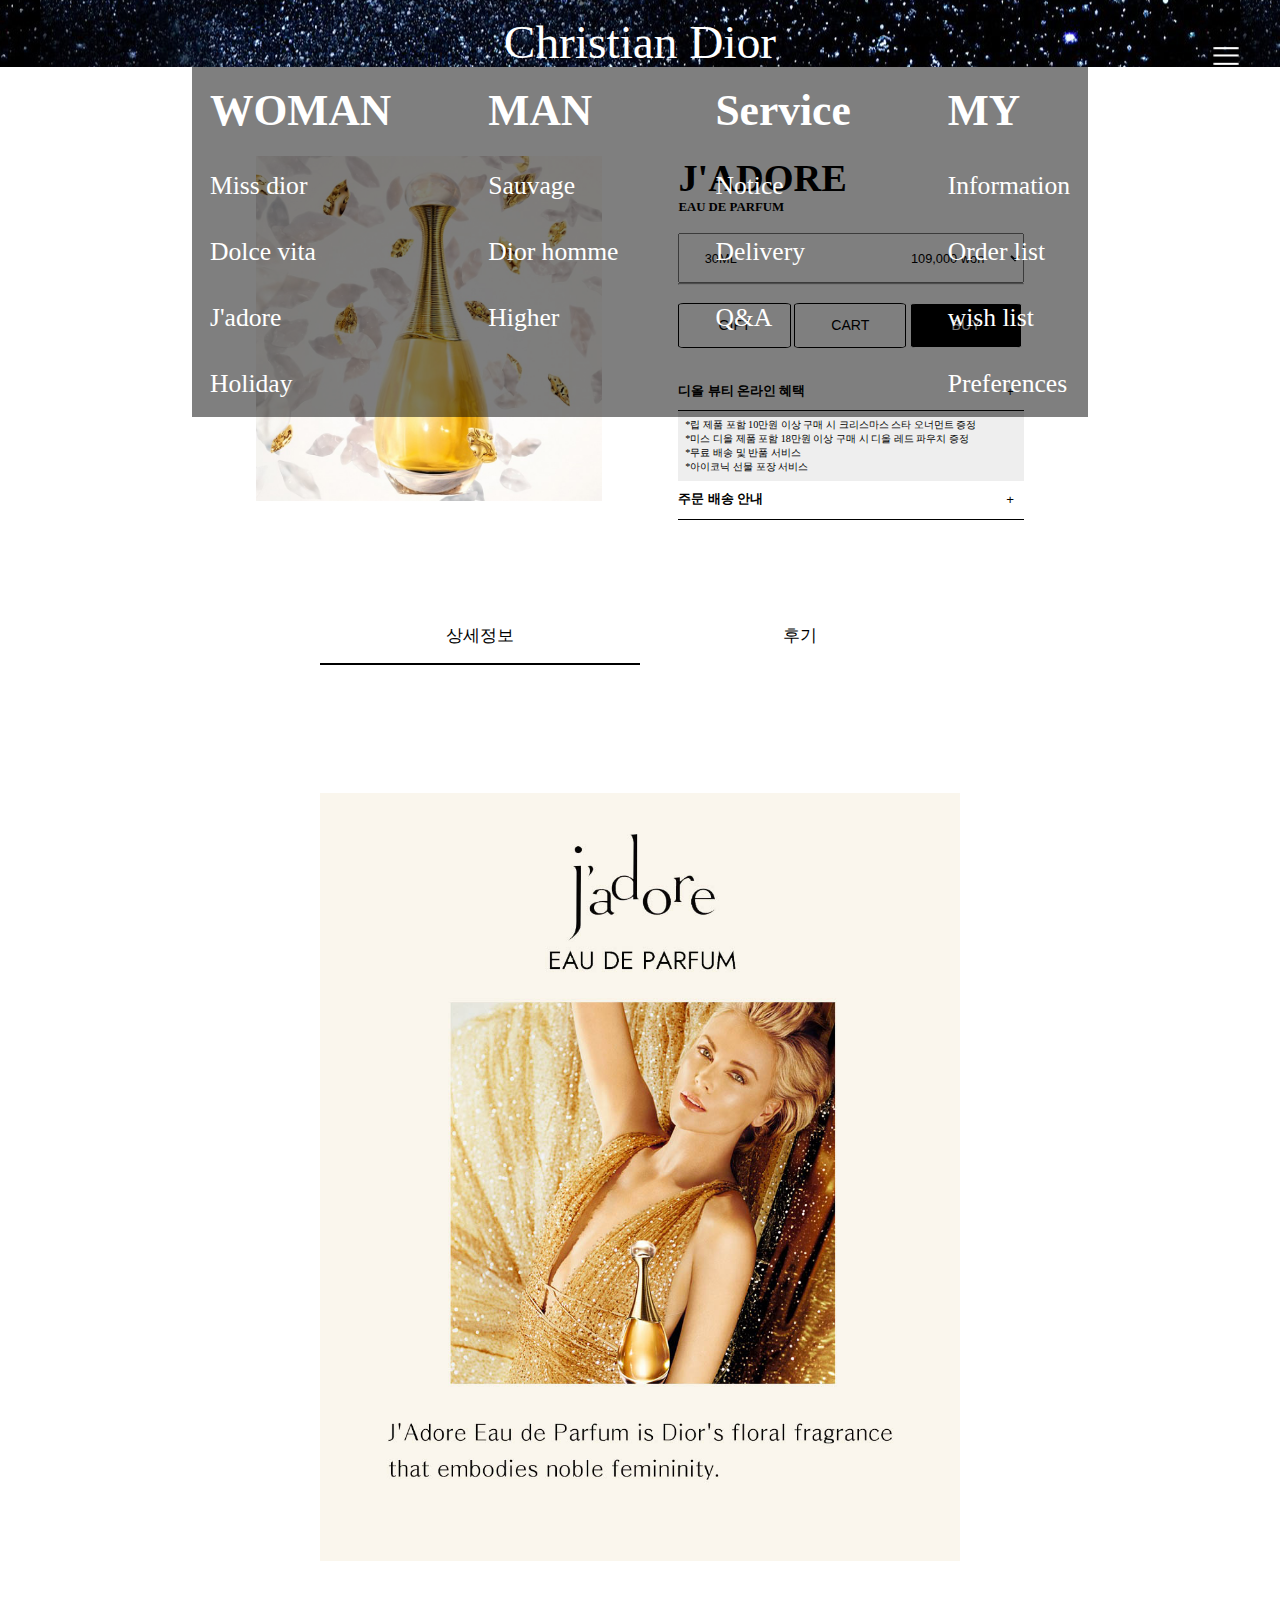
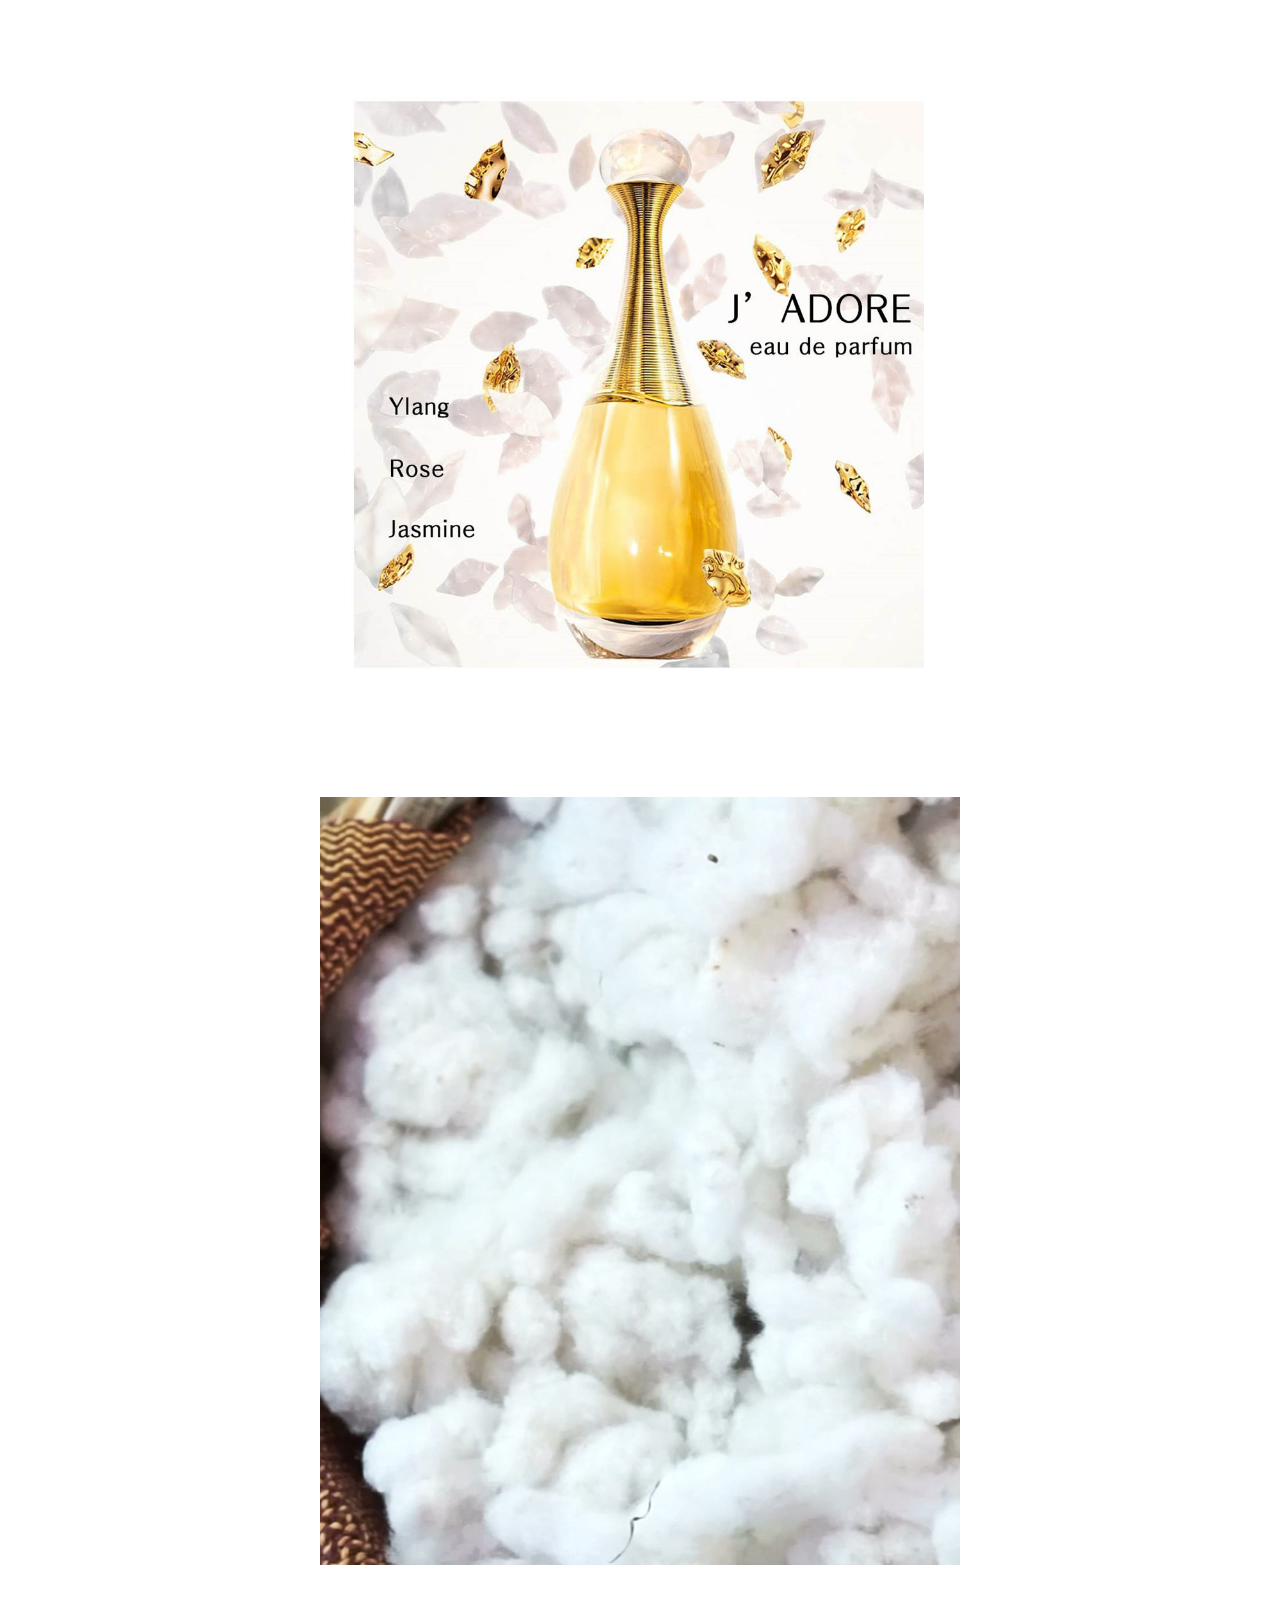
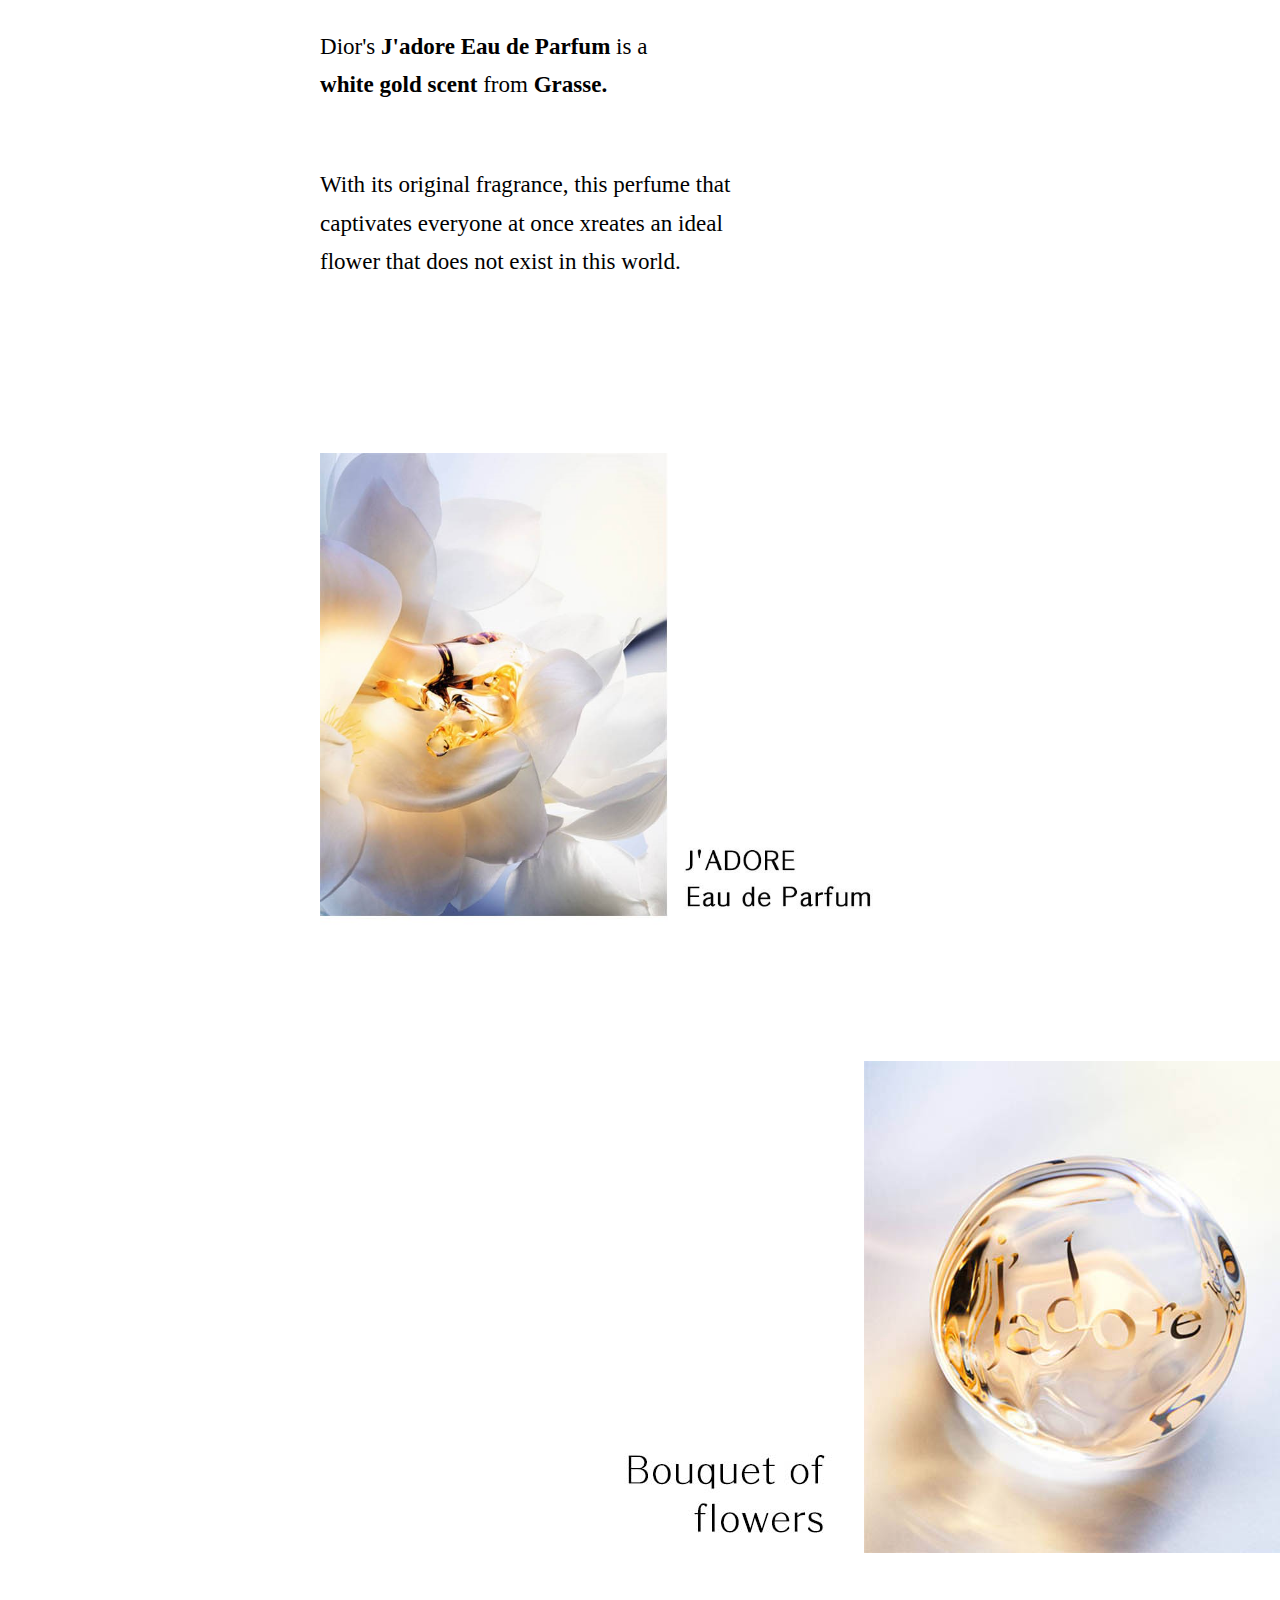
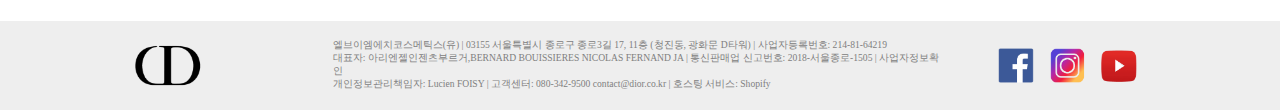
==== sub1.html @ 4f997248 "sub1" ====
<!DOCTYPE html>
<html lang="en">

<head>
    <meta charset="UTF-8">
    <meta http-equiv="X-UA-Compatible" content="IE=edge">
    <meta name="viewport" content="width=device-width, initial-scale=1.0">
    <title>Christian DIOR</title>
    <link rel="stylesheet" href="css/base.css">
    <link rel="stylesheet" href="css/main.css">
    <link rel="stylesheet" href="css/sub1.css">
    <link href="img/dior.ico" rel="shortcut icon" type="image/x-icon">

    <script src="https://ajax.aspnetcdn.com/ajax/jQuery/jquery-3.6.0.min.js">    </script>
    <script>
        $(document).ready(function () {
            $('nav').hide();

            $('.tap').click(function () {
                $('nav').slideToggle();
            });
        });        
    </script>
</head>

<body>

    <header>
        <div id="logo"><a href=#>Christian Dior</a></div>
        <ul>

        </ul>

        <div id="menu"><img src="img/Untitled-2.png" class="tap"></div>
        <nav>
            <ul>
                <li><a href="#">WOMAN</a></li>
                <li><a href="#">Miss dior</a></li>
                <li><a href="#">Dolce vita</a></li>
                <li><a href="#">J'adore</a></li>
                <li><a href="#">Holiday</a></li>
            </ul>


            <ul>
                <li><a href="#">MAN</a></li>
                <li><a href="#">Sauvage</a></li>
                <li><a href="#">Dior homme</a></li>
                <li><a href="#">Higher</a></li>
            </ul>



            <ul>
                <li><a href="#">Service</a></li>
                <li><a href="#">Notice</a></li>
                <li><a href="#">Delivery</a></li>
                <li><a href="#">Q&A</a></li>

            </ul>

            <ul>
                <li><a href="#">MY</a></li>
                <li><a href="">Information</a></li>
                <li><a href="">Order list</a></li>
                <li><a href="">wish list</a>
                <li><a href="">Preferences</a></li>
            </ul>

            </a>
        </nav>

    </header>

    <body>
        <section id="top">
            <div id="buy">
                <article id="pc"><img src="img/pur-1.jpg" name="pink"></article>

                <script src="https://code.jquery.com/jquery-3.3.1.min.js"></script>
                <script>

                    var image = document.getElementsByName("pink")[0];
                    var img_array = ["img/pur-1.jpg", "img/pur-2.jpg"];
                    var index = 0;
                    function slide() {
                        document['pink'].src = img_array[index];
                        index++;
                        if (index >= img_array.length) {
                            index = 0;
                        }
                    }
                    setInterval(slide, 2000);
                </script>


                <article id="ml">
                    <h2>J'ADORE</h2>
                    <h3>EAU DE PARFUM</h3><br>
                    <select>
                        <option>&nbsp;&nbsp;&nbsp;&nbsp;&nbsp;&nbsp;30ML&nbsp;&nbsp;&nbsp;&nbsp;&nbsp;&nbsp;&nbsp;&nbsp;&nbsp;&nbsp;&nbsp;&nbsp;&nbsp;&nbsp;&nbsp;&nbsp;&nbsp;&nbsp;&nbsp;&nbsp;&nbsp;&nbsp;&nbsp;&nbsp;&nbsp;&nbsp;&nbsp;&nbsp;&nbsp;&nbsp;&nbsp;&nbsp;&nbsp;&nbsp;&nbsp;&nbsp;&nbsp;&nbsp;&nbsp;&nbsp;&nbsp;&nbsp;&nbsp;&nbsp;&nbsp;&nbsp;&nbsp;&nbsp;&nbsp;109,000 won</option>
                        <option>&nbsp;&nbsp;&nbsp;&nbsp;&nbsp;&nbsp;50ML&nbsp;&nbsp;&nbsp;&nbsp;&nbsp;&nbsp;&nbsp;&nbsp;&nbsp;&nbsp;&nbsp;&nbsp;&nbsp;&nbsp;&nbsp;&nbsp;&nbsp;&nbsp;&nbsp;&nbsp;&nbsp;&nbsp;&nbsp;&nbsp;&nbsp;&nbsp;&nbsp;&nbsp;&nbsp;&nbsp;&nbsp;&nbsp;&nbsp;&nbsp;&nbsp;&nbsp;&nbsp;&nbsp;&nbsp;&nbsp;&nbsp;&nbsp;&nbsp;&nbsp;&nbsp;&nbsp;&nbsp;&nbsp;&nbsp;172,000 won</option>
                        <option>&nbsp;&nbsp;&nbsp;&nbsp;100ML&nbsp;&nbsp;&nbsp;&nbsp;&nbsp;&nbsp;&nbsp;&nbsp;&nbsp;&nbsp;&nbsp;&nbsp;&nbsp;&nbsp;&nbsp;&nbsp;&nbsp;&nbsp;&nbsp;&nbsp;&nbsp;&nbsp;&nbsp;&nbsp;&nbsp;&nbsp;&nbsp;&nbsp;&nbsp;&nbsp;&nbsp;&nbsp;&nbsp;&nbsp;&nbsp;&nbsp;&nbsp;&nbsp;&nbsp;&nbsp;&nbsp;&nbsp;&nbsp;&nbsp;&nbsp;&nbsp;&nbsp;&nbsp;&nbsp;248,000 won</option>
                        <option>&nbsp;&nbsp;&nbsp;&nbsp;150ML&nbsp;&nbsp;&nbsp;&nbsp;&nbsp;&nbsp;&nbsp;&nbsp;&nbsp;&nbsp;&nbsp;&nbsp;&nbsp;&nbsp;&nbsp;&nbsp;&nbsp;&nbsp;&nbsp;&nbsp;&nbsp;&nbsp;&nbsp;&nbsp;&nbsp;&nbsp;&nbsp;&nbsp;&nbsp;&nbsp;&nbsp;&nbsp;&nbsp;&nbsp;&nbsp;&nbsp;&nbsp;&nbsp;&nbsp;&nbsp;&nbsp;&nbsp;&nbsp;&nbsp;&nbsp;&nbsp;&nbsp;&nbsp;&nbsp;310,000 won</option>
                    </select>
                    <hr>

                    <div class="ck">
                        <button>GIFT</button><button>CART</button><button>BUY</button>
                    </div>

                    <div id="online">
                        <h3>디올 뷰티 온라인 혜택<button class="btn">+</button></h3>
                        
                        <p class="gift">
                            *립 제품 포함 10만원 이상 구매 시 크리스마스 스타 오너먼트 증정<br>
                            *미스 디올 제품 포함 18만원 이상 구매 시 디올 레드 파우치 증정<br>
                            *무료 배송 및 반품 서비스<br>
                            *아이코닉 선물 포장 서비스

                        </p>
                        
                        <h3>주문 배송 안내<button class="btn">+</button></h3>
                        <p class="gift">
                            <span><b>결제 안내</b><br>
                            현금 결제 시 기재해주신 입금자명, 결제 필요 금액이 실제 입금자명 및 입금 금액과 다를 경우 결제 처리가 되지 않습니다.<br>
                           </span><br>
                            
                           <span><b>배송 안내</b><br>
                                평일 14시 이전 결제 완료된 주문 건에 한하여 당일 출고를 원칙으로 하나, 주문량이나 재고량에 따라 변동이 될 수 있습니다.<br>
                                출고 이후 주문의 수정 및 취소가 불가하며, 반품 비용은 고객님께서 부담하셔야 합니다.<br>
                                배송방법 : CJ대한통운<br>
                                배송금액 : 2,500원(50,000원 이상 결제 시 무료)<br>
                                배송기간 : 평균 5일<br> 
                            </span><br>

                            <span>
                            <b>교환 및 반품 안내</b><br>
                            상품 수령일로부터 7일 이내 교환 및 반품이 가능합니다.<br>
                            제품 하자를 제외한 반품 건의 경우, 왕복배송비 5,000원 차감 후 환불 진행됩니다.<br>
                            제품 하자로 인한 교환 및 반품의 경우, 고객센터를 통해 접수 확인 후 불량 판정 시 무상 교환 및 반품됩니다.<br>
                            제품 개봉 또는 사용 후, 단순 변심으로 인한 교환 및 반품이 불가합니다.<br>
                            </span>
                        </p>
                      
                    </div>
                    
                     <script>
                        $(document).ready(function(){
                            $('.btn').click(function(){
                                $(this).parent().next().slideToggle();
                            });
                        });

                     </script>

                </article>
            </div>
        </section>




        <section id="on">
            <ul>
                <li><a href=#>상세정보</a></li>
                <li><a href=#re>후기</a></li>
            </ul>

        </section>


        <section id=photo>
            <article>
                <img src="img/top3.jpg" id="model">
                <img src="img/top6.jpg" id="model">
                
                <video src="img/836d1f67.h264.mp4" autoplay loop id="video"></video>
                
                <p>Dior's <b>J'adore Eau de Parfum</b> is a<br>
                <b>white gold scent</b> from <b>Grasse.</b></p>
                <br><br>
                <p>With its original fragrance, this perfume that<br>
                captivates everyone at once xreates an ideal<br>
                flower that does not exist in this world.</p>
                <img src="img/top8.jpg" id="two">
                <img src="img/top7.jpg">
              
            </article>
        </section>

        <section></section>
        <section>
            <div id="re">

            </div>
        </section>

    </body>

    <footer>
        <div id="footer">
            <article class="logo2"><img src="img/dior2.png"></article>
            <article class="etc">
                <p>엘브이엠에치코스메틱스(유) | 03155 서울특별시 종로구 종로3길 17, 11층 (청진동, 광화문 D타워) | 사업자등록번호: 214-81-64219
                    <br>대표자: 아리엔젤인젠츠부르거,BERNARD BOUISSIERES NICOLAS FERNAND JA | 통신판매업 신고번호: 2018-서울종로-1505 | 사업자정보확인
                    <br>개인정보관리책임자: Lucien FOISY | 고객센터: 080-342-9500 contact@dior.co.kr | 호스팅 서비스: Shopify
                </p>
            </article>
            <article id="sns">
                <a href="https://www.facebook.com/Dior/"><img src="img/face.png"></a>
                <a href="https://www.instagram.com/dior/"><img src="img/insta.png"></a>
                <a href="https://www.youtube.com/channel/UC6xD-jKli-_qIYXDTsNv4dw"><img src="img/youtube.png"></a>
            </article>
        </div>
    </footer>


</body>

</html>
---- css/base.css ----
@charset "UTF-8";

@media (max-width:777px){
    
    }




@media (min-width:778px) and (max-width:1999px){
    
     
}

@media (min-width:1200px){
    
}
---- css/main.css ----
@charset "UTF-8";

    *{margin: 0; padding: 0; text-decoration: none;  box-sizing: border-box;} 
    ul,ol,li{list-style: none;}  
    #wrap{width: 100%; background: black; color: white;} 
    
    
   @media (max-width:777px){
    header{background-image: url(../img/1.jpg); background-size: cover; width: 100%; position: fixed; top: 0; z-index: 10;}
    #logo{font-family: 'Nanum Myeongjo', serif; font-size: 11vw; text-align: center; font-weight:900; position: relative; top:15px; padding:1% 5% 1% 0;} 
    #logo a{ color: white;}
    
    nav{ height: auto; width: 100%; z-index: 3; display: flex; flex-wrap:wrap;
    position: fixed; right:0; background-image: url(../img/1.jpg);}
    nav::before{content: ""; width: 100%; height: 100%; background: rgba(0,0,0,0.3); position: absolute; z-index: -1;}
    #menu{display: flex; flex-direction: row-reverse;}
    .tap{ position: relative;  right: 3%; width: 6vw;}
    .tap:hover{cursor: pointer;}
    
    nav ul li:nth-of-type(1){font-size: 1.3em; text-shadow: 1px 2px 0px gray;font-family: 'Nanum Myeongjo', serif;  padding-left: 20%;}
    nav ul li:nth-of-type(2),nav ul li:nth-of-type(3),nav ul li:nth-of-type(4),nav ul li:nth-of-type(5){padding-left: 20%;}
    nav ul a{color: white; padding: 3%; display: flex; font-size: 1.5em; }
    nav ul a:hover{text-decoration: underline;}
    nav ul{width: 50%; padding-bottom: 10%}
    nav ul li{padding: 5%;}

    #slider{padding-top: 20%; margin: 0 auto; width: 100%; display: flex; justify-content: center;}
    #video{width: 95%;}

    #ct{width: 100%; height: auto; background: black;} 

    .a1{width: 100%; margin: 0 auto; display: flex; flex-wrap: wrap; justify-content:space-around; align-content: center;}
    .a1 a{display: block; width: 90%; height: auto; margin: 0 auto;}
    .a1 h2{font-size: 7vw; font-family: 'Nanum Myeongjo', serif; color: #e9d595; padding-top: 5%;}
    .a1 h2:hover{color: #e0dccc;}
    .a1 p{color: white; font-size: 5vw;  line-height: 130%; padding: 3% 1% 5% 1% ; text-align: justify; }
    .a1 p br,.a1 img{display: none;}
        
    #box #btn{position: relative;  left :26%; right: 2%; background: #e9d595; color: rgb(30, 30, 34); border: none; border-radius: 30px; padding: 2vw 9vw; font-size: 4.8vw;}
    #box #btn:hover{cursor: pointer; background: #e9dba4;}    

    .ab{width: 100%; margin: 0 auto; background-image: url(../img/2.jpg); background-size:cover ; background-position: center;}
    #second{width: 85%; height: auto; margin: 0 auto; padding-top: 20%; }
    #second h1{font-size: 7.5vw; font-family: 'Nanum Myeongjo', serif; text-align: center; padding: 4vw 0 2vw 0;  }
    #second article{display: flex; flex-wrap: wrap;}
    #second article img{width: 95%; display: block;}
    #second p {display: flex; flex-wrap: wrap; justify-content: center; font-size: 5.5vw;  line-height: 120%; padding: 5% 0%; } 
    
    #second span{font-size: 9vw; color: #e6c761;}
    #second article #btn{background: #e9d595; margin-top: 6%; color: rgb(30, 30, 34); border: none; border-radius: 30px; padding: 2vw 9vw; font-size: 4.8vw;}
    #second article #btn:hover{cursor: pointer; background: #e9dba4;} 


    .rose{width: 100%; height: auto; padding-bottom: 15%; } 
    .rose h1{font-size: 8.5vw; text-align: center; padding: 70px 0 10px 0; color: #e6c761; font-family: 'Nanum Myeongjo', serif;} 
    .rose p{font-size: 5.5vw; font-family: 'Nanum Myeongjo', serif; text-shadow: 2px 2px 1px black; position: relative; top: 50%; }
    #third{width: 100%; height: 55vw; margin: 0 auto; display: flex; align-items: center; background-image: url("../img/flower-2.jpg"); background-position: center; background-size: cover;} 
    #third article{width: 60%; height: 100px; margin: 0 auto; }
    
    #men{width: 23vw; position: relative; left: 15%; top: 40px; }
    #derec{position: relative; top: 10vh;  width: 20vw; }   


    .a4{width: 100%; margin: 0 auto; padding-top: 20%; display: flex; flex-wrap: wrap; justify-content: space-evenly; }
    .a4 article{ width: 80%;  }
    #gift h1{font-size: 8vw;  padding: 5% 2% 2% 2%;font-family: 'Nanum Myeongjo', serif; }
    #gift:nth-of-type(2) h1{text-align: right;}
    #gift h1 a{color: #e6c761;}
    #gift h1 a:hover{color:#e9d595;}
    #gift:nth-of-type(1) p{font-size: 6vw; padding: 0 2% 30% 2%;}
    #gift:nth-of-type(2) p{text-align: right; font-size: 6vw; padding: 0 2% 10% 2%;}
    #gift img:hover{opacity: 0.9;}
    #gift img{width: 100%;}
    #drec{display: none;}
    
    .a5{ width: 100%; background-image: url(../img/4.jpg); background-position: center; background-size: cover;}    
    #story{width: 100%; height: auto; margin: 0 auto; display: flex; flex-wrap: wrap;
    justify-content: space-evenly}
    #story h1{ font-size: 8vw; font-family: 'Chakra Petch', sans-serif; text-align:center; padding: 20% 0 4% 0; width: 100%;}
    #story span{color:#ffeb7c;}
    #story h2{font-size: 5vw; color: black; padding: 2% 1% 1% 1%;}
    #story p{color: black; padding-bottom: 5%; font-size: 4vw;}
    #story a{width: 47%; color: white;}
    #story a:nth-of-type(3){display: none;}
    #story img{width: 100%;}
    #story img:hover{opacity: 0.9;}

   #last{width: 100%;  background: white; padding: 10% 0 5% 0;}
    #part{width: 80%;  margin: 0 auto; display: flex; flex-wrap: wrap; justify-content: space-around; align-items: center; padding-top: 5%;}
    #part h2{ width: 100%; text-align: center; color: rgb(77, 75, 75); font-size: 4vw; font-family: 'Nanum Myeongjo', serif;}
    #part h2 a{color: rgb(66, 66, 66);} 
    #part h3{width: 100%; font-size: 3vw; color:#e6c761; font-weight: 100; text-align: center;} 
    #part a{width: 10%;}
    #part a img{width: 100%;}

    footer{width: 100%; height:auto; background: #eee; }
    footer p{color: gray; font-size: 1px; padding-bottom: 4%;}
    footer p br{display: none;}
    #footer{width: 95%; height: 100%; margin: 0 auto; display: flex; flex-wrap: wrap; justify-content: center; align-items: center;}
    .logo2{width: 100%; display: flex; justify-content: center;}
    .logo2 img{width: 20%; padding: 5%;}
    .etc{width: 90%; }

    #sns{display: flex; width: 25%; height: 50px; justify-content: space-around;}
    #sns img{width: 80%; padding: 5%; display: flex;}
    }










    @media (min-width:778px) and (max-width:1999px){
        header{background-image: url(../img/1.jpg); height: auto; width: 100%;}
        #logo{font-family: "Baskerville Old Face"; font-size: 7vw; text-align: center;  position: relative; top: 15px;} 
        #logo a{color: white;}
        
        nav{display: flex;  justify-content: space-between;  width: 80%; 
        position: absolute;  left: 50%; transform: translateX(-50%); background: rgba(0,0,0,0.5)}
        #menu{display: flex; flex-direction: row-reverse;}
        .tap{ position: relative; bottom: 40px; right: 3%; width: 4vw;}
        .tap:hover{cursor: pointer;}
        nav ul li:nth-of-type(1){font-size: 1.5em; font-family: 'Nanum Myeongjo', serif; font-weight: bold;}
        nav ul a{color: white; padding: 18px; display: flex; font-size: 1.2em; }
        nav ul a:hover{text-decoration: underline;}
    
        #slider{background-image:url(../img/2.jpg); background-size: cover; background-position: center; margin: 0 auto; width: 100%; display: flex; justify-content: center;}
        #video{width: 80%;}
    
        #ct{width: 100%; background: black;} 
    
        .a1{width: 100%; margin: 0 auto; }
        .a1 a{display: block; width: 90%; margin: 0 auto; position: relative; z-index: 3; top: 20vw;}
        .a1 h2{font-size: 5vw; font-family:"바탕"; color: #e9d595;}
        .a1 h2:hover{color: #e0dccc;}
        .a1 p{font-size: 2.3vw; line-height: 4vw; color: white;}
        .a1 img{width: 80%; position: relative; top: -10vh; left: 20%; bottom: 15vh; }
        
        #box #btn{position: relative; top:2vh; left: 2%; background: #e9d595; color: rgb(30, 30, 34); border: none; border-radius: 30px; padding: 0.7vw 8vw; font-size: 2vw;}
        #box #btn:hover{cursor: pointer; background: #e9dba4;}    
    
        .ab{width: 100%; margin: 0 auto; background-image: url(../img/3.jpg); background-size:cover ;}
        .ab:hover{background-image: url(../img/2.jpg);}
        #second{width: 83%; height: auto; margin: 0 auto;  }
        #second h1{font-size: 6vw; font-family:"바탕"; text-align: center; padding-bottom: 4vw; position: relative; }
        #second article{display: flex;}
        #second article img{width: 55%; display: block;}
        #second p { width: 50%; text-align: right; font-size: 2.3vw; position: relative; top: 70px; line-height: 3vw; font-weight:lighter;} 
        #second span{font-size: 6vw; color: #e6c761;}
        #second article #btn{background: #e9d595; color: rgb(30, 30, 34); border: none; border-radius: 30px;  padding: 0.7vw 8vw; font-size: 2vw;
        position: relative; top: 7vw; right: 10%; }
        #second article #btn:hover{cursor: pointer; background: #e9dba4;} 
    
    
        .rose{width: 100%; } 
        .rose h1{font-size: 5.5vw; text-align: center; padding: 70px 0 30px 0; color: #e6c761; font-family:"바탕";} 
        .rose p{font-size: 4vw; font-family:"바탕"; text-shadow: 2px 2px 3px black; position: relative; top: 80%;}
        #third{width: 100%; margin: 0 auto; display: flex; align-items: center; background-image: url("../img/flower-2.jpg"); background-position: center; background-size: cover;} 
        #third article{width: 60%; height: 100px; margin: 0 auto; }
        
        #men{width: 19vw; position: relative; left: 35%; top: 50px; }
        #derec{position: relative; top: 12vh;  width: 15vw; }   
    
    
        .a4{width: 100%; margin: 0 auto; display: flex; justify-content: space-evenly; position: relative;}
        .a4 article{ width: 47%; padding: 15vh 0vw 10vh 0vw; }
        #gift #hand1,#gift #hand2{width: 100%;} 
        #gift h1{font-size: 4.5vw; padding: 10% 0; font-family: "바탕"; }
        #gift h1 a{color: #e6c761;}
        #gift h1 a:hover{color:#e9d595;}
        #gift p{font-size: 2vw; padding-bottom: 5%; font-weight: 300;}
        #gift img:hover{opacity: 0.9;}
        #gift img{width: 20%;}
        
        .a5{width: 100%; background-image: url(../img/4.jpg); background-position: center; background-size: cover;}    
        #story{width: 90%; height: auto; margin: 0 auto; display: flex; flex-wrap: wrap;
        justify-content: space-between;}
        #story h1{ font-size: 4.5vw; text-align:center; padding: 8% 0 5% 0; font-family: 'Chakra Petch', sans-serif; width: 100%;}
        #story span{color:#ffeb7c;}
        #story h2, #story p{color: black; padding: 2%;}
        
        #story a{width: 32%; color: white;}
        #story img{width: 100%;}
        #story img:hover{opacity: 0.9;}
    
       #last{width: 100%;  background: white; padding: 10% 0 5% 0;}
        #part{width: 80%;  margin: 0 auto; display: flex; flex-wrap: wrap; justify-content: space-around; align-items: center; }
        #part h2{ width: 100%; text-align: center;  font-weight: 100; color: rgb(77, 75, 75); font-size: 3vw; 
         font-family: "Baskerville Old Face";}
        #part h2 a{color: rgb(66, 66, 66);} 
        #part h3{width: 100%; font-size: 3vw; color:#e6c761; font-weight: 100; text-align: center;} 
        #part a{width: 10%;}
        #part a img{width: 100%;}
    
        footer{width: 100%; background: #eee; }
        footer p{color: gray; font-size: 0.75vw; padding: 5% 0;}
        #footer{width: 80%; height: 100%; margin: 0 auto; display: flex; justify-content: space-between; align-items: center;}
        .logo2{width: 15%; }
        .logo2 img{width: 50%; display: flex; }
        .etc{width: 60%; }
    
        #sns{display: flex; width: 15%; height: 50px; justify-content: space-around;}
        #sns img{width: 70%; height: auto; display: flex;}
         
    }












    @media (min-width:1200px){
        header{background-image: url(../img/2.jpg); background-position: center; height: auto; width: 100%;}
        #logo{color: white; font-family: "Baskerville Old Face"; font-size: 3.7vw; text-align: center; padding-bottom: 1% ; font-weight: 500; position: relative; } 
      
        
        nav{display: flex;  justify-content: space-between;  width: 70%; 
        position: absolute;  left: 50%; transform: translateX(-50%); background: rgba(0,0,0,0.5)}
        #menu{display: flex; flex-direction: row-reverse;}
        .tap{ position: absolute; top: 5%; right: 3%; width: 2.5vw;}
        .tap:hover{cursor: pointer;}
        nav ul li:nth-of-type(1){font-size: 1.7em; font-family: "바탕"; font-weight: bold;}
        nav ul a{color: white; padding: 18px; display: flex; font-size: 1.6em; }
        nav ul a:hover{text-decoration: underline;}
    
        #slider{background-image:url(../img/2.jpg); background-size: cover; background-position: center; margin: 0 auto; width: 100%;  height: 38vw; display: flex; justify-content: center;}
        #video{width: 70%;}
    
        #ct{width: 100%; height: auto; background: black;} 
    
        .a1{width: 100%; height: 51vw; margin: 0 auto;  position: relative;}
        .a1 a{display: block; width: 80%; height: auto; margin: 0 auto; position: relative; z-index: 3; top: 35%}
        .a1 h2{font-size: 4vw; font-family:"바탕"; color: #e9d595; }
        .a1 h2:hover{color: #e0dccc;}
        .a1 p{font-size: 1.7vw;  line-height: 4vw; color: white;}
        .a1 img{width: 80%; position: absolute; top: 15%; right: 0;}
        
        #box #btn{position: relative; top:3vh; left: 2%; background: #e9d595; color: rgb(30, 30, 34); border: none; border-radius: 30px; padding: 0.5vw 6vw; font-size: 1.5vw;}
        #box #btn:hover{cursor: pointer; background: #e9dba4;}    
    
        .ab{width: 100%; margin: 0 auto; background-image: url(../img/3.jpg); background-size:cover ;}
        .ab:hover{background-image: url(../img/2.jpg);}
        #second{width: 70%; height: auto; margin: 0 auto;  }
        #second h1{font-size: 4vw; font-family:"바탕"; text-align: center; padding-bottom: 4vw; position: relative; }
        #second article{display: flex; padding-bottom: 15%;}
        #second article img{width: 55%; display: block;}
        #second p { width: 50%; text-align: right; font-size: 2vw; position: relative; top: 70px; line-height: 3vw; font-weight:lighter;} 
        #second span{font-size: 5vw; color: #e6c761;}
        #second article #btn{background: #e9d595; color: rgb(30, 30, 34); border: none; border-radius: 30px; padding: 0.5vw 6vw; font-size: 1.5vw;
        position: relative; top: 1.2vw; }
        #second article #btn:hover{cursor: pointer; background: #e9dba4;} 
    
    
        .rose{width: 100%;} 
        .rose h1{font-size: 4vw; text-align: center; padding: 70px 0 30px 0; color: #e6c761; font-family:"바탕";} 
        .rose p{font-size: 3vw; font-family:"바탕"; text-shadow: 2px 2px 3px black; position: relative; top: 80%;}
        #third{width: 100%; height: 650px; margin: 0 auto; display: flex; align-items: center; background-image: url("../img/flower-2.jpg"); background-position: center; background-size: cover;} 
        #third article{width: 60%; height: 100px; margin: 0 auto; }
        
        #men{width: 15vw; position: relative; left: 70%; top: 50px; }
        #derec{position: relative; top: 12vh;  width: 15vw; }   
    
    
        .a4{width: 100%; margin: 0 auto; display: flex; justify-content: center; position: relative;}
        .a4 article{ width: 40%; padding: 30vh 4vw 20vh 4vw; }
        #gift #hand1,#gift #hand2{width: 100%;} 
        #gift h1{font-size: 3.5vw; padding: 10% 0; font-family: "바탕"; }
        #gift h1 a{color: #e6c761;}
        #gift h1 a:hover{color:#e9d595;}
        #gift p{font-size: 1.6vw; padding-bottom: 5%; font-weight: 300;}
        #gift img:hover{opacity: 0.9;}
        #gift img{width: 15%;}

        .a5{width: 100%; background-image: url(../img/4.jpg); background-position: center; background-size: cover;}    
        #story{width: 80%; height: auto; margin: 0 auto; display: flex; flex-wrap: wrap;
        justify-content: space-between;}
        #story h1{font-size: 3.5vw; text-align:center; padding: 8% 0 5% 0; 
            font-family: 'Chakra Petch', sans-serif; 
           width: 100%;}
        #story span{color:#ffeb7c;}
        #story h2{font-size: 1.8vw; color: black; padding: 2% 2% 0 2%;}
        #story p{font-size: 1.4vw; color: black; ;}
        
        #story a{width: 30%; color: white;}
        #story img{width: 100%;}
        #story img:hover{opacity: 0.9;}
    
       #last{width: 100%;  background: white; padding: 10% 0 5% 0;}
        #part{width: 80%;  margin: 0 auto; display: flex; flex-wrap: wrap; justify-content: space-around; align-items: center; }
        #part h2{ width: 100%; text-align: center;  font-weight: 100; color: rgb(77, 75, 75); font-size: 3vw; 
         font-family: "Baskerville Old Face";}
        #part h2 a{color: rgb(66, 66, 66);} 
        #part h3{width: 100%; font-size: 3vw; color:#e6c761; font-weight: 100; text-align: center;} 
        #part a{width: 10%;}
        #part a img{width: 100%;}
    
        footer{width: 100%; height: auto; background: #eee; }
        footer p{color: gray; font-size: 0.75vw; padding: 3% 0;}
        #footer{width: 80%; height: 100%; margin: 0 auto; display: flex; justify-content: space-between; align-items: center;}
        .logo2{width: 15%; }
        .logo2 img{width: 50%; display: flex; }
        .etc{width: 60%; }
    
        #sns{display: flex; width: 15%; height: auto; justify-content: space-around;}
        #sns img{width: 70%; display: flex;}
        
    
    

    }
---- css/sub1.css ----
@charset "UTF-8";

#buy{ display: flex; justify-content: space-between; margin: 0 auto; width: 60%; padding: 7% 0;}
#pc img{width: 100%;}

#ml h2{font-size: 3vw;}
#ml h3{font-size: 1vw;}
#ml select{width: 100%; height: 50px; font-size: 1vw; }
#ml select option{font-size: 1vw; display: flex; justify-content: space-between;}
#ml select option span:nth-last-of-type(2){float: right;}

#ml .ck button{width: 32.5%; margin-top: 5%; margin-bottom: 7%; border: 0.5px solid; background: white; padding: 4% 0; font-size: 1.1vw; border-radius: 5%;}
#ml .ck button:nth-last-of-type(2){margin: 0 1%;}
#ml .ck button:nth-child(3){background: black; color: white;}

#buy article{width: 45%;}

#online h3{display: flex; justify-content: space-between; padding: 3% 0; border-bottom: 0.35px solid;}

#online p{ font-size: 0.8vw; padding: 2%; background: #eee;}
#online p:nth-last-of-type(1){display: none;}
#online p:nth-of-type(2){overflow: scroll; height: 240px;}
#online .btn{ display: inline-block; width: 8%; background: none; border: none;}
#online .btn:hover{cursor: pointer;}

#on{width: 50%; margin: 0 auto; }
#on ul{display: flex; justify-items: center; }
#on ul li{width: 50%; text-align: center;  padding: 2.5%; font-size: 1.3vw;}
#on ul li a{color: black;}
#on ul li:nth-of-type(1){border-bottom: 2px solid;}

#photo{width: 50%; margin: 0 auto; padding: 10% 0 5% 0; }
#photo article #model{width: 100%; padding-bottom: 15%; }
#photo .cotton{width: 50%;}
#photo article p{width: 100%; margin: 0 auto; padding: 2% 0; font-size: 1.8vw; font-family: "HY그래픽M"; line-height:3vw; }
#photo article #video{width: 100%; padding: 0 0 7% 0;}
#photo article #two{padding: 25% 0 0 0 ; width: 100%;}
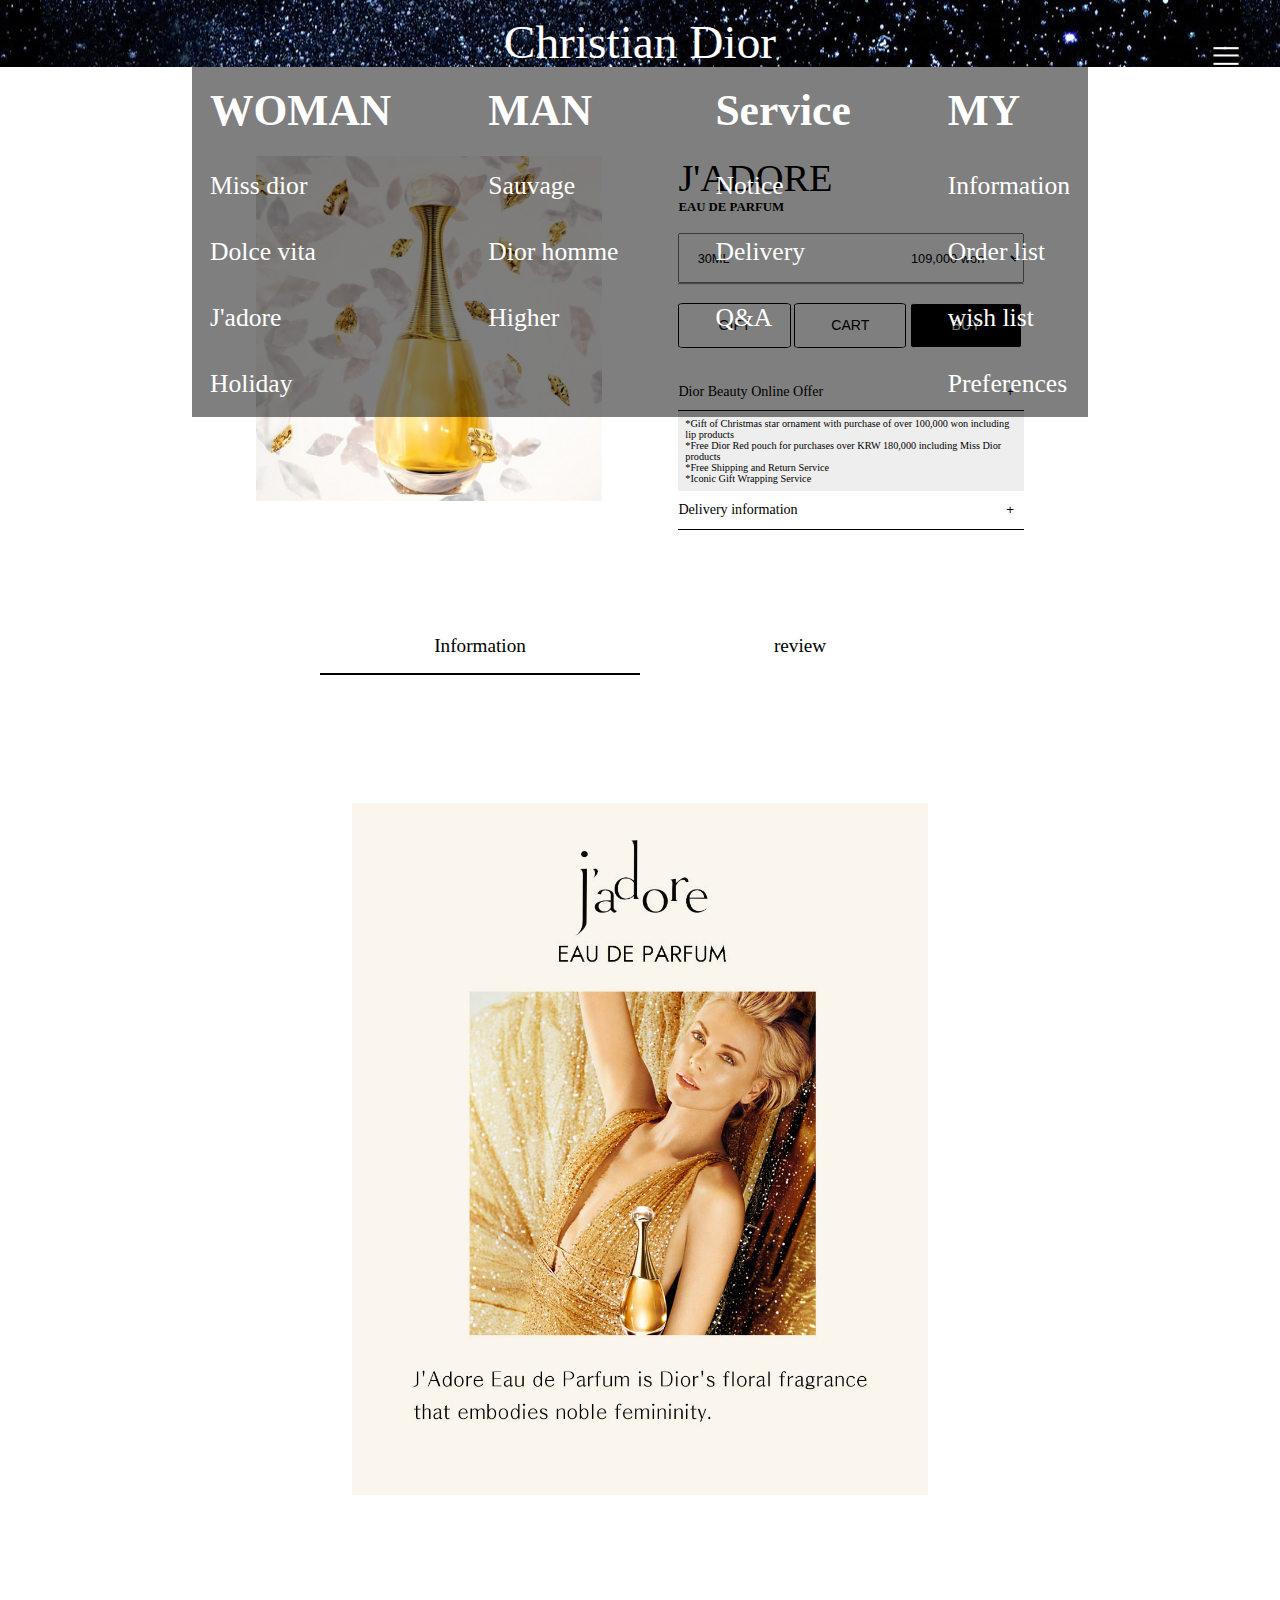
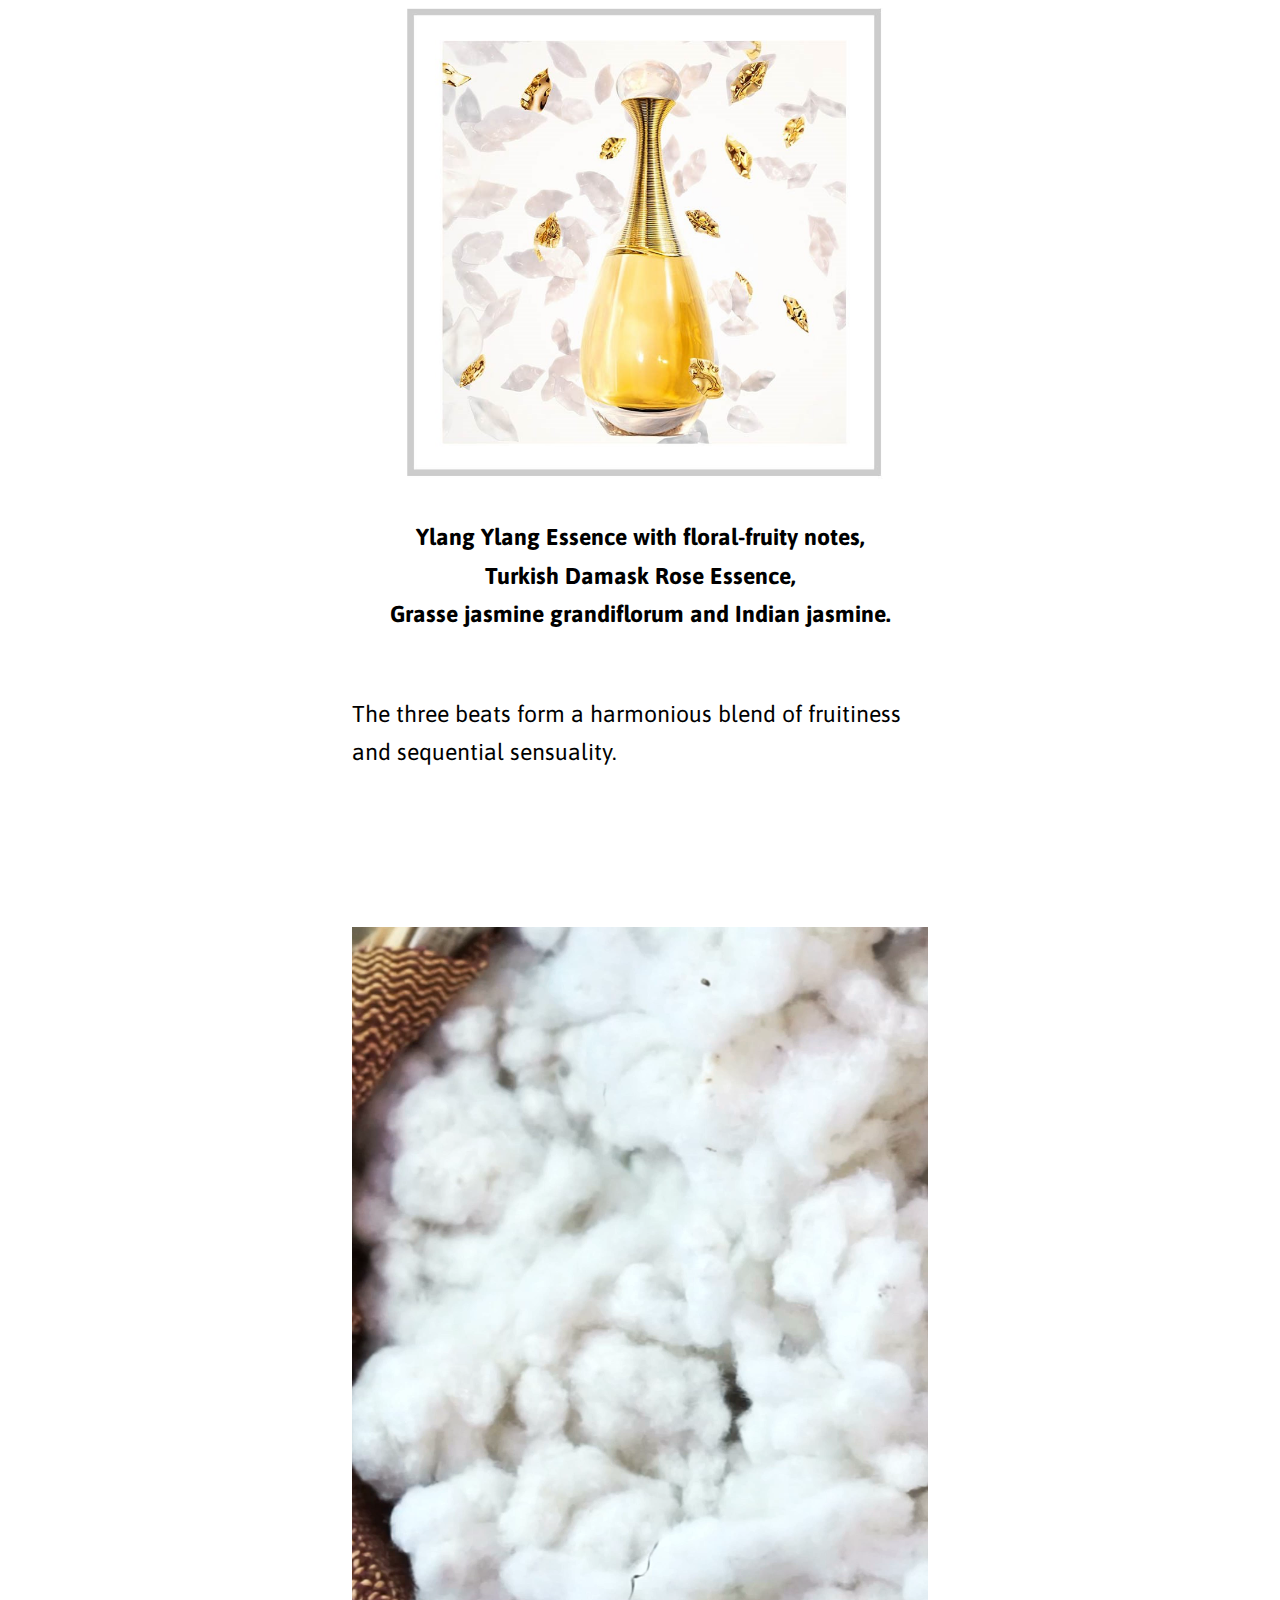
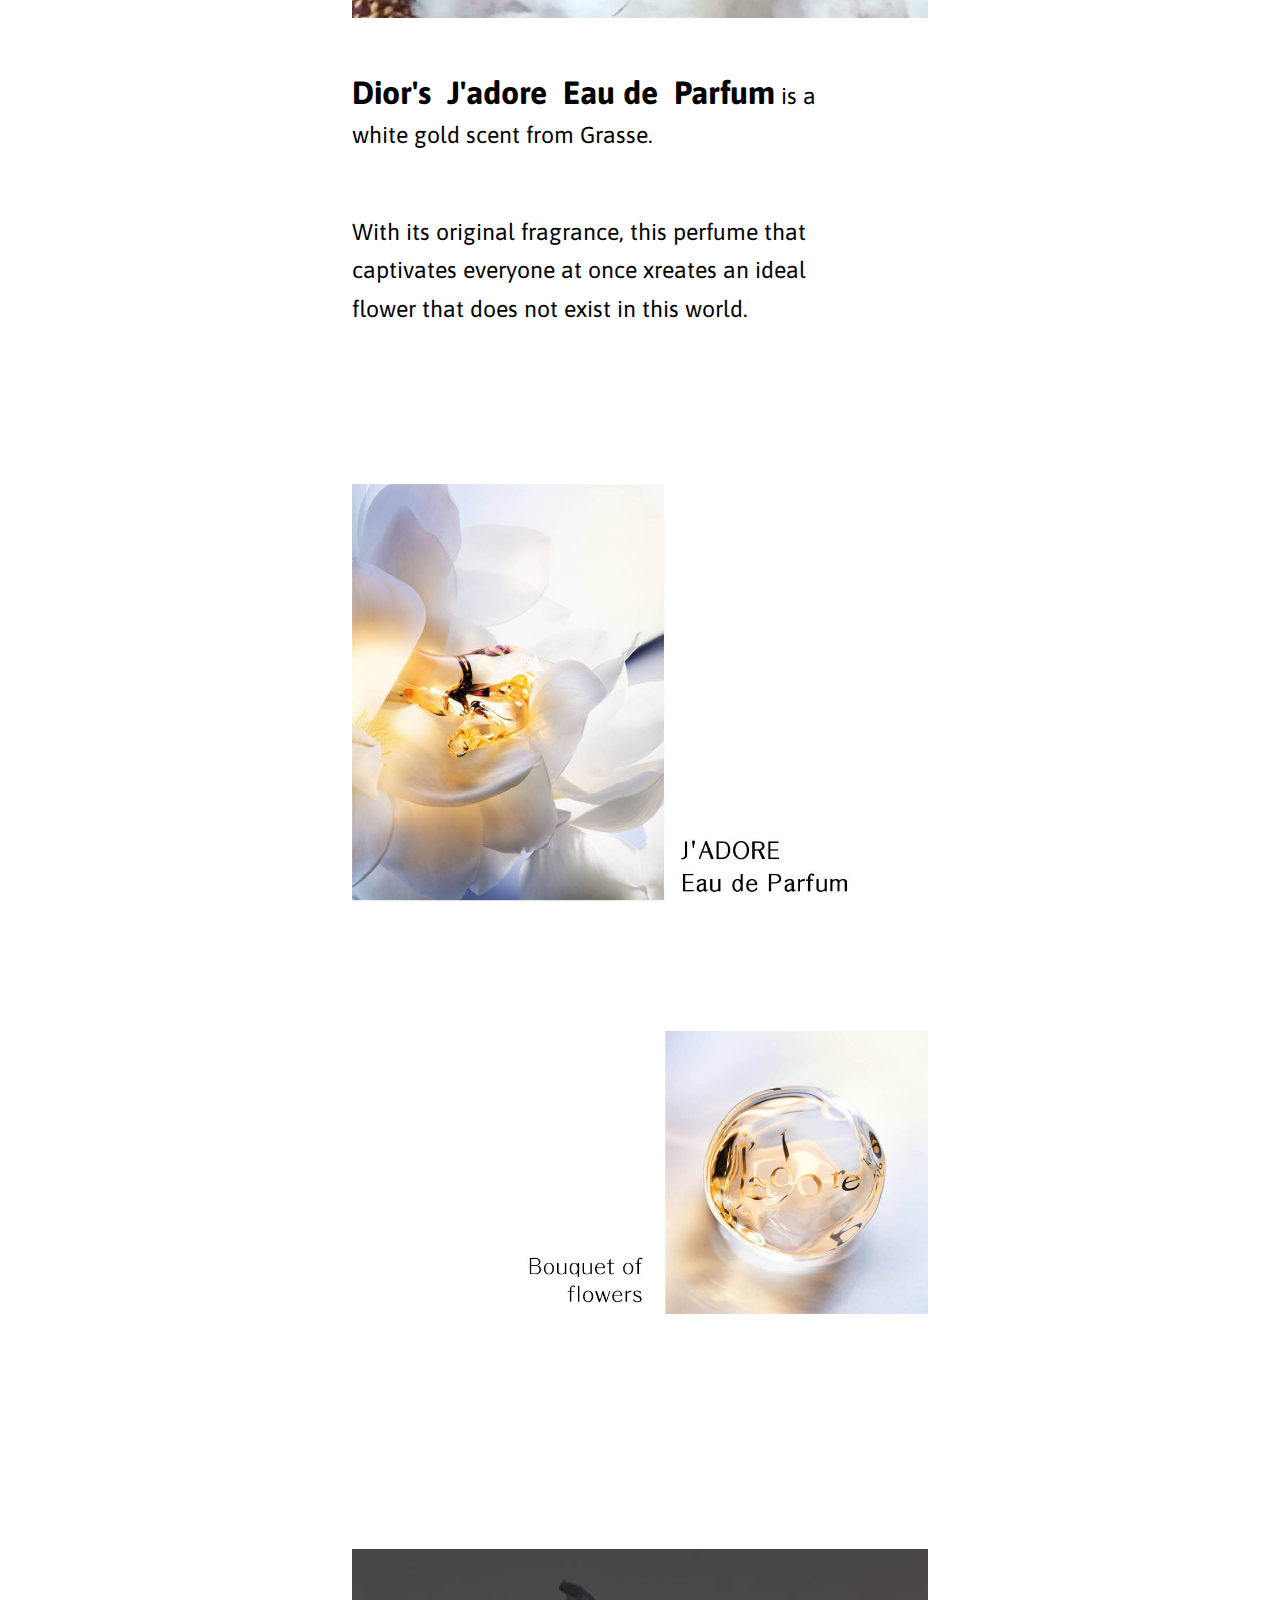
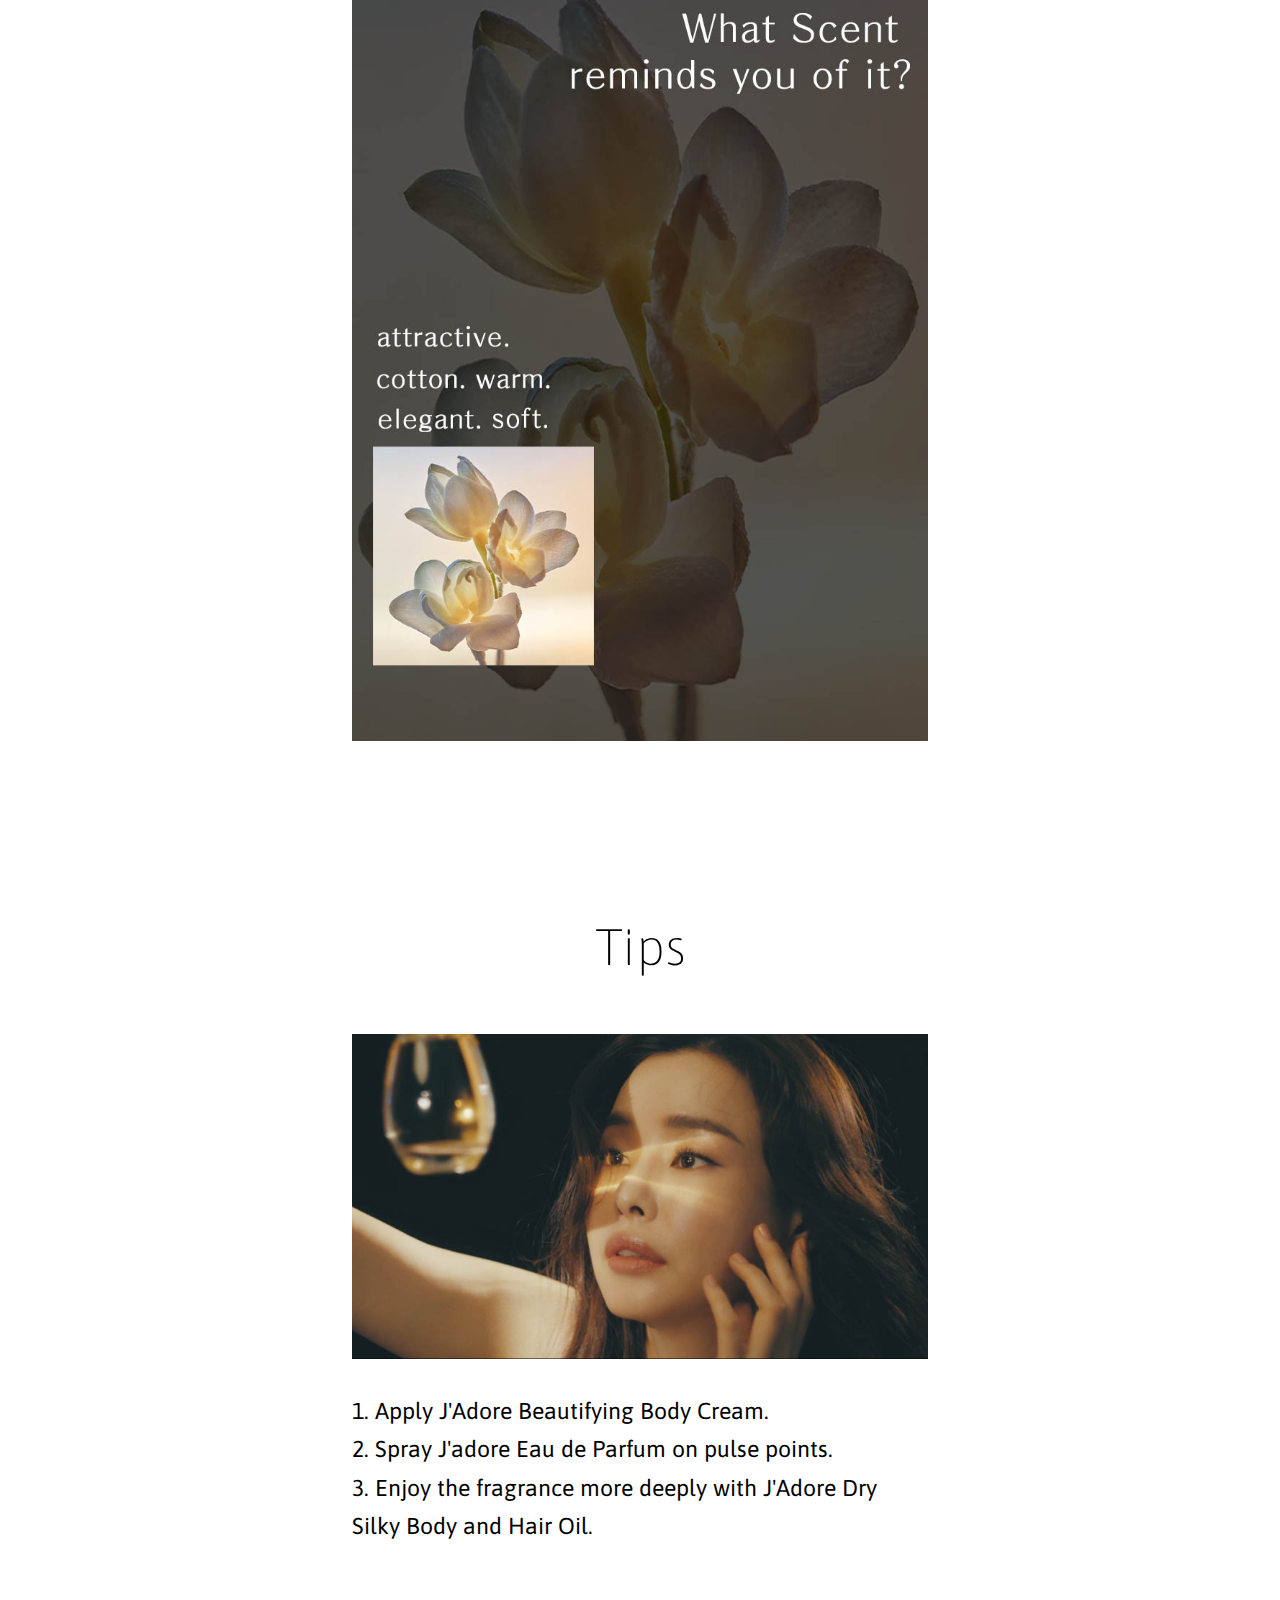
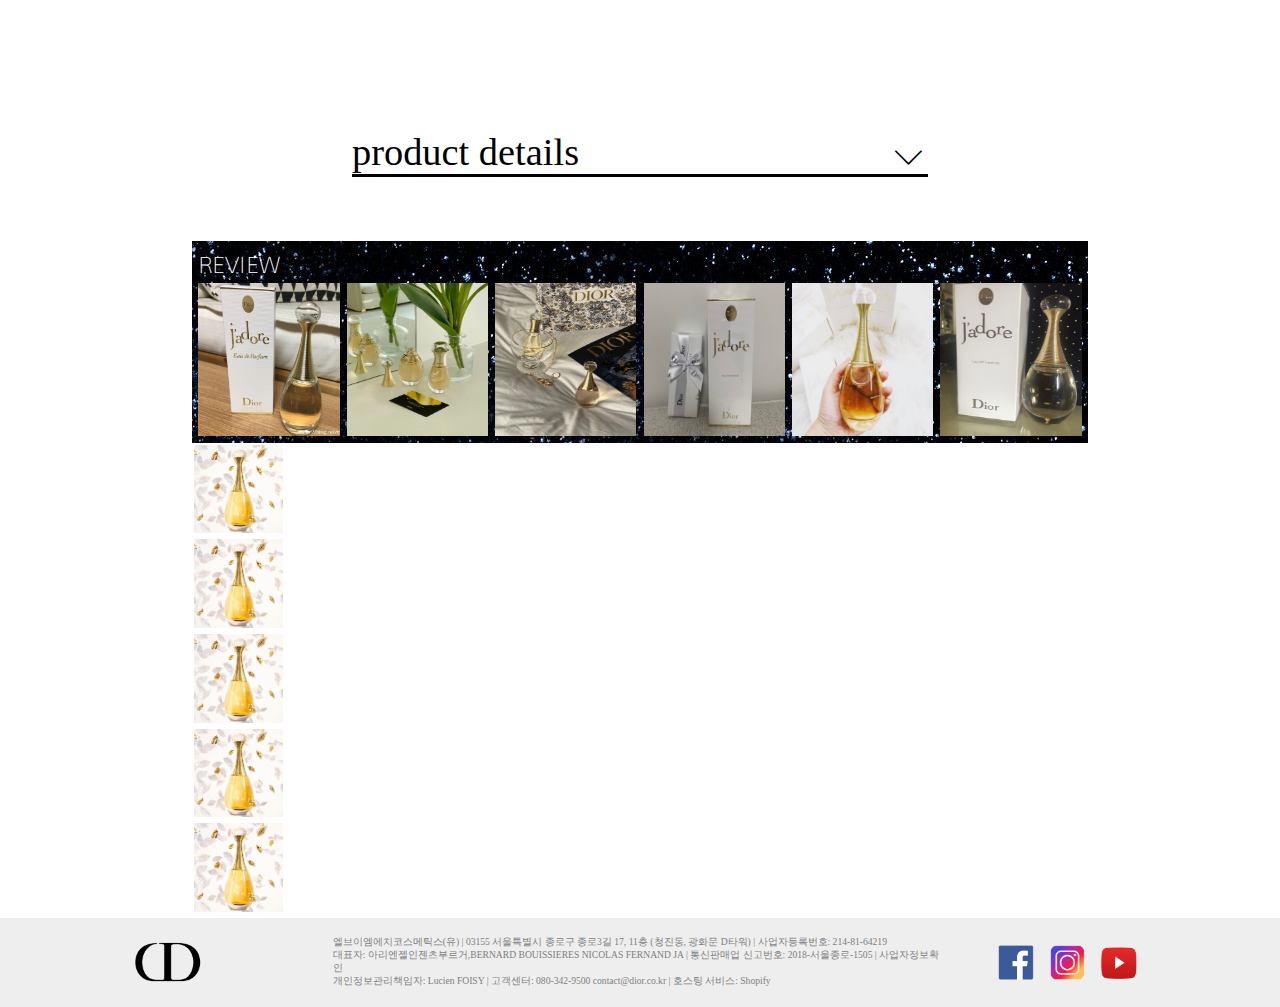
==== commit 9d417683: "sub2" ====
--- a/sub1.html
+++ b/sub1.html
@@ -6,6 +6,9 @@
     <meta http-equiv="X-UA-Compatible" content="IE=edge">
     <meta name="viewport" content="width=device-width, initial-scale=1.0">
     <title>Christian DIOR</title>
+    <link rel="preconnect" href="https://fonts.googleapis.com">
+    <link rel="preconnect" href="https://fonts.gstatic.com" crossorigin>
+    <link href="https://fonts.googleapis.com/css2?family=Asap:wght@300&family=Chakra+Petch:wght@500&family=Nunito+Sans&family=Prompt&display=swap" rel="stylesheet">    
     <link rel="stylesheet" href="css/base.css">
     <link rel="stylesheet" href="css/main.css">
     <link rel="stylesheet" href="css/sub1.css">
@@ -98,8 +101,8 @@
                     <h2>J'ADORE</h2>
                     <h3>EAU DE PARFUM</h3><br>
                     <select>
-                        <option>&nbsp;&nbsp;&nbsp;&nbsp;&nbsp;&nbsp;30ML&nbsp;&nbsp;&nbsp;&nbsp;&nbsp;&nbsp;&nbsp;&nbsp;&nbsp;&nbsp;&nbsp;&nbsp;&nbsp;&nbsp;&nbsp;&nbsp;&nbsp;&nbsp;&nbsp;&nbsp;&nbsp;&nbsp;&nbsp;&nbsp;&nbsp;&nbsp;&nbsp;&nbsp;&nbsp;&nbsp;&nbsp;&nbsp;&nbsp;&nbsp;&nbsp;&nbsp;&nbsp;&nbsp;&nbsp;&nbsp;&nbsp;&nbsp;&nbsp;&nbsp;&nbsp;&nbsp;&nbsp;&nbsp;&nbsp;109,000 won</option>
-                        <option>&nbsp;&nbsp;&nbsp;&nbsp;&nbsp;&nbsp;50ML&nbsp;&nbsp;&nbsp;&nbsp;&nbsp;&nbsp;&nbsp;&nbsp;&nbsp;&nbsp;&nbsp;&nbsp;&nbsp;&nbsp;&nbsp;&nbsp;&nbsp;&nbsp;&nbsp;&nbsp;&nbsp;&nbsp;&nbsp;&nbsp;&nbsp;&nbsp;&nbsp;&nbsp;&nbsp;&nbsp;&nbsp;&nbsp;&nbsp;&nbsp;&nbsp;&nbsp;&nbsp;&nbsp;&nbsp;&nbsp;&nbsp;&nbsp;&nbsp;&nbsp;&nbsp;&nbsp;&nbsp;&nbsp;&nbsp;172,000 won</option>
+                        <option>&nbsp;&nbsp;&nbsp;&nbsp;30ML&nbsp;&nbsp;&nbsp;&nbsp;&nbsp;&nbsp;&nbsp;&nbsp;&nbsp;&nbsp;&nbsp;&nbsp;&nbsp;&nbsp;&nbsp;&nbsp;&nbsp;&nbsp;&nbsp;&nbsp;&nbsp;&nbsp;&nbsp;&nbsp;&nbsp;&nbsp;&nbsp;&nbsp;&nbsp;&nbsp;&nbsp;&nbsp;&nbsp;&nbsp;&nbsp;&nbsp;&nbsp;&nbsp;&nbsp;&nbsp;&nbsp;&nbsp;&nbsp;&nbsp;&nbsp;&nbsp;&nbsp;&nbsp;&nbsp;&nbsp;&nbsp;109,000 won</option>
+                        <option>&nbsp;&nbsp;&nbsp;&nbsp;50ML&nbsp;&nbsp;&nbsp;&nbsp;&nbsp;&nbsp;&nbsp;&nbsp;&nbsp;&nbsp;&nbsp;&nbsp;&nbsp;&nbsp;&nbsp;&nbsp;&nbsp;&nbsp;&nbsp;&nbsp;&nbsp;&nbsp;&nbsp;&nbsp;&nbsp;&nbsp;&nbsp;&nbsp;&nbsp;&nbsp;&nbsp;&nbsp;&nbsp;&nbsp;&nbsp;&nbsp;&nbsp;&nbsp;&nbsp;&nbsp;&nbsp;&nbsp;&nbsp;&nbsp;&nbsp;&nbsp;&nbsp;&nbsp;&nbsp;&nbsp;&nbsp;172,000 won</option>
                         <option>&nbsp;&nbsp;&nbsp;&nbsp;100ML&nbsp;&nbsp;&nbsp;&nbsp;&nbsp;&nbsp;&nbsp;&nbsp;&nbsp;&nbsp;&nbsp;&nbsp;&nbsp;&nbsp;&nbsp;&nbsp;&nbsp;&nbsp;&nbsp;&nbsp;&nbsp;&nbsp;&nbsp;&nbsp;&nbsp;&nbsp;&nbsp;&nbsp;&nbsp;&nbsp;&nbsp;&nbsp;&nbsp;&nbsp;&nbsp;&nbsp;&nbsp;&nbsp;&nbsp;&nbsp;&nbsp;&nbsp;&nbsp;&nbsp;&nbsp;&nbsp;&nbsp;&nbsp;&nbsp;248,000 won</option>
                         <option>&nbsp;&nbsp;&nbsp;&nbsp;150ML&nbsp;&nbsp;&nbsp;&nbsp;&nbsp;&nbsp;&nbsp;&nbsp;&nbsp;&nbsp;&nbsp;&nbsp;&nbsp;&nbsp;&nbsp;&nbsp;&nbsp;&nbsp;&nbsp;&nbsp;&nbsp;&nbsp;&nbsp;&nbsp;&nbsp;&nbsp;&nbsp;&nbsp;&nbsp;&nbsp;&nbsp;&nbsp;&nbsp;&nbsp;&nbsp;&nbsp;&nbsp;&nbsp;&nbsp;&nbsp;&nbsp;&nbsp;&nbsp;&nbsp;&nbsp;&nbsp;&nbsp;&nbsp;&nbsp;310,000 won</option>
                     </select>
@@ -110,36 +113,36 @@
                     </div>
 
                     <div id="online">
-                        <h3>디올 뷰티 온라인 혜택<button class="btn">+</button></h3>
+                        <h3>Dior Beauty Online Offer<button class="btn">+</button></h3>
                         
                         <p class="gift">
-                            *립 제품 포함 10만원 이상 구매 시 크리스마스 스타 오너먼트 증정<br>
-                            *미스 디올 제품 포함 18만원 이상 구매 시 디올 레드 파우치 증정<br>
-                            *무료 배송 및 반품 서비스<br>
-                            *아이코닉 선물 포장 서비스
+                            *Gift of Christmas star ornament with purchase of over 100,000 won including lip products<br>
+                            *Free Dior Red pouch for purchases over KRW 180,000 including Miss Dior products<br>
+                            *Free Shipping and Return Service<br>
+                            *Iconic Gift Wrapping Service
 
                         </p>
                         
-                        <h3>주문 배송 안내<button class="btn">+</button></h3>
+                        <h3>Delivery information<button class="btn">+</button></h3>
                         <p class="gift">
-                            <span><b>결제 안내</b><br>
-                            현금 결제 시 기재해주신 입금자명, 결제 필요 금액이 실제 입금자명 및 입금 금액과 다를 경우 결제 처리가 되지 않습니다.<br>
+                            <span><b>Payment Guide</b><br>
+                                If the name of the depositor and the amount required for payment are different from the name of the actual depositor and the amount, the payment will not be processed.<br>
                            </span><br>
                             
-                           <span><b>배송 안내</b><br>
-                                평일 14시 이전 결제 완료된 주문 건에 한하여 당일 출고를 원칙으로 하나, 주문량이나 재고량에 따라 변동이 될 수 있습니다.<br>
-                                출고 이후 주문의 수정 및 취소가 불가하며, 반품 비용은 고객님께서 부담하셔야 합니다.<br>
-                                배송방법 : CJ대한통운<br>
-                                배송금액 : 2,500원(50,000원 이상 결제 시 무료)<br>
-                                배송기간 : 평균 5일<br> 
+                           <span><b>Shipping information</b><br>
+                                In principle, same-day delivery is available for orders that have been paid for before 14:00 on weekdays, but may vary depending on order volume or inventory.<br>
+                                Orders cannot be modified or canceled after shipment, and the return cost must be borne by the customer.<br>
+                                Delivery method: CJ Logistics<br>
+                                Delivery amount: KRW 2,500 (Free for purchases of KRW 50,000 or more)<br>
+                                Delivery Period: Average 5 days<br> 
                             </span><br>
 
                             <span>
-                            <b>교환 및 반품 안내</b><br>
-                            상품 수령일로부터 7일 이내 교환 및 반품이 가능합니다.<br>
-                            제품 하자를 제외한 반품 건의 경우, 왕복배송비 5,000원 차감 후 환불 진행됩니다.<br>
-                            제품 하자로 인한 교환 및 반품의 경우, 고객센터를 통해 접수 확인 후 불량 판정 시 무상 교환 및 반품됩니다.<br>
-                            제품 개봉 또는 사용 후, 단순 변심으로 인한 교환 및 반품이 불가합니다.<br>
+                            <b>Exchange and return information</b><br>
+                            Exchanges and returns are possible within 7 days from the date of receipt of the product.<br>
+                            In the case of returns excluding product defects, refunds will be made after deducting 5,000 won for round-trip shipping.<br>
+                            In the case of exchange or return due to product defect, free exchange or return will be made if the product is judged to be defective after confirmation through the customer center.<br>
+                            After opening or using the product, it is not possible to exchange or return due to simple change of mind.<br>
                             </span>
                         </p>
                       
@@ -163,8 +166,8 @@
 
         <section id="on">
             <ul>
-                <li><a href=#>상세정보</a></li>
-                <li><a href=#re>후기</a></li>
+                <li><a href=#>Information</a></li>
+                <li><a href=#re>review</a></li>
             </ul>
 
         </section>
@@ -173,27 +176,125 @@
         <section id=photo>
             <article>
                 <img src="img/top3.jpg" id="model">
-                <img src="img/top6.jpg" id="model">
+                <img src="img/pur-3.jpg" id="cen">
+                <p style="text-align:center" ><b>Ylang Ylang Essence with floral-fruity notes,<br>
+
+                    Turkish Damask Rose Essence,<br>
+                    
+                     Grasse jasmine grandiflorum and Indian jasmine.<br><br></b></p>
+                    
+                    <p>The three beats form a harmonious blend of fruitiness and sequential sensuality.</p>
                 
                 <video src="img/836d1f67.h264.mp4" autoplay loop id="video"></video>
                 
-                <p>Dior's <b>J'adore Eau de Parfum</b> is a<br>
-                <b>white gold scent</b> from <b>Grasse.</b></p>
+                <p><b style="font-size:2.5vw">Dior's  &nbsp;J'adore &nbsp;Eau de &nbsp;Parfum</b> is a<br>
+                white gold scent from Grasse.</p>
                 <br><br>
                 <p>With its original fragrance, this perfume that<br>
                 captivates everyone at once xreates an ideal<br>
                 flower that does not exist in this world.</p>
                 <img src="img/top8.jpg" id="two">
-                <img src="img/top7.jpg">
+                <img src="img/top7.jpg" id="model">
+                <img src="img/top9.jpg" id="two">
+                <br>
+                <h5>Tips</h5>
+                <img src="img/top10.jpg"  id="hani">
+                <p>1. Apply J'Adore Beautifying Body Cream.<br>
+                    2. Spray J'adore Eau de Parfum on pulse points.<br>                    
+                    3. Enjoy the fragrance more deeply with J'Adore Dry Silky Body and Hair Oil.</p>
+                
+                <h6>product details<button id="down">⌵</button></h6>
+                 <div id="details">
+                    <b>product name :</b><br>
+                    J'Adore - Eau de Parfum<br><br>
+                    
+                    <b>Capacity or Weight:</b><br>                    
+                    30ML, 50ML, 100ML, 150ML<br><br>
+
+                    <b>Product main specifications:</b><br>                    
+                    for all skin types<br><br>
+
+                    <b>Expiration date or expiration date after opening:</b><br>                    
+                    Products to be shipped are shipped sequentially, starting with products whose expiration date is more than 8 months from the date of receipt of the customer order.
+                    If you want to check the exact expiration date, please contact the Dior Customer Center (080-342-9500).<br><br>
+
+                    <b>How to use :</b><br>                    
+                    1. Apply J'Adore Beautifying Body Milk.<br>
+                    2. Spray J'adore Eau de Parfum on pulse points.<br>
+                    3. Enjoy the scent more deeply with J'Adore Dry Body Oil.<br><br>
+
+                    <b>Whether functional cosmetics have been reviewed:</b><br>                    
+                    Not applicable<br><br>
+
+                    <b>Cosmetics manufacturers and responsible cosmetics distributors:</b><br>                    
+                    Responsible Cosmetics Distributor: LVMH Cosmetics Co., Ltd.<br><br>
               
+                    <b>[Precautions for use]</b><br>
+                    1. When using cosmetics or after use, there are red spots in the area of ​​use due to direct sunlight,
+                    If there are any abnormal symptoms or side effects such as swelling or itching, see a specialist
+                    to consult with<br>
+                    2. Refrain from using on areas with scars, etc.<br>
+                    3. Precautions for storage and handling<br>
+                    A) Keep out of reach of children<br>
+                    B) Store away from direct sunlight<br><br>
+
+                    *Please refer to the label attached to the product for detailed precautions.
+                    Country of manufacture: France
+                 </div>
+
+                 <script>
+                    $(function(){
+                        $('#down').click(function(){
+                            $('#details').slideToggle();
+                        });
+                    });
+                 </script>
+
             </article>
         </section>
 
-        <section></section>
+        
         <section>
+            
             <div id="re">
-
+                <h2>REVIEW</h2>
+                <article><a href="#"><img src="img/down.jpg"></a></article>
+                <article><a href="#"><img src="img/down(2).jpg"></a></article>
+                <article><a href="#"><img src="img/down(6).jpg"></a></article>
+                <article><a href="#"><img src="img/down(4).jpg"></a></article>
+                <article><a href="#"><img src="img/down(5).jpg"></a></article>
+                <article><a href="#"><img src="img/down(1).jpg"></a></article>
             </div>
+        </section>
+
+        <section class="view">
+         <table>
+            <tr>
+                <td><img src="img/pur-1.jpg"></td>
+                <td><a href="#"></a></td>
+                <td></td>
+            </tr>
+            <tr>
+                <td><img src="img/pur-1.jpg"></td>
+                <td><a href="#"></a></td>
+                <td></td>
+            </tr>
+            <tr>
+                <td><img src="img/pur-1.jpg"></td>
+                <td><a href="#"></a></td>
+                <td></td>
+            </tr>
+            <tr>
+                <td><img src="img/pur-1.jpg"></td>
+                <td><a href="#"></a></td>
+                <td></td>
+            </tr>
+            <tr>
+                <td><img src="img/pur-1.jpg"></td>
+                <td><a href="#"></a></td>
+                <td></td>
+            </tr>
+         </table>
         </section>
 
     </body>
--- a/css/sub1.css
+++ b/css/sub1.css
@@ -3,7 +3,7 @@
 #buy{ display: flex; justify-content: space-between; margin: 0 auto; width: 60%; padding: 7% 0;}
 #pc img{width: 100%;}
 
-#ml h2{font-size: 3vw;}
+#ml h2{font-size: 3vw; font-weight: 500;}
 #ml h3{font-size: 1vw;}
 #ml select{width: 100%; height: 50px; font-size: 1vw; }
 #ml select option{font-size: 1vw; display: flex; justify-content: space-between;}
@@ -15,7 +15,7 @@
 
 #buy article{width: 45%;}
 
-#online h3{display: flex; justify-content: space-between; padding: 3% 0; border-bottom: 0.35px solid;}
+#online h3{font-size: 1.1vw; font-weight: 500; display: flex; justify-content: space-between; padding: 3% 0; border-bottom: 0.35px solid;}
 
 #online p{ font-size: 0.8vw; padding: 2%; background: #eee;}
 #online p:nth-last-of-type(1){display: none;}
@@ -25,18 +25,38 @@
 
 #on{width: 50%; margin: 0 auto; }
 #on ul{display: flex; justify-items: center; }
-#on ul li{width: 50%; text-align: center;  padding: 2.5%; font-size: 1.3vw;}
+#on ul li{width: 50%; text-align: center;  padding: 2.5%; font-size: 1.5vw;}
 #on ul li a{color: black;}
 #on ul li:nth-of-type(1){border-bottom: 2px solid;}
 
-#photo{width: 50%; margin: 0 auto; padding: 10% 0 5% 0; }
+#photo{width: 45%; margin: 0 auto; padding: 10% 0 5% 0; }
 #photo article #model{width: 100%; padding-bottom: 15%; }
+#photo article #cen{width: 100%; }
 #photo .cotton{width: 50%;}
-#photo article p{width: 100%; margin: 0 auto; padding: 2% 0; font-size: 1.8vw; font-family: "HY그래픽M"; line-height:3vw; }
-#photo article #video{width: 100%; padding: 0 0 7% 0;}
+#photo article p{ width: 100%; margin: 0 auto; padding: 2% 0; font-size: 1.8vw; font-family: 'Asap', sans-serif; line-height:3vw; }
+#photo article #video{width: 100%; padding: 25% 0 7% 0;}
+
 #photo article #two{padding: 25% 0 0 0 ; width: 100%;}
+#photo article #flo{width: 100%; padding: 10% 0 25% 0;}
+#photo article h5{ text-align: center; padding-top: 30%; font-size: 4vw; font-weight: lighter; font-family: 'Asap', sans-serif; }
+#photo article #hani{width: 100%; padding: 10% 0 3% 0;}
+
+#photo article h6{display: flex; justify-content: space-between; text-align: center; font-size: 3vw; font-weight: lighter; padding-top: 30%; border-bottom: solid;}
+#photo article h6 button{width: 3vw; height: 3vw; background: none; font-size: 3vw; font-weight: 100; border: none;}
+#photo article h6 button:hover{cursor: pointer;}
+#photo article #details{display: none; padding: 4% 3%; background: #eee; font-size: 0.95vw;}
+
+#re{width: 70%; margin: 0 auto; display: flex; flex-wrap: wrap; justify-content: space-between; background-image: url(../img/1.jpg); padding: 0.5%;}
+#re h2{width: 100%; font-weight: 100; color: white; font-size: 1.8vw; font-family: 'Asap', sans-serif; padding: 0.5% 0;}
+#re article{width: 16%; height: 12vw;}
+#re article img{width: 100%; height: 100%;}
+
+.view{width: 70%; margin: 0 auto;}
+.view table tr td:nth-of-type(1){width: 10%;}
+.view table tr td:nth-of-type(1) img{width: 100%;}
 
 
 
 
 
+
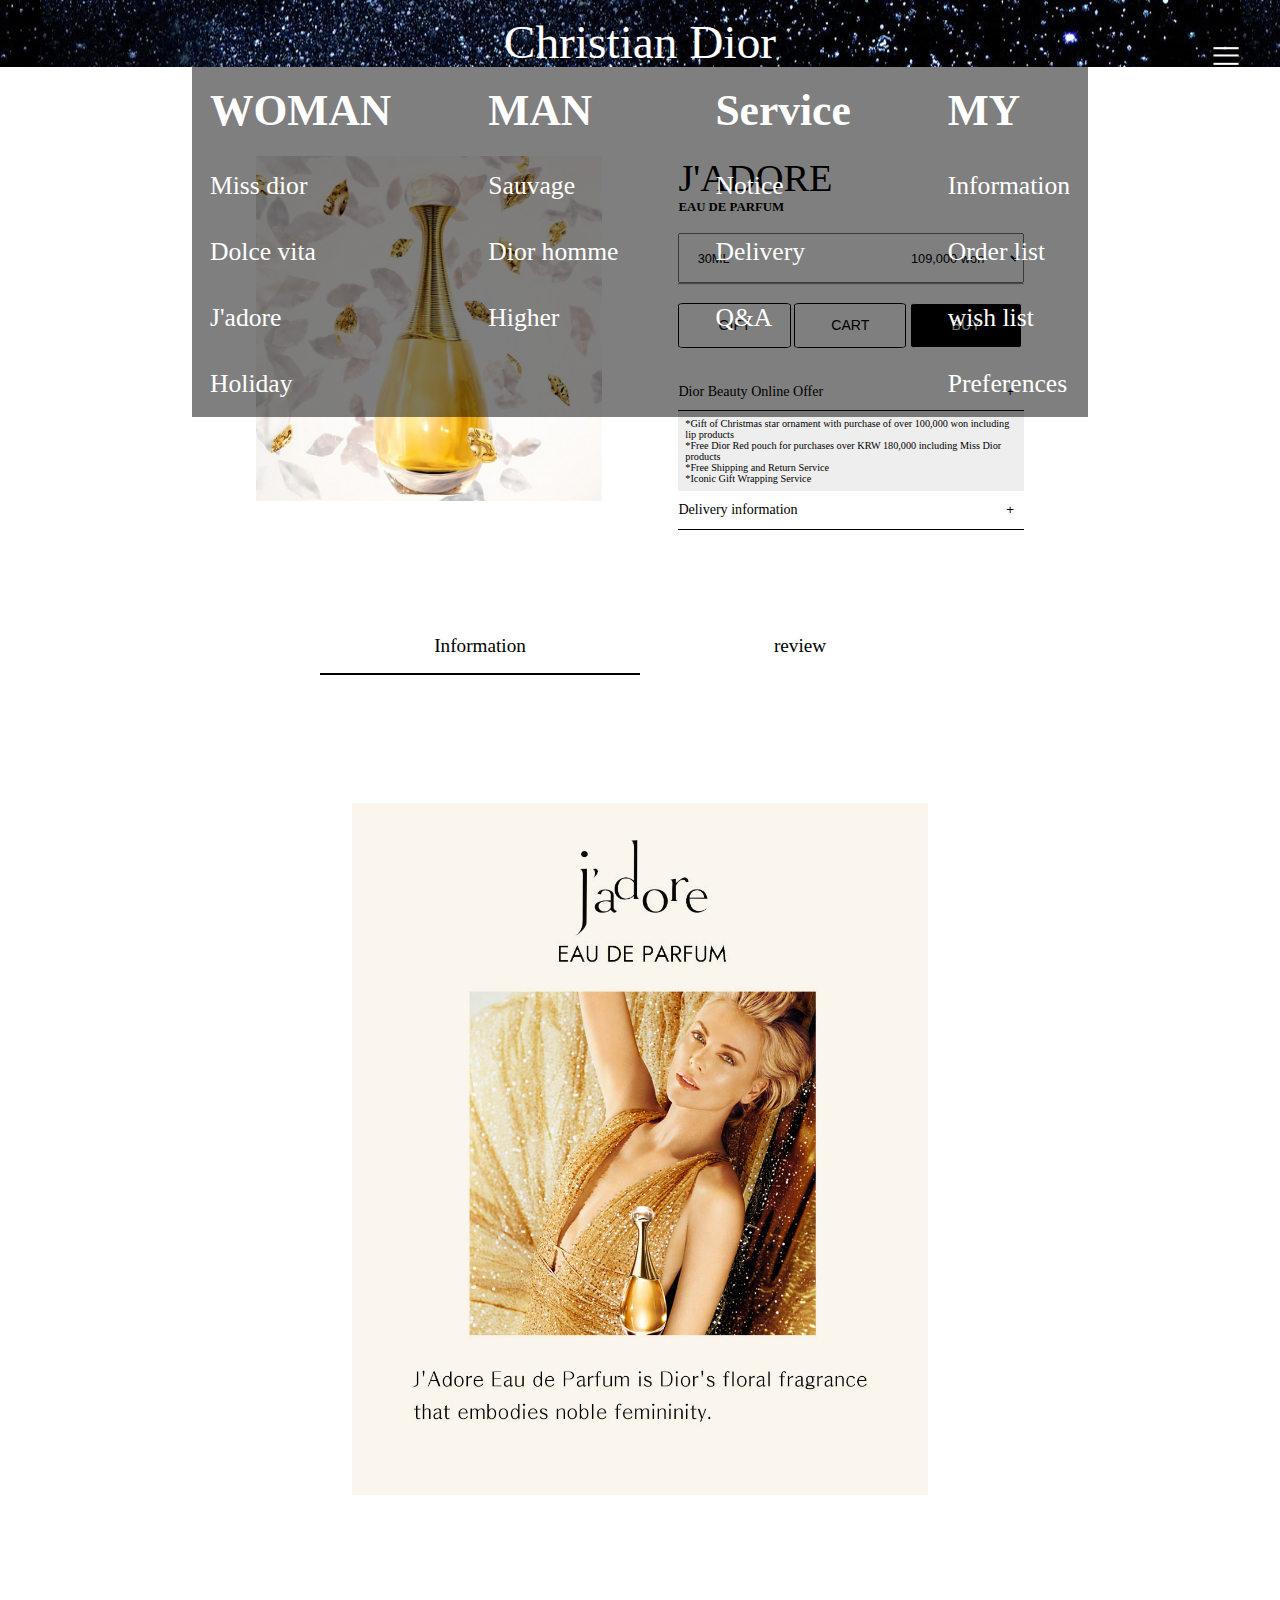
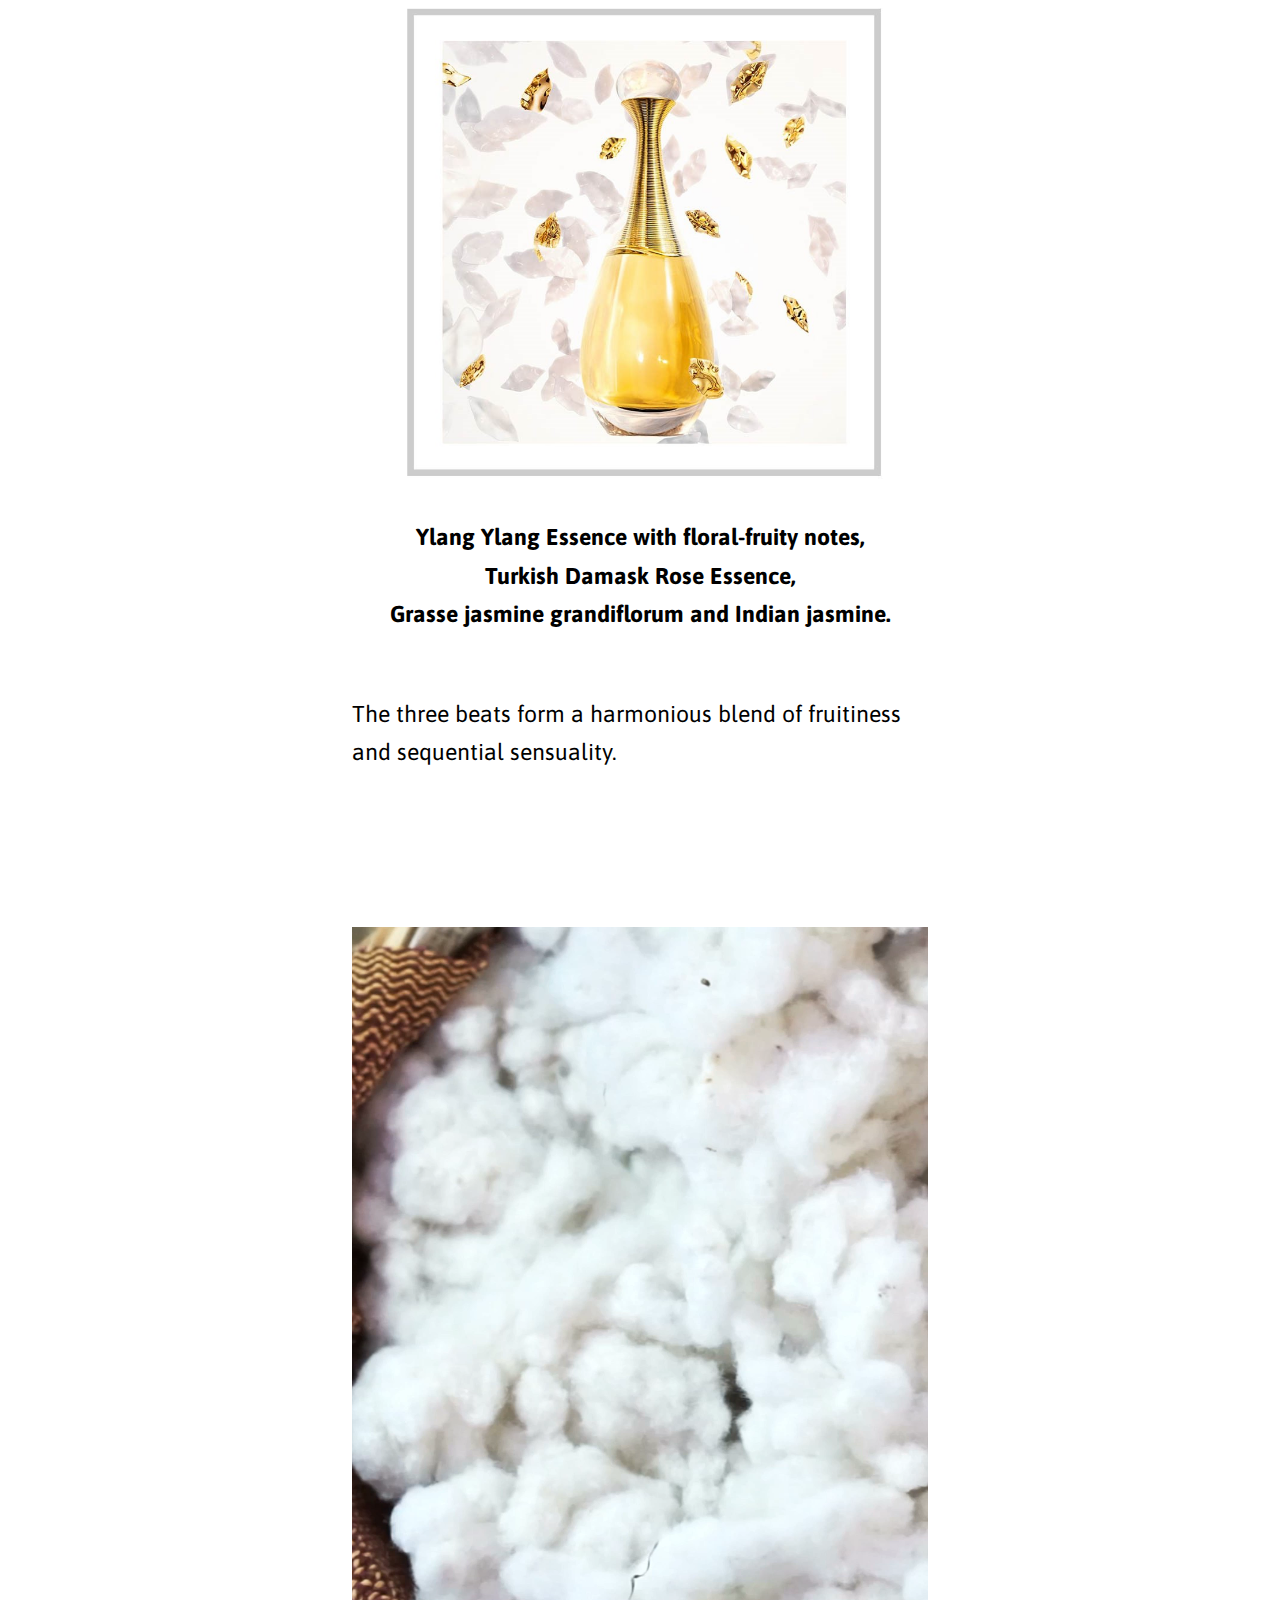
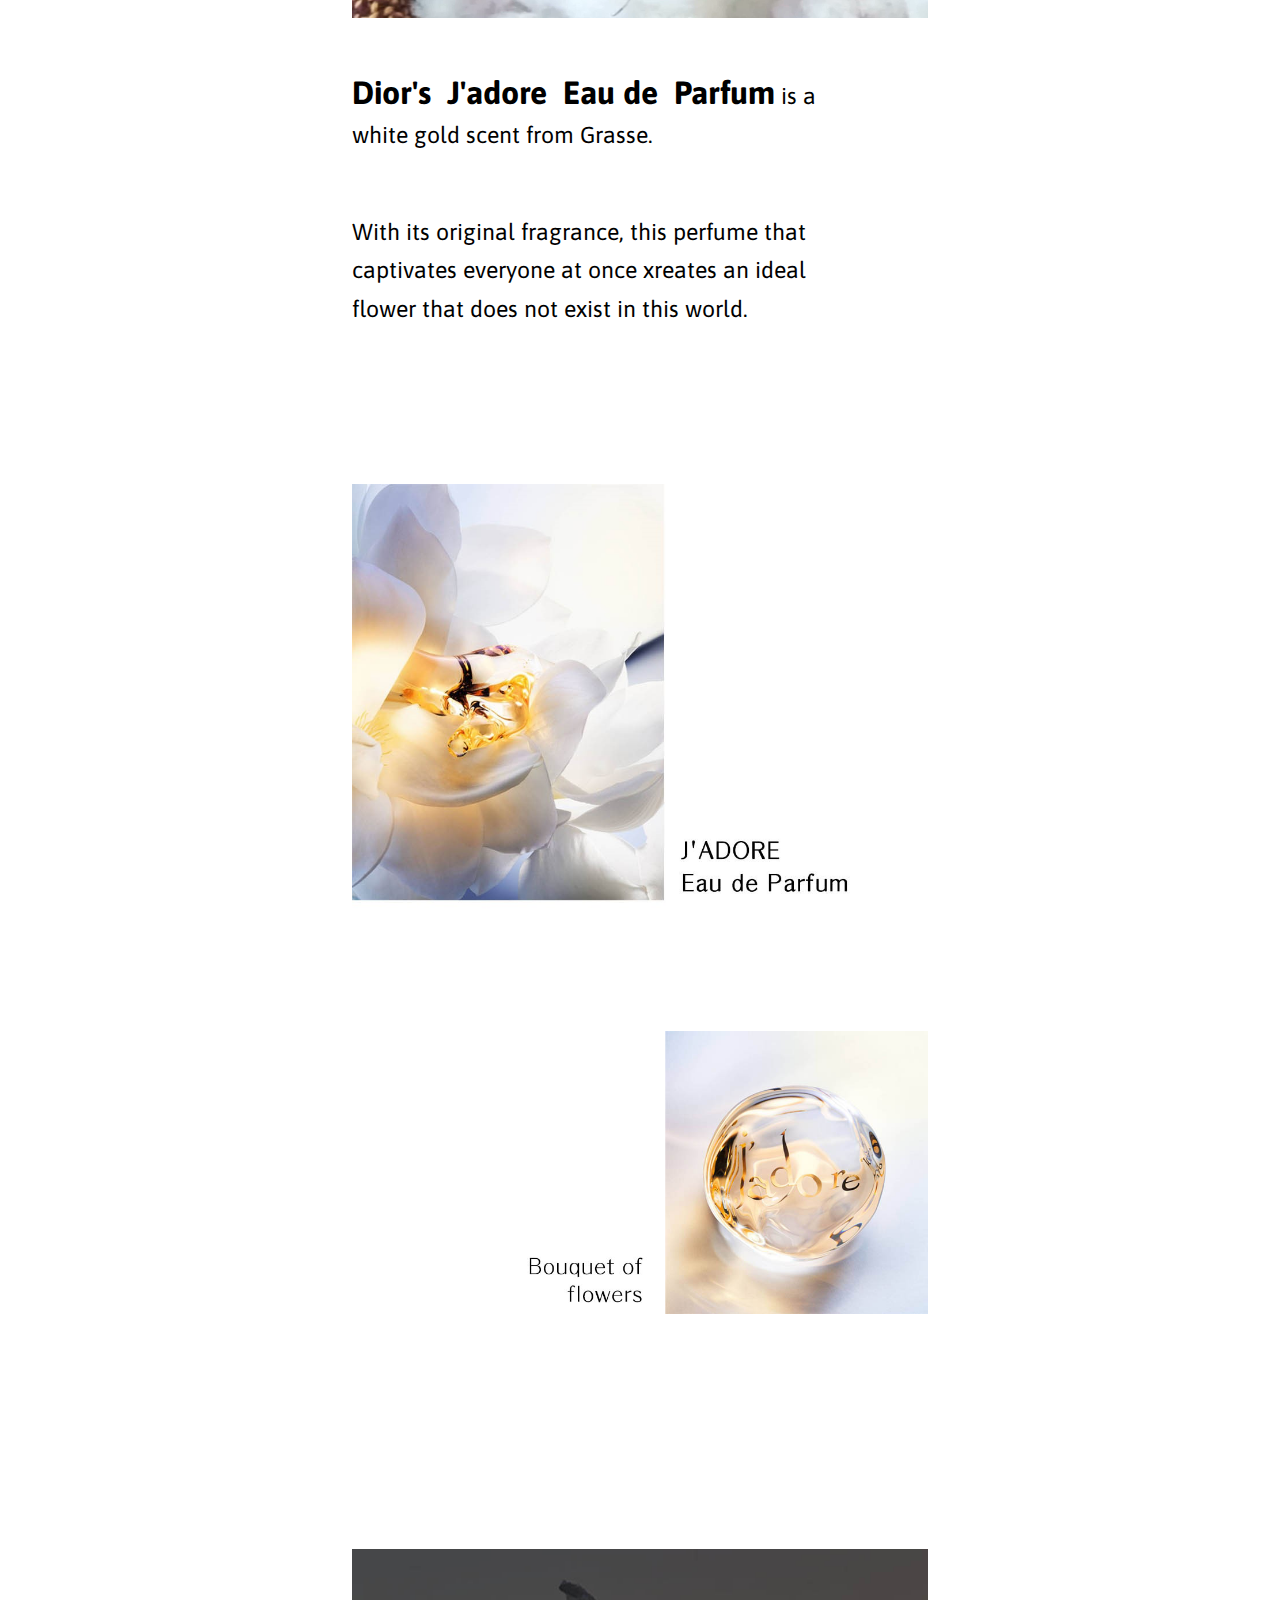
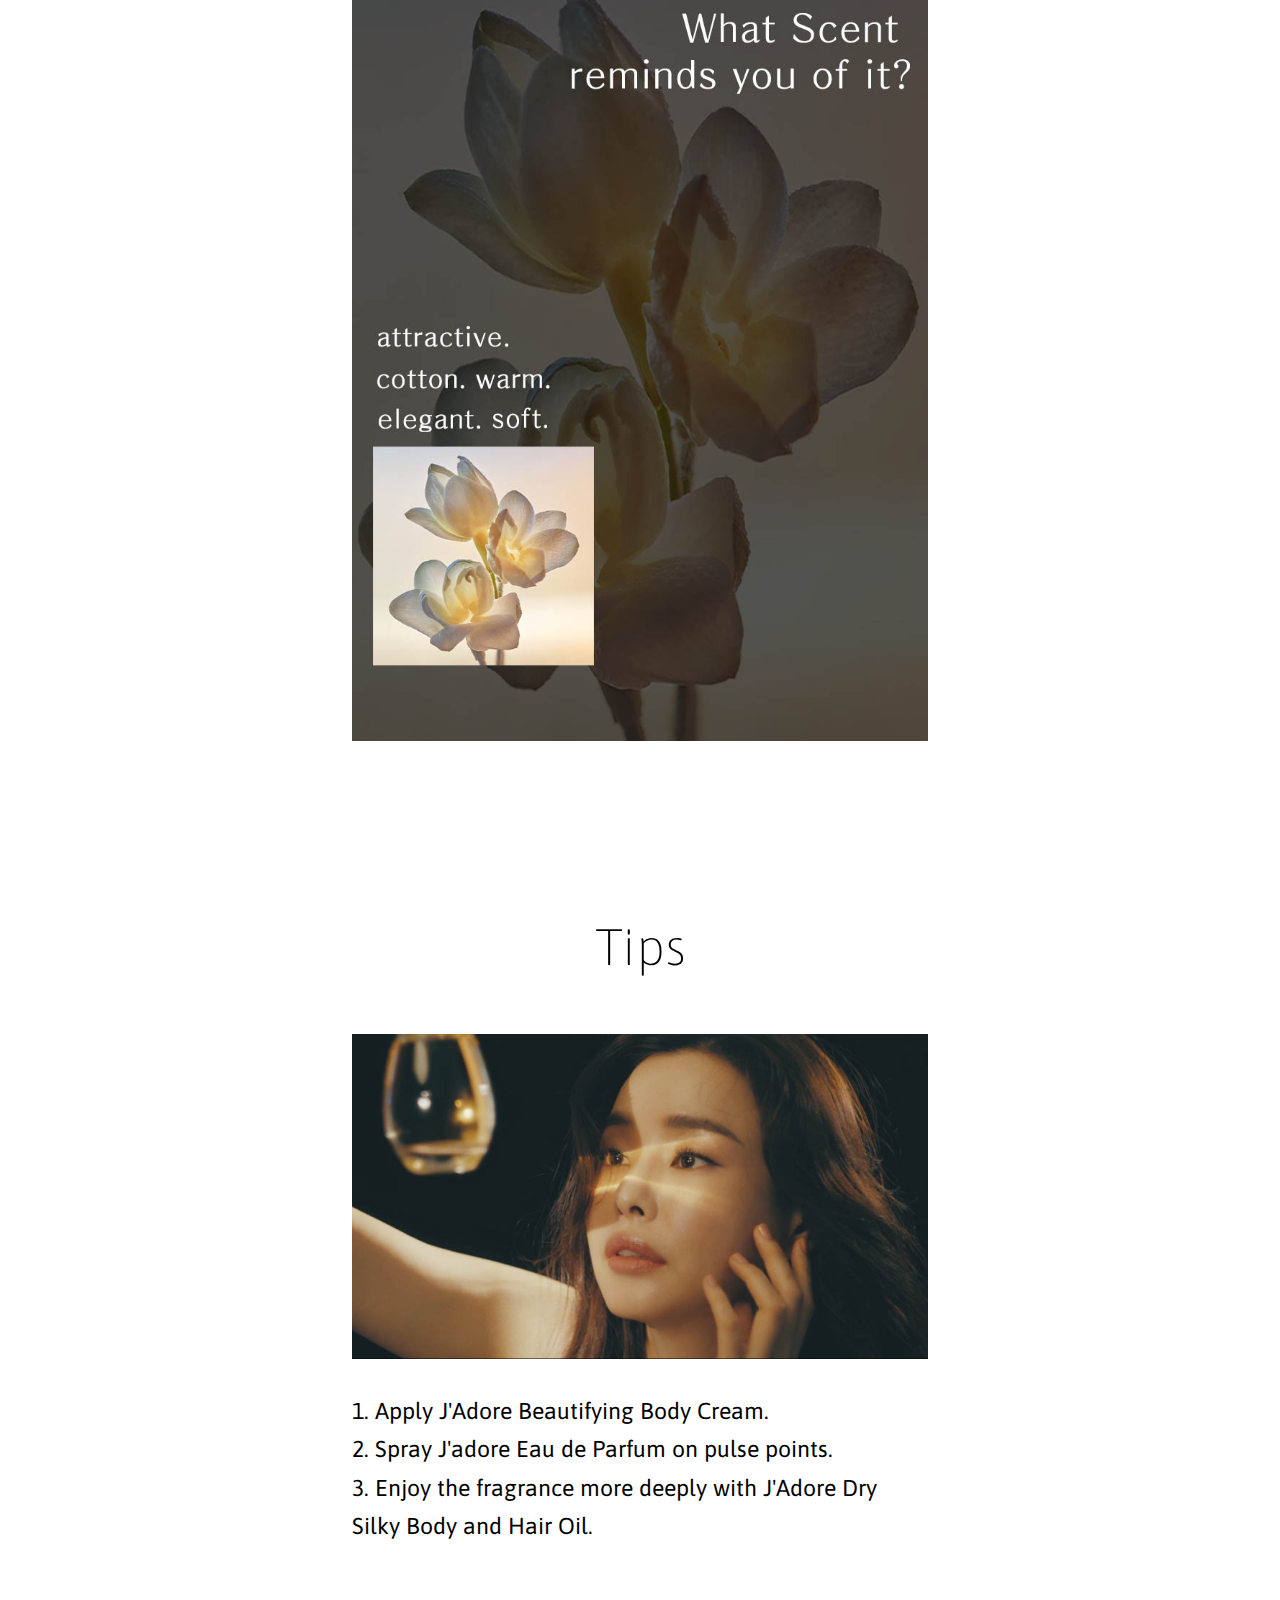
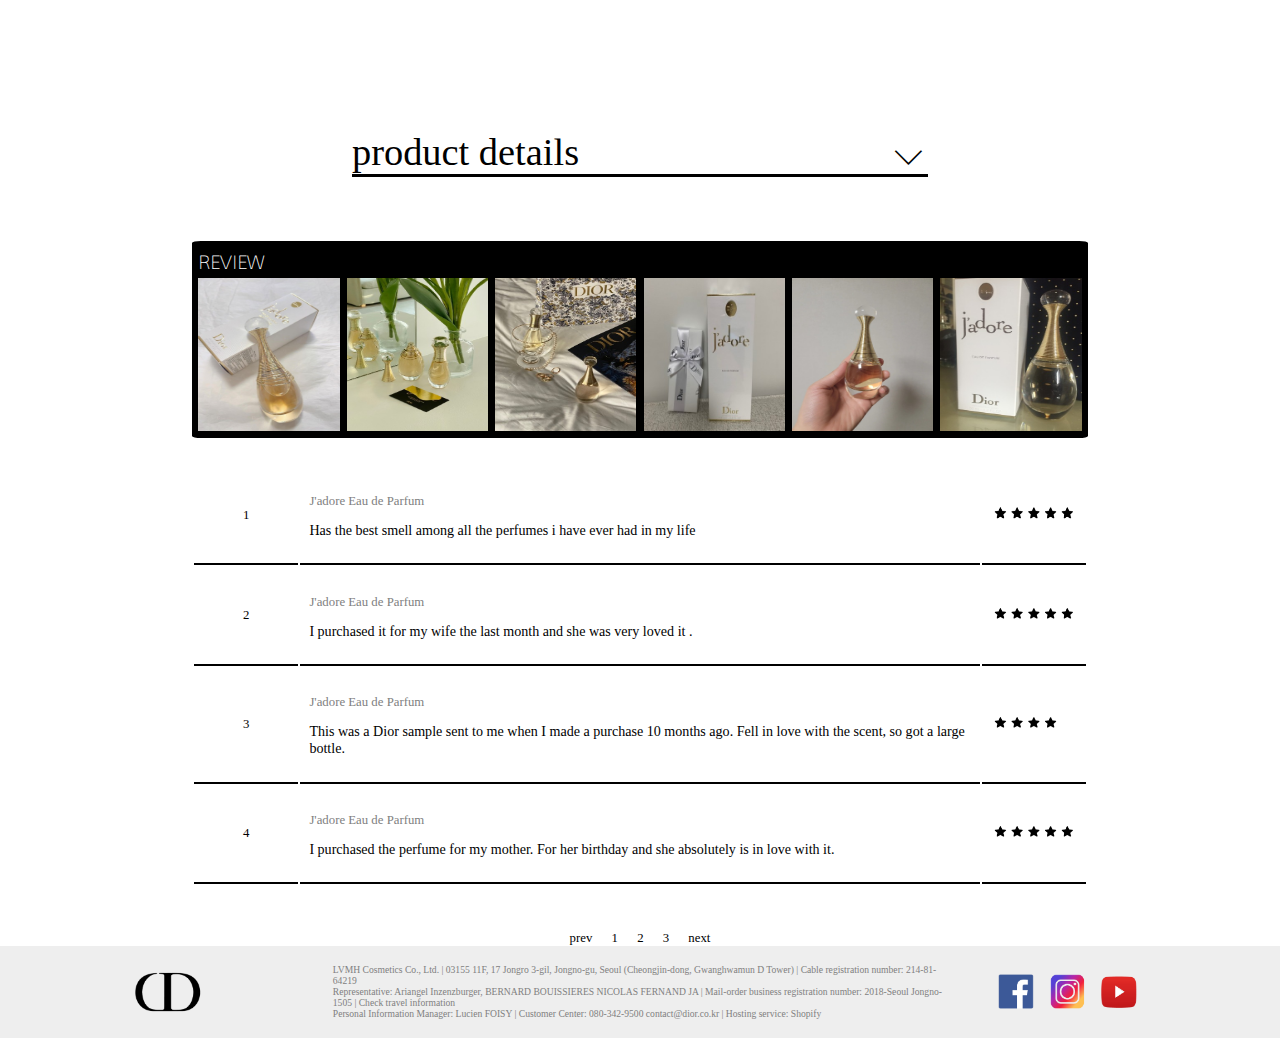
==== commit 775fa8c0: "sub-3" ====
--- a/sub1.html
+++ b/sub1.html
@@ -270,31 +270,36 @@
         <section class="view">
          <table>
             <tr>
-                <td><img src="img/pur-1.jpg"></td>
-                <td><a href="#"></a></td>
-                <td></td>
+                <td>1</td>
+                <td><a href="#"><span>J'adore Eau de Parfum</span><br>
+                    <p>Has the best smell among all the perfumes i have ever had in my life</p></a></td>
+                <td><img src="img/star.png"></td>
             </tr>
             <tr>
-                <td><img src="img/pur-1.jpg"></td>
-                <td><a href="#"></a></td>
-                <td></td>
+                <td>2</td>
+                <td><a href="#"><span>J'adore Eau de Parfum</span><br>
+                    <p>I purchased it for my wife the last month and she was very loved it .</p>
+
+                </a></td>
+                <td><img src="img/star.png"></td>
             </tr>
             <tr>
-                <td><img src="img/pur-1.jpg"></td>
-                <td><a href="#"></a></td>
-                <td></td>
+                <td>3</td>
+                <td><a href="#"><span>J'adore Eau de Parfum</span><br>
+                <p>This was a Dior sample sent to me when I made a purchase 10 months ago. Fell in love with the scent, so got a large bottle.</p></a></td>
+                <td><img src="img/star2.png"></td>
             </tr>
             <tr>
-                <td><img src="img/pur-1.jpg"></td>
-                <td><a href="#"></a></td>
-                <td></td>
+                <td>4</td>
+                <td><a href="#"><span>J'adore Eau de Parfum</span><br>
+                <p>I purchased the perfume for my mother. For her birthday and she absolutely is in love with it.</p></a></td>
+                <td><img src="img/star.png"></td>
             </tr>
-            <tr>
-                <td><img src="img/pur-1.jpg"></td>
-                <td><a href="#"></a></td>
-                <td></td>
-            </tr>
+         
          </table>
+         <article>
+            <p><a href="#">prev</a></p><p><a href="#">1</a></p><p><a href="#">2</a></p><p><a href="#">3</a></p><P><a href="#">next</a></P>
+         </article>
         </section>
 
     </body>
@@ -303,10 +308,9 @@
         <div id="footer">
             <article class="logo2"><img src="img/dior2.png"></article>
             <article class="etc">
-                <p>엘브이엠에치코스메틱스(유) | 03155 서울특별시 종로구 종로3길 17, 11층 (청진동, 광화문 D타워) | 사업자등록번호: 214-81-64219
-                    <br>대표자: 아리엔젤인젠츠부르거,BERNARD BOUISSIERES NICOLAS FERNAND JA | 통신판매업 신고번호: 2018-서울종로-1505 | 사업자정보확인
-                    <br>개인정보관리책임자: Lucien FOISY | 고객센터: 080-342-9500 contact@dior.co.kr | 호스팅 서비스: Shopify
-                </p>
+                <p>LVMH Cosmetics Co., Ltd. | 03155 11F, 17 Jongro 3-gil, Jongno-gu, Seoul (Cheongjin-dong, Gwanghwamun D Tower) | Cable registration number: 214-81-64219<br>
+                    Representative: Ariangel Inzenzburger, BERNARD BOUISSIERES NICOLAS FERNAND JA | Mail-order business registration number: 2018-Seoul Jongno-1505 | Check travel information<br>
+                    Personal Information Manager: Lucien FOISY | Customer Center: 080-342-9500 contact@dior.co.kr | Hosting service: Shopify</p>
             </article>
             <article id="sns">
                 <a href="https://www.facebook.com/Dior/"><img src="img/face.png"></a>
--- a/css/main.css
+++ b/css/main.css
@@ -221,8 +221,8 @@
 
     @media (min-width:1200px){
         header{background-image: url(../img/2.jpg); background-position: center; height: auto; width: 100%;}
-        #logo{color: white; font-family: "Baskerville Old Face"; font-size: 3.7vw; text-align: center; padding-bottom: 1% ; font-weight: 500; position: relative; } 
-      
+        #logo{ font-family: "Baskerville Old Face"; font-size: 3.7vw; text-align: center; padding-bottom: 1% ; font-weight: 500; position: relative; } 
+        #logo a{color: white;}
         
         nav{display: flex;  justify-content: space-between;  width: 70%; 
         position: absolute;  left: 50%; transform: translateX(-50%); background: rgba(0,0,0,0.5)}
--- a/css/sub1.css
+++ b/css/sub1.css
@@ -46,17 +46,24 @@
 #photo article h6 button:hover{cursor: pointer;}
 #photo article #details{display: none; padding: 4% 3%; background: #eee; font-size: 0.95vw;}
 
-#re{width: 70%; margin: 0 auto; display: flex; flex-wrap: wrap; justify-content: space-between; background-image: url(../img/1.jpg); padding: 0.5%;}
-#re h2{width: 100%; font-weight: 100; color: white; font-size: 1.8vw; font-family: 'Asap', sans-serif; padding: 0.5% 0;}
+#re{width: 70%; margin: 0 auto; display: flex; flex-wrap: wrap; justify-content: space-between; border-radius: 1%; background:black; background-size: cover; padding: 0.5%;}
+#re h2{width: 100%; font-weight: 100; color: white; font-size: 1.5vw; font-family: 'Asap', sans-serif; padding: 0.5% 0;}
 #re article{width: 16%; height: 12vw;}
 #re article img{width: 100%; height: 100%;}
 
 .view{width: 70%; margin: 0 auto;}
-.view table tr td:nth-of-type(1){width: 10%;}
-.view table tr td:nth-of-type(1) img{width: 100%;}
+.view table{padding: 3% 0 5% 0; }
+.view table tr td:nth-of-type(1){width: 10%; text-align: center; font-size: 1vw;}
+.view table tr td:nth-of-type(2){width: 65%;}
+.view table tr td:nth-of-type(3){width:10%;}
+.view table tr td:nth-of-type(3) img{width: 100%;}
 
+.view table tr td{padding: 2.7% 1%; border-bottom: 2.5px solid; width: 100%;}
+.view table tr:nth-of-type(1){border-top: 3px solid;}
+.view table tr td a{color: black;}
+.view table tr td span{color: gray; font-size: 1vw;}
+.view table tr td p{font-size: 1.1vw; padding:2% 0 0 0;}
+.view article{display: flex; justify-content: space-evenly; margin: 0 auto; width: 20%;}
+.view article p{font-size: 1vw;}
+.view article p a{color: black;}
 
-
-
-
-
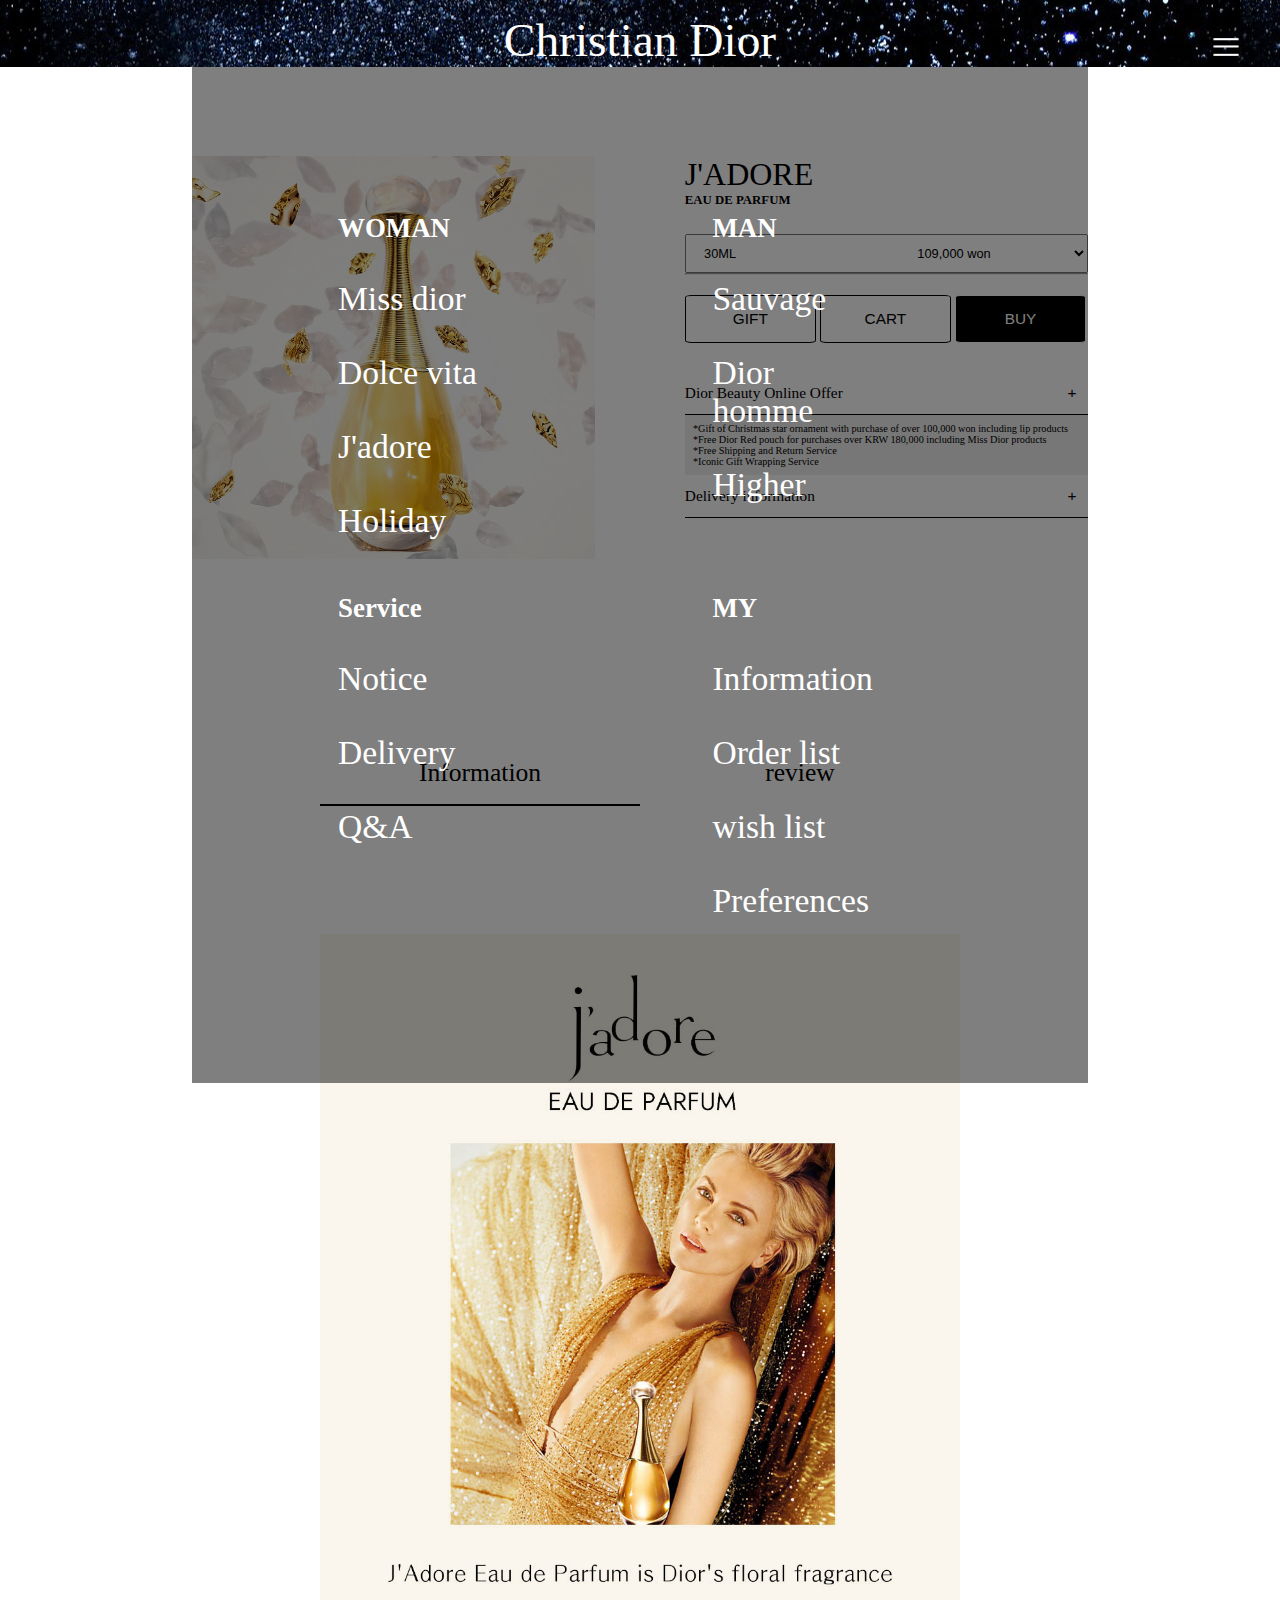
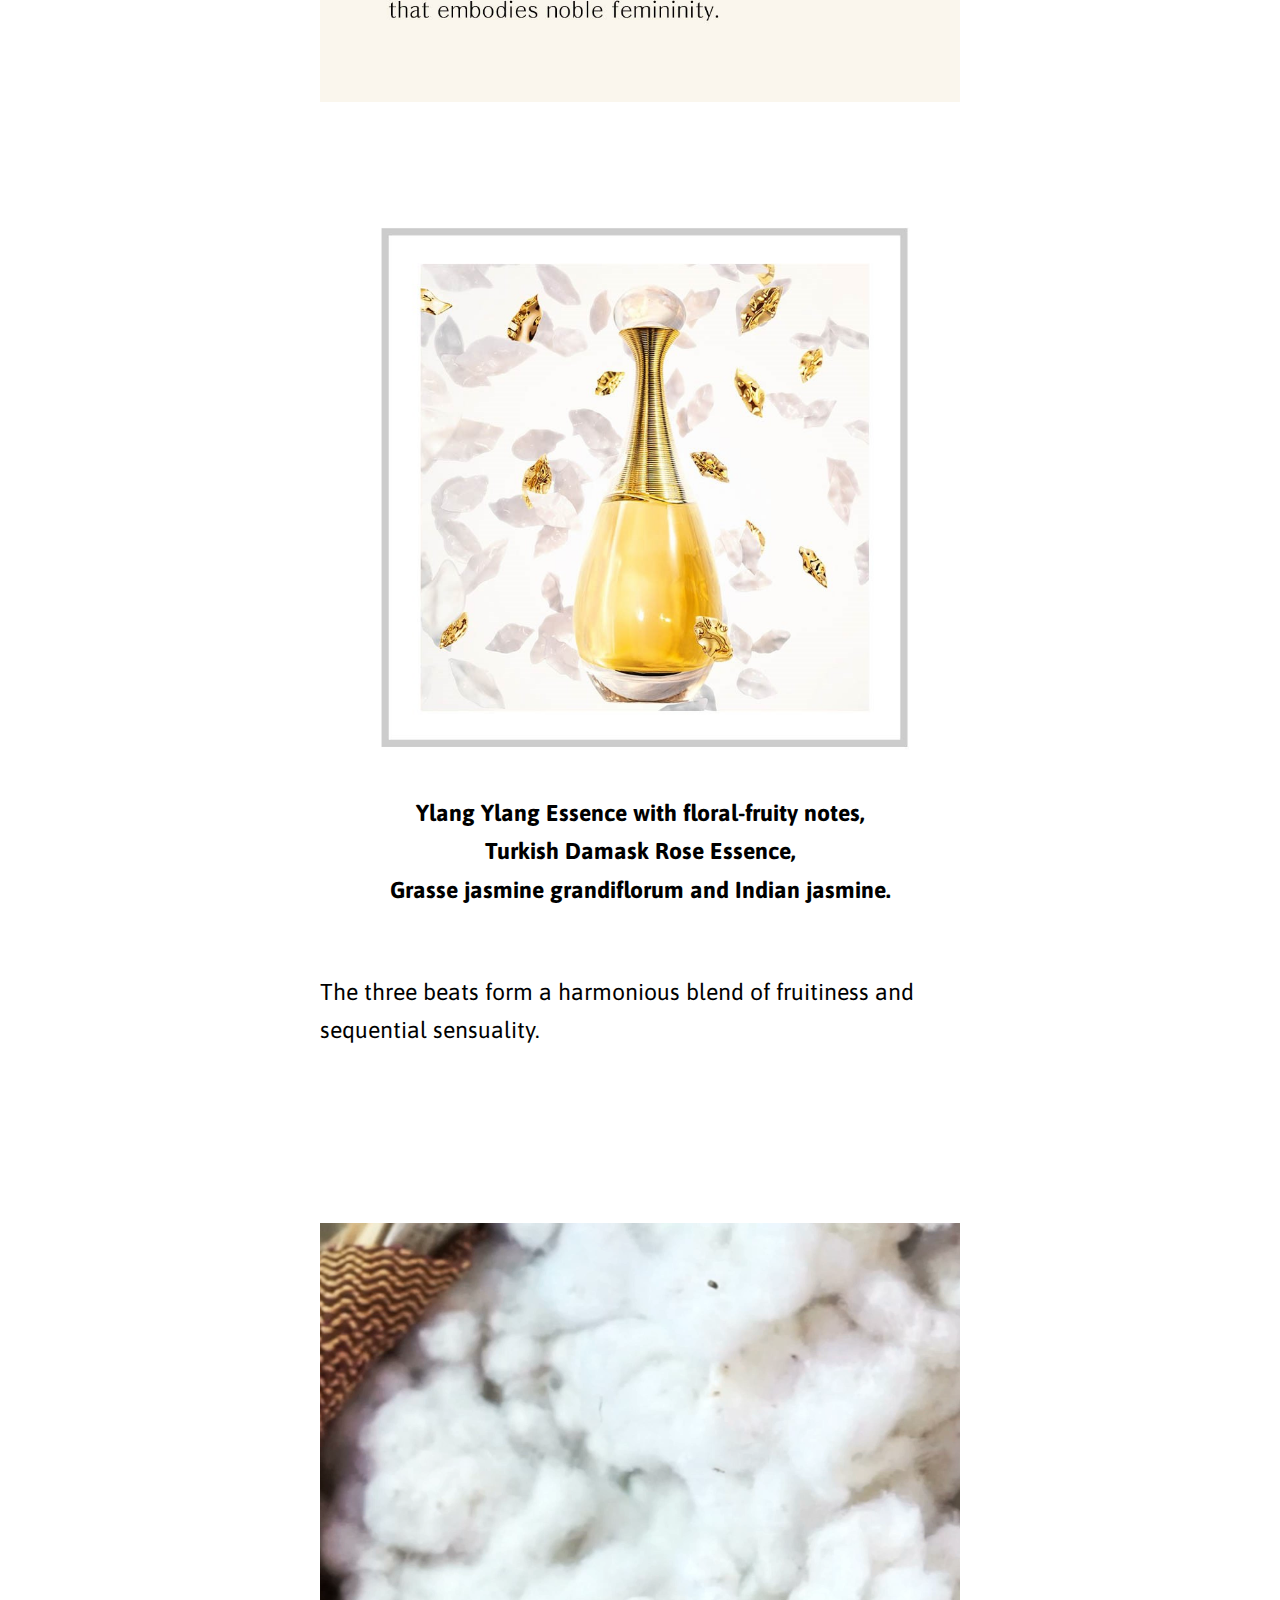
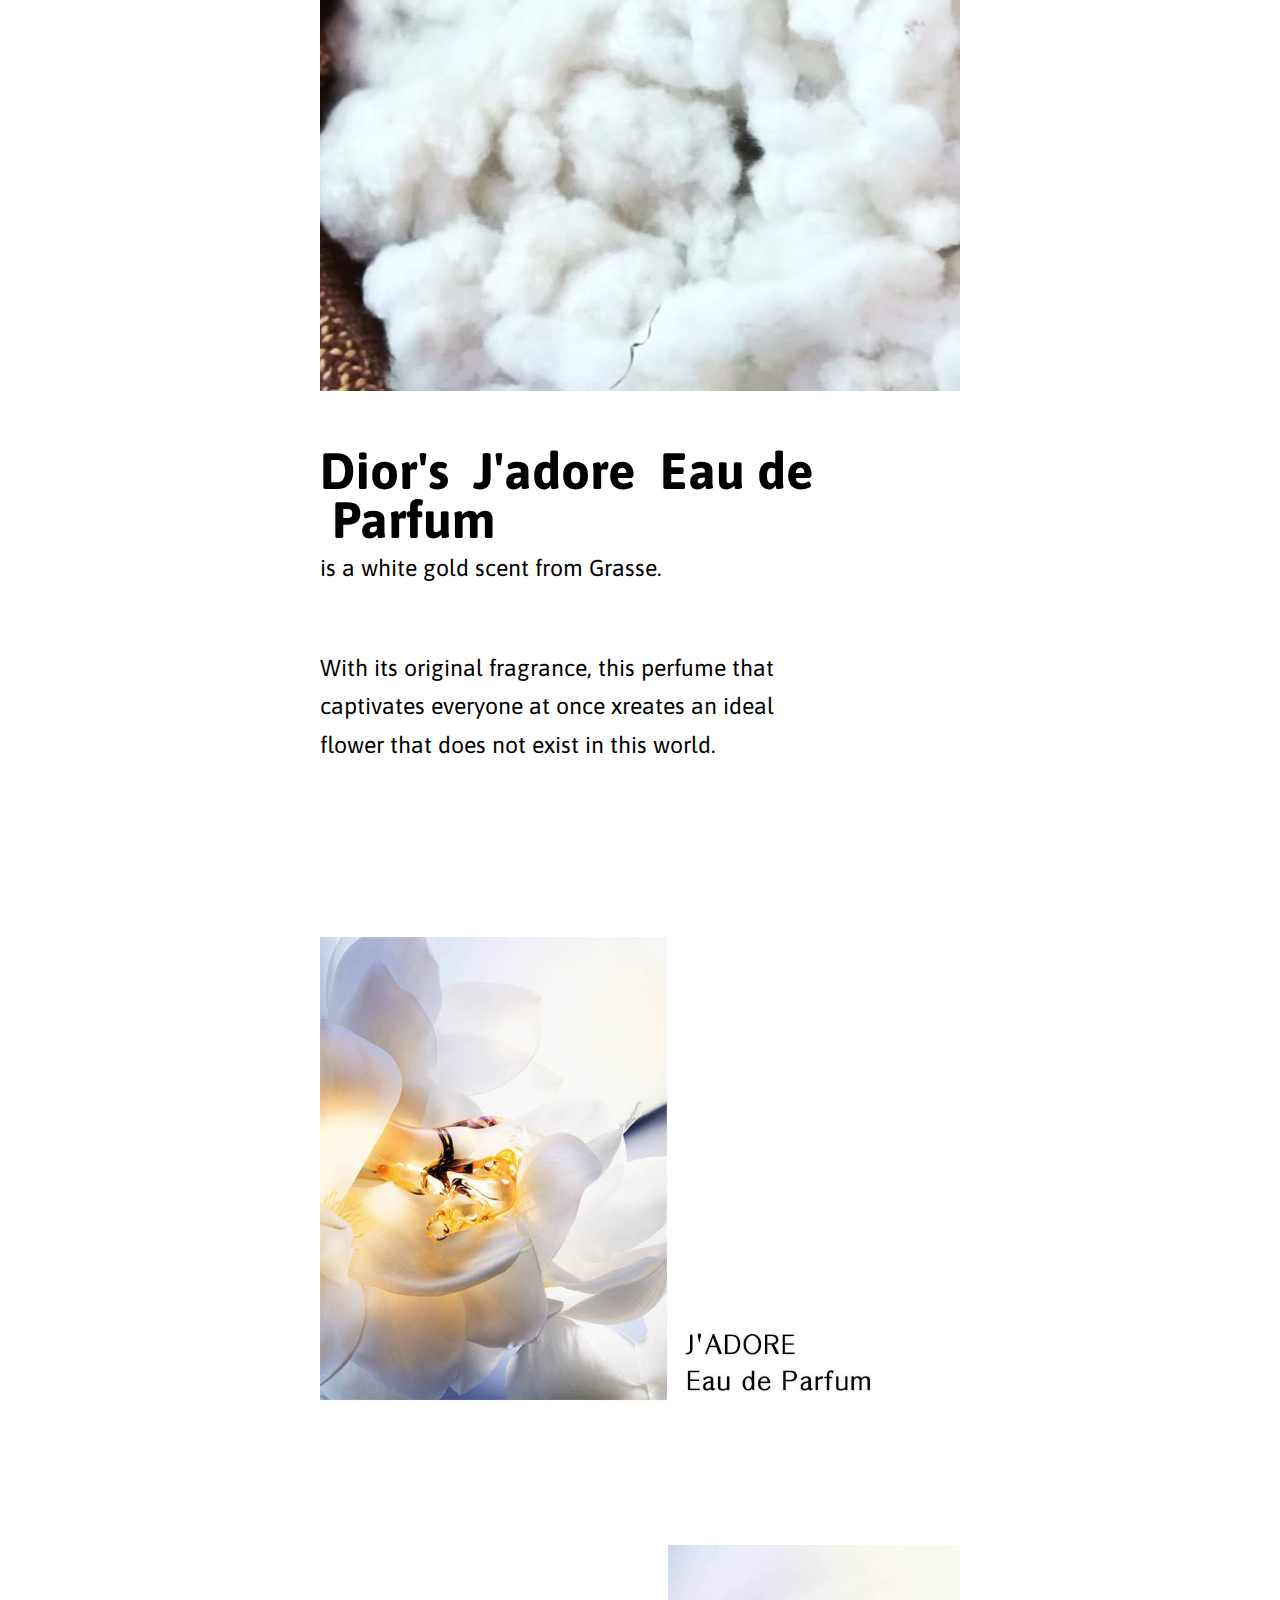
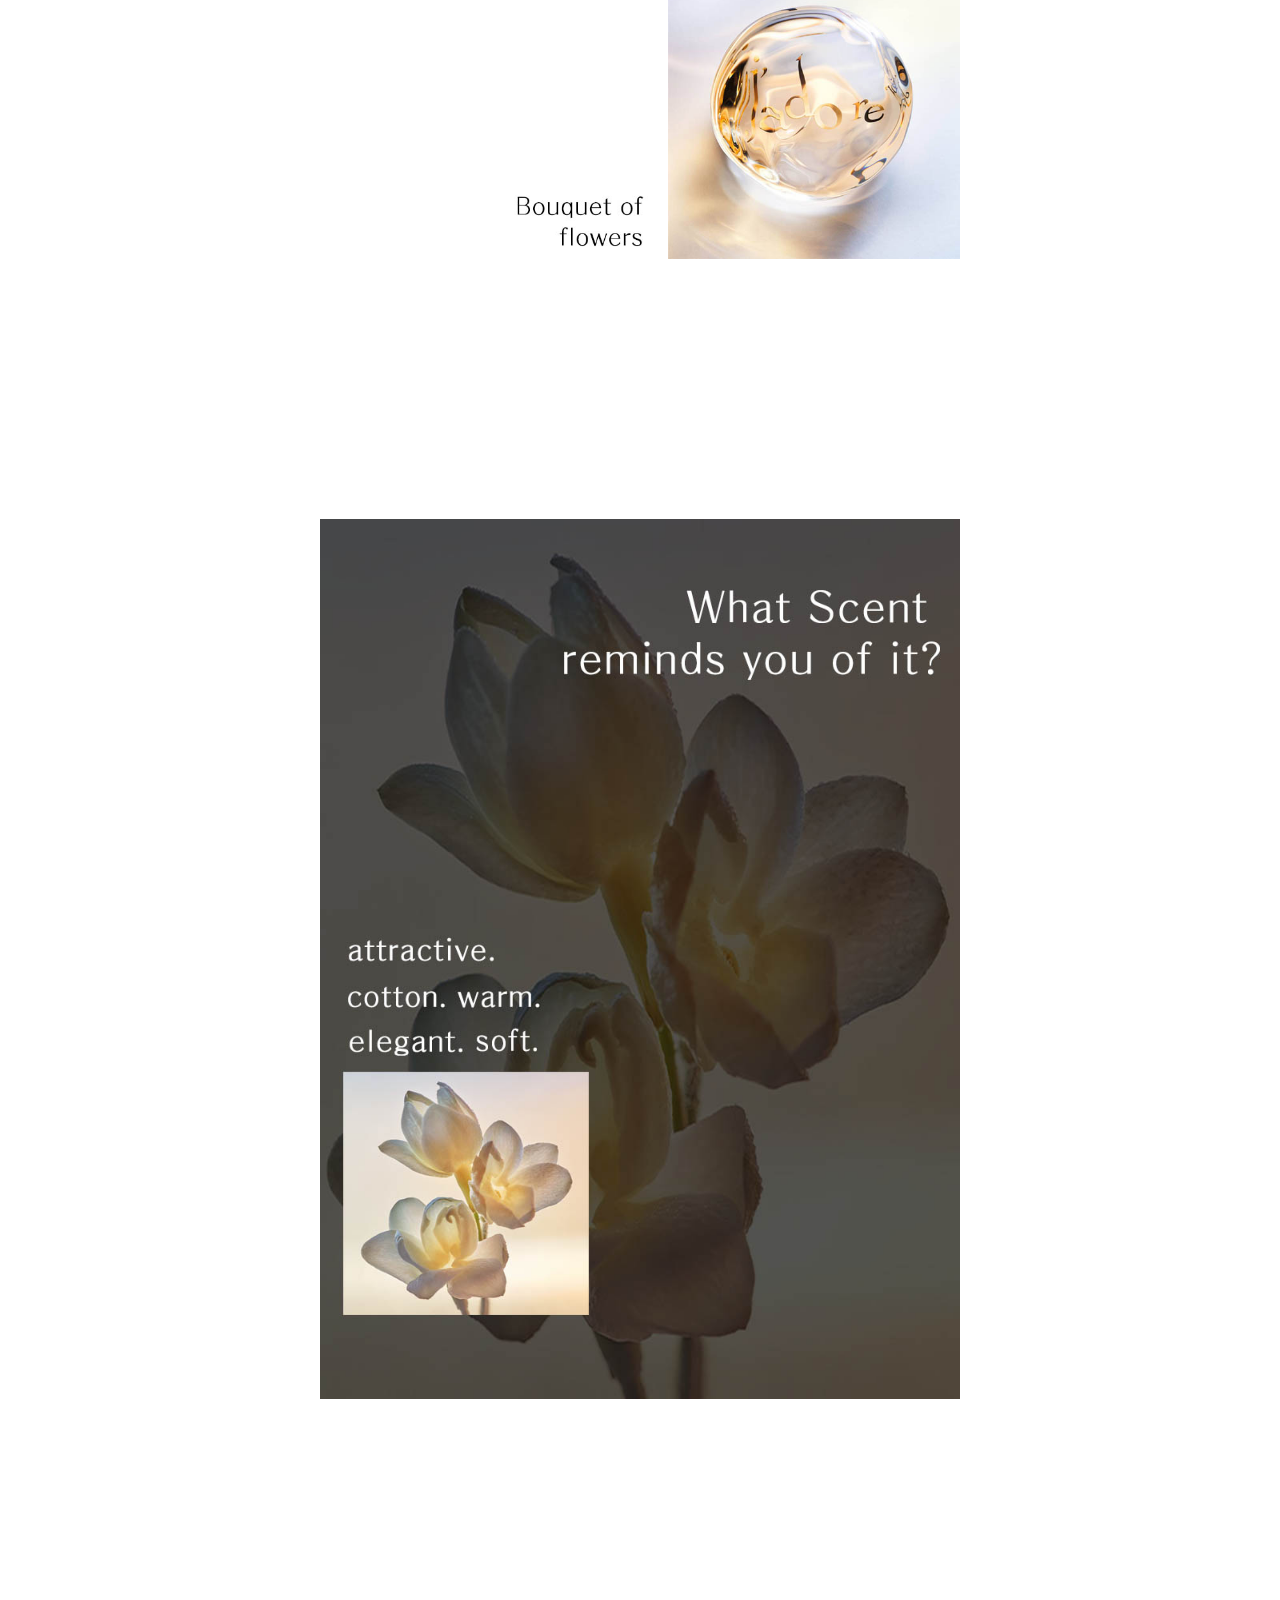
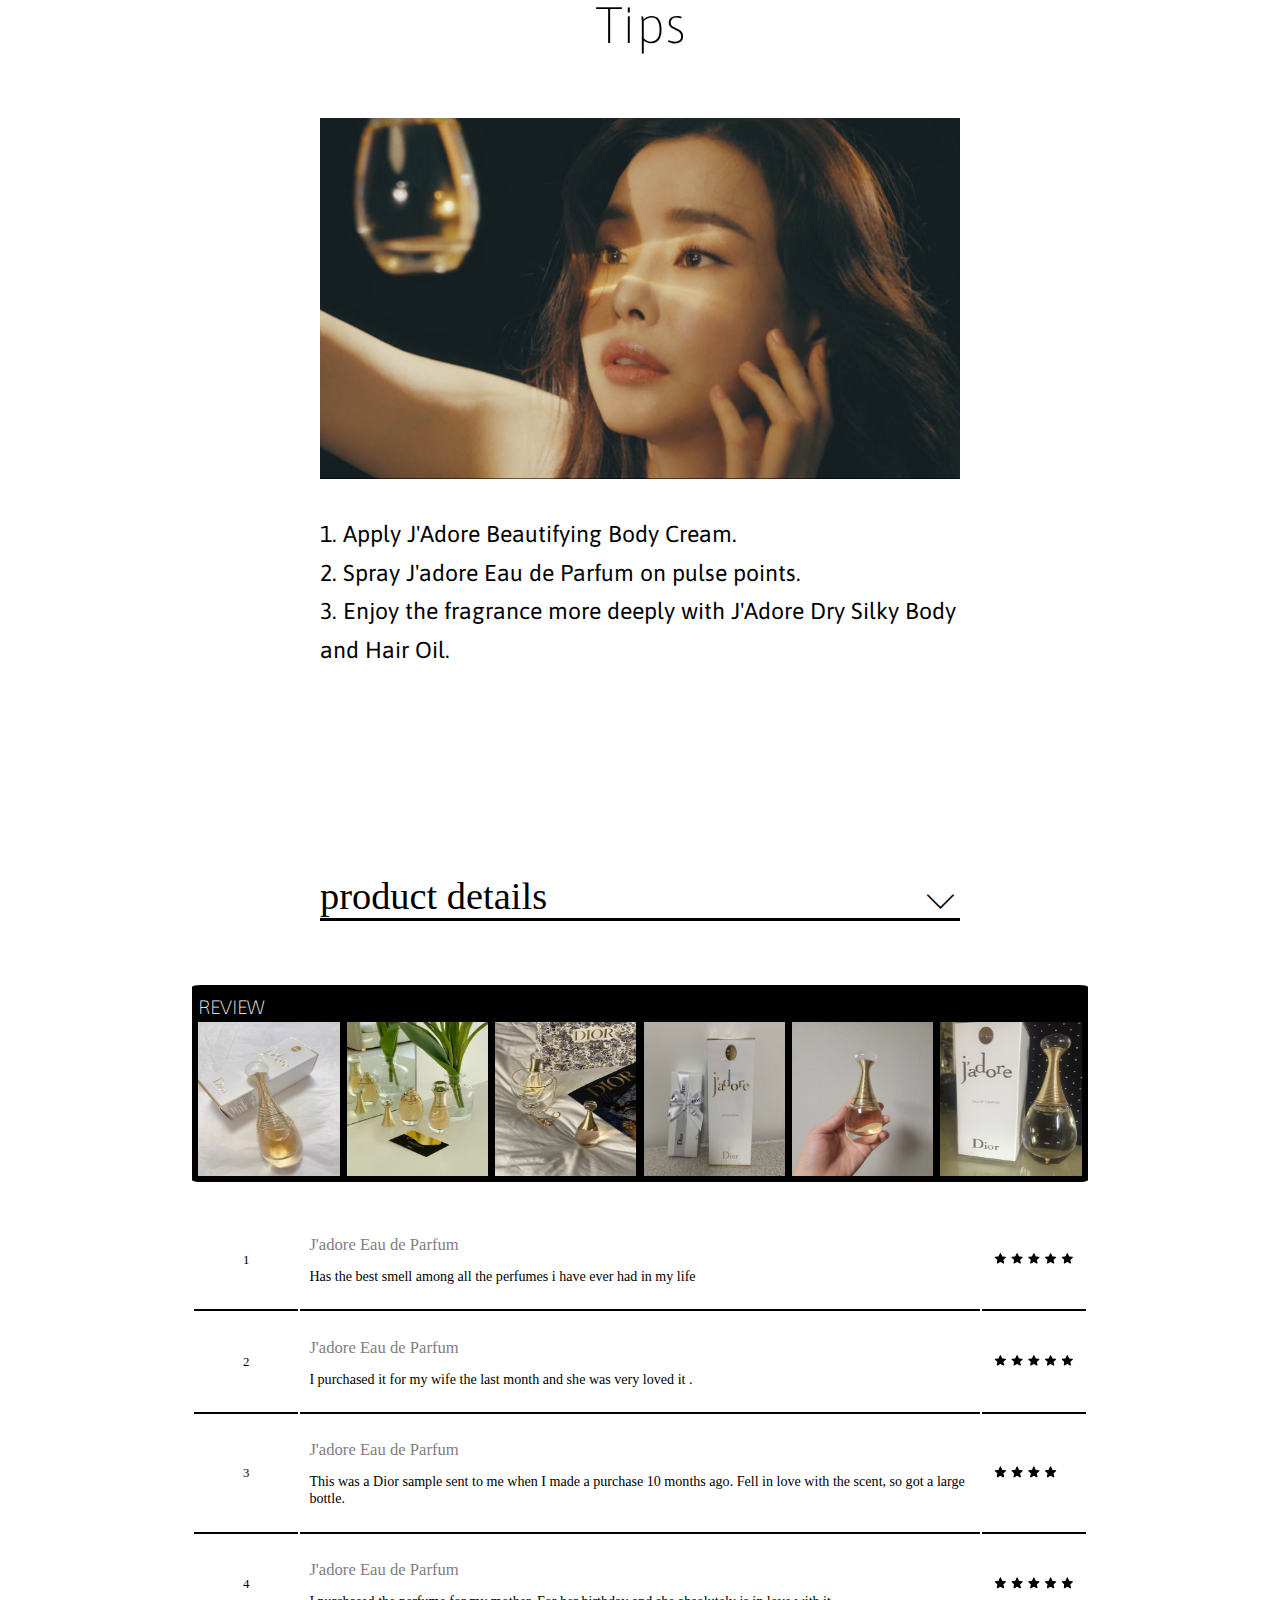
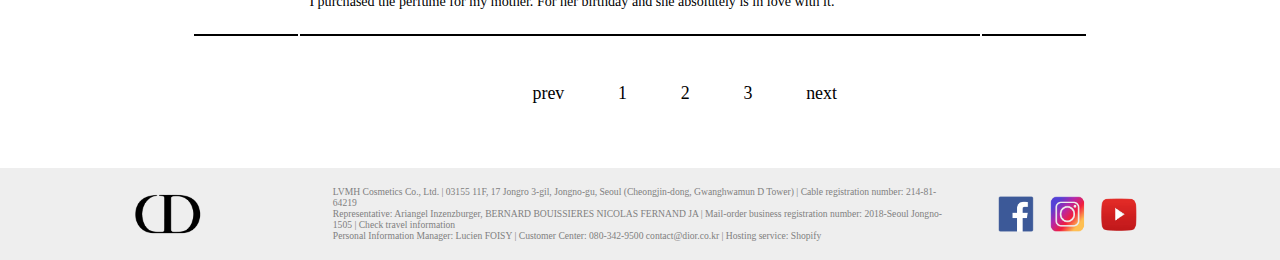
==== commit fce15c8c: "sub-3" ====
--- a/sub1.html
+++ b/sub1.html
@@ -9,8 +9,7 @@
     <link rel="preconnect" href="https://fonts.googleapis.com">
     <link rel="preconnect" href="https://fonts.gstatic.com" crossorigin>
     <link href="https://fonts.googleapis.com/css2?family=Asap:wght@300&family=Chakra+Petch:wght@500&family=Nunito+Sans&family=Prompt&display=swap" rel="stylesheet">    
-    <link rel="stylesheet" href="css/base.css">
-    <link rel="stylesheet" href="css/main.css">
+
     <link rel="stylesheet" href="css/sub1.css">
     <link href="img/dior.ico" rel="shortcut icon" type="image/x-icon">
 
@@ -29,7 +28,7 @@
 <body>
 
     <header>
-        <div id="logo"><a href=#>Christian Dior</a></div>
+        <div id="logo"><a href="index.html">Christian Dior</a></div>
         <ul>
 
         </ul>
@@ -37,37 +36,37 @@
         <div id="menu"><img src="img/Untitled-2.png" class="tap"></div>
         <nav>
             <ul>
-                <li><a href="#">WOMAN</a></li>
-                <li><a href="#">Miss dior</a></li>
-                <li><a href="#">Dolce vita</a></li>
-                <li><a href="#">J'adore</a></li>
-                <li><a href="#">Holiday</a></li>
-            </ul>
-
-
-            <ul>
-                <li><a href="#">MAN</a></li>
-                <li><a href="#">Sauvage</a></li>
-                <li><a href="#">Dior homme</a></li>
-                <li><a href="#">Higher</a></li>
-            </ul>
-
-
-
-            <ul>
-                <li><a href="#">Service</a></li>
-                <li><a href="#">Notice</a></li>
-                <li><a href="#">Delivery</a></li>
-                <li><a href="#">Q&A</a></li>
-
-            </ul>
-
-            <ul>
-                <li><a href="#">MY</a></li>
-                <li><a href="">Information</a></li>
-                <li><a href="">Order list</a></li>
-                <li><a href="">wish list</a>
-                <li><a href="">Preferences</a></li>
+                <li><a href="sub1.html">WOMAN</a></li>
+                <li><a href="sub1.html">Miss dior</a></li>
+                <li><a href="sub1.html">Dolce vita</a></li>
+                <li><a href="sub1.html">J'adore</a></li>
+                <li><a href="sub1.html">Holiday</a></li>
+            </ul>
+
+
+            <ul>
+                <li><a href="sub1.html">MAN</a></li>
+                <li><a href="sub1.html">Sauvage</a></li>
+                <li><a href="sub1.html">Dior homme</a></li>
+                <li><a href="sub1.html">Higher</a></li>
+            </ul>
+
+
+
+            <ul>
+                <li><a href="sub1.html">Service</a></li>
+                <li><a href="sub1.html">Notice</a></li>
+                <li><a href="sub1.html">Delivery</a></li>
+                <li><a href="sub1.html">Q&A</a></li>
+
+            </ul>
+
+            <ul>
+                <li><a href="sub1.html">MY</a></li>
+                <li><a href="sub1.html">Information</a></li>
+                <li><a href="sub1.html">Order list</a></li>
+                <li><a href="sub1.html">wish list</a>
+                <li><a href="sub1.html">Preferences</a></li>
             </ul>
 
             </a>
@@ -185,10 +184,10 @@
                     
                     <p>The three beats form a harmonious blend of fruitiness and sequential sensuality.</p>
                 
-                <video src="img/836d1f67.h264.mp4" autoplay loop id="video"></video>
+                <video src="img/836d1f67.h264.mp4" autoplay loop muted id="video"></video>
                 
-                <p><b style="font-size:2.5vw">Dior's  &nbsp;J'adore &nbsp;Eau de &nbsp;Parfum</b> is a<br>
-                white gold scent from Grasse.</p>
+                <p><b id="bb">Dior's  &nbsp;J'adore &nbsp;Eau de &nbsp;Parfum</b><br> 
+                is a white gold scent from Grasse.</p>
                 <br><br>
                 <p>With its original fragrance, this perfume that<br>
                 captivates everyone at once xreates an ideal<br>
--- a/css/sub1.css
+++ b/css/sub1.css
@@ -1,69 +1,308 @@
 @charset "UTF-8";
 
-#buy{ display: flex; justify-content: space-between; margin: 0 auto; width: 60%; padding: 7% 0;}
-#pc img{width: 100%;}
-
-#ml h2{font-size: 3vw; font-weight: 500;}
-#ml h3{font-size: 1vw;}
-#ml select{width: 100%; height: 50px; font-size: 1vw; }
-#ml select option{font-size: 1vw; display: flex; justify-content: space-between;}
-#ml select option span:nth-last-of-type(2){float: right;}
-
-#ml .ck button{width: 32.5%; margin-top: 5%; margin-bottom: 7%; border: 0.5px solid; background: white; padding: 4% 0; font-size: 1.1vw; border-radius: 5%;}
-#ml .ck button:nth-last-of-type(2){margin: 0 1%;}
-#ml .ck button:nth-child(3){background: black; color: white;}
-
-#buy article{width: 45%;}
-
-#online h3{font-size: 1.1vw; font-weight: 500; display: flex; justify-content: space-between; padding: 3% 0; border-bottom: 0.35px solid;}
-
-#online p{ font-size: 0.8vw; padding: 2%; background: #eee;}
-#online p:nth-last-of-type(1){display: none;}
-#online p:nth-of-type(2){overflow: scroll; height: 240px;}
-#online .btn{ display: inline-block; width: 8%; background: none; border: none;}
-#online .btn:hover{cursor: pointer;}
-
-#on{width: 50%; margin: 0 auto; }
-#on ul{display: flex; justify-items: center; }
-#on ul li{width: 50%; text-align: center;  padding: 2.5%; font-size: 1.5vw;}
-#on ul li a{color: black;}
-#on ul li:nth-of-type(1){border-bottom: 2px solid;}
-
-#photo{width: 45%; margin: 0 auto; padding: 10% 0 5% 0; }
-#photo article #model{width: 100%; padding-bottom: 15%; }
-#photo article #cen{width: 100%; }
-#photo .cotton{width: 50%;}
-#photo article p{ width: 100%; margin: 0 auto; padding: 2% 0; font-size: 1.8vw; font-family: 'Asap', sans-serif; line-height:3vw; }
-#photo article #video{width: 100%; padding: 25% 0 7% 0;}
-
-#photo article #two{padding: 25% 0 0 0 ; width: 100%;}
-#photo article #flo{width: 100%; padding: 10% 0 25% 0;}
-#photo article h5{ text-align: center; padding-top: 30%; font-size: 4vw; font-weight: lighter; font-family: 'Asap', sans-serif; }
-#photo article #hani{width: 100%; padding: 10% 0 3% 0;}
-
-#photo article h6{display: flex; justify-content: space-between; text-align: center; font-size: 3vw; font-weight: lighter; padding-top: 30%; border-bottom: solid;}
-#photo article h6 button{width: 3vw; height: 3vw; background: none; font-size: 3vw; font-weight: 100; border: none;}
-#photo article h6 button:hover{cursor: pointer;}
-#photo article #details{display: none; padding: 4% 3%; background: #eee; font-size: 0.95vw;}
-
-#re{width: 70%; margin: 0 auto; display: flex; flex-wrap: wrap; justify-content: space-between; border-radius: 1%; background:black; background-size: cover; padding: 0.5%;}
-#re h2{width: 100%; font-weight: 100; color: white; font-size: 1.5vw; font-family: 'Asap', sans-serif; padding: 0.5% 0;}
-#re article{width: 16%; height: 12vw;}
-#re article img{width: 100%; height: 100%;}
-
-.view{width: 70%; margin: 0 auto;}
-.view table{padding: 3% 0 5% 0; }
-.view table tr td:nth-of-type(1){width: 10%; text-align: center; font-size: 1vw;}
-.view table tr td:nth-of-type(2){width: 65%;}
-.view table tr td:nth-of-type(3){width:10%;}
-.view table tr td:nth-of-type(3) img{width: 100%;}
-
-.view table tr td{padding: 2.7% 1%; border-bottom: 2.5px solid; width: 100%;}
-.view table tr:nth-of-type(1){border-top: 3px solid;}
-.view table tr td a{color: black;}
-.view table tr td span{color: gray; font-size: 1vw;}
-.view table tr td p{font-size: 1.1vw; padding:2% 0 0 0;}
-.view article{display: flex; justify-content: space-evenly; margin: 0 auto; width: 20%;}
-.view article p{font-size: 1vw;}
-.view article p a{color: black;}
-
+
+*{margin: 0; padding: 0; text-decoration: none;  box-sizing: border-box;} 
+    ul,ol,li{list-style: none;}    
+
+
+
+@media (max-width:777px){
+    header{background-image: url(../img/1.jpg); background-size: cover; width: 100%; position: fixed; top: 0; z-index: 5;}
+    #logo{font-family: 'Nanum Myeongjo', serif; font-size: 11vw; text-align: center; font-weight:900; position: relative; top:15px; padding:1% 5% 1% 0;} 
+    #logo a{ color: white;}
+    
+    nav{ height: auto; width: 100%; z-index: 3; display: flex; flex-wrap:wrap;
+    position: fixed; right:0; background-image: url(../img/1.jpg);}
+    nav::before{content: ""; width: 100%; height: 100%; background: rgba(0,0,0,0.3); position: absolute; z-index: -1;}
+    #menu{display: flex; flex-direction: row-reverse;}
+    .tap{ position: relative; bottom: 6vw; right: 3%; width: 6vw;}
+    .tap:hover{cursor: pointer;}
+    
+    nav ul li:nth-of-type(1){font-size: 1.2em; text-shadow: 1px 2px 0px gray;font-family: 'Nanum Myeongjo', serif;  padding-left: 20%;}
+    nav ul li:nth-of-type(2),nav ul li:nth-of-type(3),nav ul li:nth-of-type(4),nav ul li:nth-of-type(5){padding-left: 20%;}
+    nav ul a{color: white; padding: 3%; display: flex; font-size: 2em; }
+    nav ul a:hover{text-decoration: underline;}
+    nav ul{width: 50%; padding-bottom: 10%}
+    nav ul li{padding: 5%;}
+    
+    #buy{ margin: 0 auto; width: 97%; padding: 30% 0 7% 0;}
+    #pc img{width: 100%;}
+
+    #ml h2{font-size: 6vw; font-weight: 500;}
+    #ml h3{font-size: 3vw;}
+    #ml select{width: 100%; height: 10vw; font-size: 3vw; }
+    #ml select option{font-size: 3vw; display: flex; justify-content: space-between;}
+    #ml select option span:nth-last-of-type(2){float: right;}
+
+    #ml .ck button{width: 32.5%; margin-top: 5%; margin-bottom: 7%; border: 0.5px solid; background: white; padding: 4% 0; font-size: 3.5vw; border-radius: 5%;}
+    #ml .ck button:nth-last-of-type(2){margin: 0 1%;}
+    #ml .ck button:nth-child(3){background: black; color: white;}
+
+    #buy article{width: 97%; margin: 0 auto;}
+
+    #online h3{font-size: 3vw; font-weight: 500; display: flex; justify-content: space-between; padding: 2% 0; border-bottom: 0.35px solid;}
+
+    #online p{ font-size: 2.5vw; padding: 2%; background: #eee;}
+    #online p{display: none;}
+    #online p:nth-of-type(2){overflow: scroll; height: 240px;}
+    #online .btn{ display: inline-block; width: 8%; background: none; border: none; font-size: 3vw;}
+    #online .btn:hover{cursor: pointer;}
+
+    #on{width: 97%; margin: 0 auto; padding-top: 10%;}
+    #on ul{display: flex; justify-items: center; }
+    #on ul li{width: 50%; text-align: center;  padding: 2.5%; font-size: 5vw;}
+    #on ul li a{color: black;}
+    #on ul li:nth-of-type(1){border-bottom: 3px solid;}
+
+    #photo{width: 90%; margin: 0 auto; padding: 10% 0 5% 0; }
+    #photo article #model{width: 100%; padding-bottom: 15%; }
+    #photo article #cen{width: 100%; }
+    #photo .cotton{width: 50%;}
+    #photo article p{ width: 100%; margin: 0 auto; text-align: center; font-weight: bold; padding: 2% 0; font-size: 3.5vw; font-family: 'Asap', sans-serif; line-height:4.5vw; }
+    #photo article p #bb{font-size:4.5vw;}
+    #photo article #video{width: 100%; padding: 25% 0 7% 0;}
+
+    
+    #photo article #two{padding: 25% 0 0 0 ; width: 100%;}
+    #photo article #flo{width: 100%; padding: 10% 0 25% 0;}
+    #photo article h5{ text-align: center; padding-top: 30%; font-size: 6vw; font-family: 'Asap', sans-serif; }
+    #photo article #hani{width: 100%; padding: 10% 0 3% 0;}
+
+    #photo article h6{display: flex; justify-content: space-between; text-align: center; font-size: 5vw; padding-top: 30%; border-bottom: solid; font-weight: 500;}
+    #photo article h6 button{width: 3vw; height: 3vw; background: none; font-size: 5vw; font-weight: 100; border: none;}
+    #photo article h6 button:hover{cursor: pointer;}
+    #photo article #details{display: none; padding: 4% 3%; background: #eee; font-size: 0.95vw;}
+
+    #re{width: 90%; margin: 0 auto; display: flex; flex-wrap: wrap; justify-content: space-between; border-radius: 1%; background:black; background-size: cover; padding: 0.5%;}
+    #re h2{width: 100%; font-weight: 100; color: white; font-size: 3.5vw; font-family: 'Asap', sans-serif; padding: 0.5% 0;}
+    #re article{width: 16%; height: 12vw;}
+    #re article img{width: 100%; height: 100%;}
+
+    .view{width: 90%; margin: 0 auto; padding-bottom: 10%;}
+    .view table{padding: 3% 0 5% 0; }
+    .view table tr td:nth-of-type(1){width: 10%; text-align: center; font-size: 3vw;}
+    .view table tr td:nth-of-type(2){width: 65%;}
+    .view table tr td:nth-of-type(3){width:12%;}
+    .view table tr td:nth-of-type(3) img{width: 100%;}
+
+    .view table tr td{padding: 2.7% 1%; border-bottom: 2.5px solid; width: 100%;}
+    .view table tr:nth-of-type(1){border-top: 3px solid;}
+    .view table tr td a{color: black;}
+    .view table tr td span{color: gray; font-size: 2.8vw;}
+    .view table tr td p{font-size: 2vw; padding:3% 0 0 0;}
+    .view article{display: flex; justify-content: space-evenly; margin: 0 auto; width: 20%;}
+    .view article p{font-size: 2.5vw; padding: 0 15%;}
+    .view article p a{color: black; }
+
+    footer{width: 100%; height:auto; background: #eee; }
+    footer p{color: gray; font-size: 1px; padding-bottom: 4%;}
+    footer p br{display: none;}
+    #footer{width: 95%; height: 100%; margin: 0 auto; display: flex; flex-wrap: wrap; justify-content: center; align-items: center;}
+    .logo2{width: 100%; display: flex; justify-content: center;}
+    .logo2 img{width: 20%; padding: 5%;}
+    .etc{width: 90%; }
+
+    #sns{display: flex; width: 25%; height: 50px; justify-content: space-around;}
+    #sns img{width: 80%; padding: 5%; display: flex;}
+}
+
+
+
+
+
+
+
+@media (min-width:778px) and (max-width:1999px){
+    header{background-image: url(../img/1.jpg); height: auto; width: 100%;}
+    #logo{font-family: "Baskerville Old Face"; font-size: 7vw; text-align: center;  position: relative; top: 15px;} 
+    #logo a{color: white;}
+    
+    nav{width: 80%; display: flex; flex-wrap: wrap; justify-content: space-between; padding: 10% 15% 10% 10%; position: absolute;  right: 0; z-index: 3; background-image: url(../img/1.jpg); }
+    #menu{display: flex; flex-direction: row-reverse;  }
+    .tap{ position: relative; bottom: 3vw; right: 3%; width: 4vw;}
+    .tap:hover{cursor: pointer;}
+    nav ul{width: 35%; padding-bottom: 3% ;}
+    nav ul li:nth-of-type(1){font-size: 3em; font-family: 'Nanum Myeongjo', serif; font-weight: bold;}
+    nav ul a{color: white; padding: 3vw; display: flex; font-size: 3vw;  }
+    nav ul a:hover{text-decoration: underline;}
+
+    #buy{ display: flex; justify-content: space-between; margin: 0 auto; width: 95%; padding: 12% 0;}
+    #pc img{width: 100%;}
+
+    #ml h2{font-size: 4vw; font-weight: 500;}
+    #ml h3{font-size: 1.8vw;}
+    #ml select{width: 100%; height: 5vw; font-size: 1.8vw; }
+    #ml select option{font-size: 1.8vw;}
+    #ml select option span:nth-last-of-type(2){float: right;}
+
+    #ml .ck button{width: 32.5%; margin-top: 3%; margin-bottom: 7%; border: 0.5px solid; background: white; padding: 4% 0; font-size: 2vw; border-radius: 5%;}
+    #ml .ck button:nth-last-of-type(2){margin: 0 1%;}
+    #ml .ck button:nth-child(3){background: black; color: white;}
+
+    #buy article{width: 48%;}
+
+    #online h3{font-size: 2vw; font-weight: 500; display: flex; justify-content: space-between; padding: 2.5% 0; border-bottom: 0.35px solid;}
+
+    #online p{ font-size: 1.5vw; padding: 2%; background: #eee;}
+    #online p:last-of-type{display: none;}
+    #online p:nth-of-type(2){overflow: scroll; height: 200px;}
+    #online .btn{ display: inline-block; width: 8%; background: none; border: none;  font-size: 2vw;}
+    #online .btn:hover{cursor: pointer;}
+
+    #on{width: 90%; margin: 0 auto;  padding-top: 7%;}
+    #on ul{display: flex; justify-items: center; }
+    #on ul li{width: 93%; text-align: center;  padding: 2.5%; font-size: 3vw;}
+    #on ul li a{color: black;}
+    #on ul li:nth-of-type(1){border-bottom: 3px solid;}
+
+    #photo{width: 85%; margin: 0 auto; padding: 10% 0 5% 0; }
+    #photo article #model{width: 100%; padding-bottom: 15%; }
+    #photo article #cen{width: 100%; }
+    #photo .cotton{width: 50%;}
+    #photo article p{ width: 100%; margin: 0 auto; padding: 2% 0; font-size: 2.8vw; font-family: 'Asap', sans-serif; line-height:4.5vw; }
+    #photo article p #bb{font-size: 4vw;}
+    #photo article #video{width: 100%; padding: 25% 0 7% 0;}
+
+    #photo article #two{padding: 25% 0 0 0 ; width: 100%;}
+    #photo article #flo{width: 100%; padding: 10% 0 25% 0;}
+    #photo article h5{ text-align: center; padding-top: 30%; font-size: 5vw; font-family: 'Asap', sans-serif; }
+    #photo article #hani{width: 100%; padding: 10% 0 3% 0;}
+
+    #photo article h6{display: flex; justify-content: space-between; text-align: center; font-size: 3vw; font-weight: lighter; padding-top: 30%; border-bottom: solid;}
+    #photo article h6 button{width: 3vw; height: 3vw; background: none; font-size: 3vw; font-weight: 100; border: none;}
+    #photo article h6 button:hover{cursor: pointer;}
+    #photo article #details{display: none; padding: 4% 3%; background: #eee; font-size: 0.95vw;}
+
+    #re{width: 80%; margin: 0 auto; display: flex; flex-wrap: wrap; justify-content: space-between; border-radius: 1%; background:black; background-size: cover; padding: 0.5%;}
+    #re h2{width: 100%; font-weight: 100; color: white; font-size: 2.2vw; font-family: 'Asap', sans-serif; padding: 0.5% 0;}
+    #re article{width: 16%; height: 12vw;}
+    #re article img{width: 100%; height: 100%;}
+
+    .view{width: 80%; margin: 0 auto; padding-bottom: 10%;}
+    .view table{padding: 3% 0 5% 0; }
+    .view table tr td:nth-of-type(1){width: 10%; text-align: center; font-size: 1.5vw;}
+    .view table tr td:nth-of-type(2){width: 65%;}
+    .view table tr td:nth-of-type(3){width:12%;}
+    .view table tr td:nth-of-type(3) img{width: 100%;}
+
+    .view table tr td{padding: 2.7% 1%; border-bottom: 2.5px solid; width: 100%;}
+    .view table tr:nth-of-type(1){border-top: 3px solid;}
+    .view table tr td a{color: black;}
+    .view table tr td span{color: gray; font-size: 2vw;}
+    .view table tr td p{font-size: 1.5vw; padding:2% 0 0 0;}
+    .view article{display: flex; justify-content: space-evenly; margin: 0 auto; width: 20%;}
+    .view article p{font-size: 2vw; padding: 0 10%;}
+    .view article p a{color: black;}
+
+    footer{width: 100%; background: #eee; }
+        footer p{color: gray; font-size: 0.75vw; padding: 5% 0;}
+        #footer{width: 80%; height: 100%; margin: 0 auto; display: flex; justify-content: space-between; align-items: center;}
+        .logo2{width: 15%; }
+        .logo2 img{width: 50%; display: flex; }
+        .etc{width: 60%; }
+    
+        #sns{display: flex; width: 15%; height: 50px; justify-content: space-around;}
+        #sns img{width: 70%; height: auto; display: flex;}
+         
+}    
+
+
+
+
+
+
+
+
+
+
+@media (min-width:1200px){
+    header{background-image: url(../img/2.jpg); background-position: center; height: auto; width: 100%;}
+    #logo{ font-family: "Baskerville Old Face"; font-size: 3.7vw; text-align: center; padding-bottom: 1% ; font-weight: 500; position: relative; top: 1vw; } 
+    #logo a{color: white;}
+    
+    nav{display: flex;  justify-content: space-between;  width: 70%; 
+    position: absolute;  left: 50%; z-index: 3; transform: translateX(-50%); background: rgba(0,0,0,0.5)}
+    #menu{display: flex; flex-direction: row-reverse;}
+    .tap{ position: absolute; top: 4%; right: 3%; width: 2.5vw;}
+    .tap:hover{cursor: pointer;}
+    nav ul li:nth-of-type(1){font-size: 1vw; font-family: "바탕"; font-weight: bold;}
+    nav ul a{color: white; padding: 18px; display: flex; font-size: 2.1em; }
+    nav ul a:hover{text-decoration: underline;}
+
+    #buy{ display: flex; justify-content: space-between; margin: 0 auto; width: 70%; padding: 7% 0;}
+    #pc img{width: 100%;}
+
+    #ml h2{font-size: 2.5vw; font-weight: 500;}
+    #ml h3{font-size: 1vw; padding-bottom: 2%;}
+    #ml select{width: 100%; height: 3vw; font-size: 1vw; }
+    #ml select option{font-size: 1vw; display: flex; justify-content: space-between;}
+    #ml select option span:nth-last-of-type(2){float: right;}
+
+    #ml .ck button{width: 32.5%; margin-top: 5%; margin-bottom: 7%; border: 0.5px solid; background: white; padding: 3.5% 0; font-size: 1.2vw; border-radius: 5%;}
+    #ml .ck button:nth-last-of-type(2){margin: 0 1%;}
+    #ml .ck button:nth-child(3){background: black; color: white;}
+
+    #buy article{width: 45%;}
+
+    #online h3{font-size: 1.2vw; font-weight: 500; display: flex; justify-content: space-between; padding: 3% 0; border-bottom: 0.35px solid;}
+
+    #online p{ font-size: 0.8vw; padding: 2%; background: #eee;}
+    #online p:nth-last-of-type(1){display: none;}
+    #online p:nth-of-type(2){overflow: scroll; height: 240px;}
+    #online .btn{ display: inline-block; width: 8%; background: none; border: none; font-size: 100%;}
+    #online .btn:hover{cursor: pointer;}
+
+    #on{width: 50%; margin: 0 auto; }
+    #on ul{display: flex; justify-items: center; }
+    #on ul li{width: 50%; text-align: center;  padding: 2.5%; font-size: 2vw;}
+    #on ul li a{color: black;}
+    #on ul li:nth-of-type(1){border-bottom: 2px solid;}
+
+    #photo{width: 50%; margin: 0 auto; padding: 10% 0 5% 0; }
+    #photo article #model{width: 100%; padding-bottom: 15%; }
+    #photo article #cen{width: 100%; }
+    #photo .cotton{width: 50%;}
+    #photo article p{ width: 100%; margin: 0 auto; padding: 2% 0; font-size: 1.8vw; font-family: 'Asap', sans-serif; line-height:3vw; }
+    #photo article #video{width: 100%; padding: 25% 0 7% 0;}
+
+    #photo article #two{padding: 25% 0 0 0 ; width: 100%;}
+    #photo article #flo{width: 100%; padding: 10% 0 25% 0;}
+    #photo article h5{ text-align: center; padding-top: 30%; font-size: 4vw; font-weight: lighter; font-family: 'Asap', sans-serif; }
+    #photo article #hani{width: 100%; padding: 10% 0 3% 0;}
+
+    #photo article h6{display: flex; justify-content: space-between; text-align: center; font-size: 3vw; font-weight: lighter; padding-top: 30%; border-bottom: solid;}
+    #photo article h6 button{width: 3vw; height: 3vw; background: none; font-size: 3vw; font-weight: 100; border: none;}
+    #photo article h6 button:hover{cursor: pointer;}
+    #photo article #details{display: none; padding: 4% 3%; background: #eee; font-size: 0.95vw;}
+
+    #re{width: 70%; margin: 0 auto; display: flex; flex-wrap: wrap; justify-content: space-between; border-radius: 1%; background:black; background-size: cover; padding: 0.5%;}
+    #re h2{width: 100%; font-weight: 100; color: white; font-size: 1.5vw; font-family: 'Asap', sans-serif; padding: 0.5% 0;}
+    #re article{width: 16%; height: 12vw;}
+    #re article img{width: 100%; height: 100%;}
+
+    .view{width: 70%; margin: 0 auto; padding-bottom: 5%;}
+    .view table{padding: 3% 0 5% 0; }
+    .view table tr td:nth-of-type(1){width: 10%; text-align: center; font-size: 1vw;}
+    .view table tr td:nth-of-type(2){width: 65%;}
+    .view table tr td:nth-of-type(3){width:10%;}
+    .view table tr td:nth-of-type(3) img{width: 100%;}
+
+    .view table tr td{padding: 2.7% 1%; border-bottom: 2.5px solid; width: 100%;}
+    .view table tr:nth-of-type(1){border-top: 3px solid;}
+    .view table tr td a{color: black;}
+    .view table tr td span{color: gray; font-size: 1.3vw;}
+    .view table tr td p{font-size: 1.1vw; padding:2% 0 0 0;}
+    .view article{display: flex; justify-content: space-evenly; margin: 0 auto; width: 30%;}
+    .view article p{font-size: 1.4vw;}
+    .view article p a{color: black;}
+
+    footer{width: 100%; height: auto; background: #eee; }
+    footer p{color: gray; font-size: 0.75vw; padding: 3% 0;}
+    #footer{width: 80%; height: 100%; margin: 0 auto; display: flex; justify-content: space-between; align-items: center;}
+    .logo2{width: 15%; }
+    .logo2 img{width: 50%; display: flex; }
+    .etc{width: 60%; }
+
+    #sns{display: flex; width: 15%; height: auto; justify-content: space-around;}
+    #sns img{width: 70%; display: flex;}
+}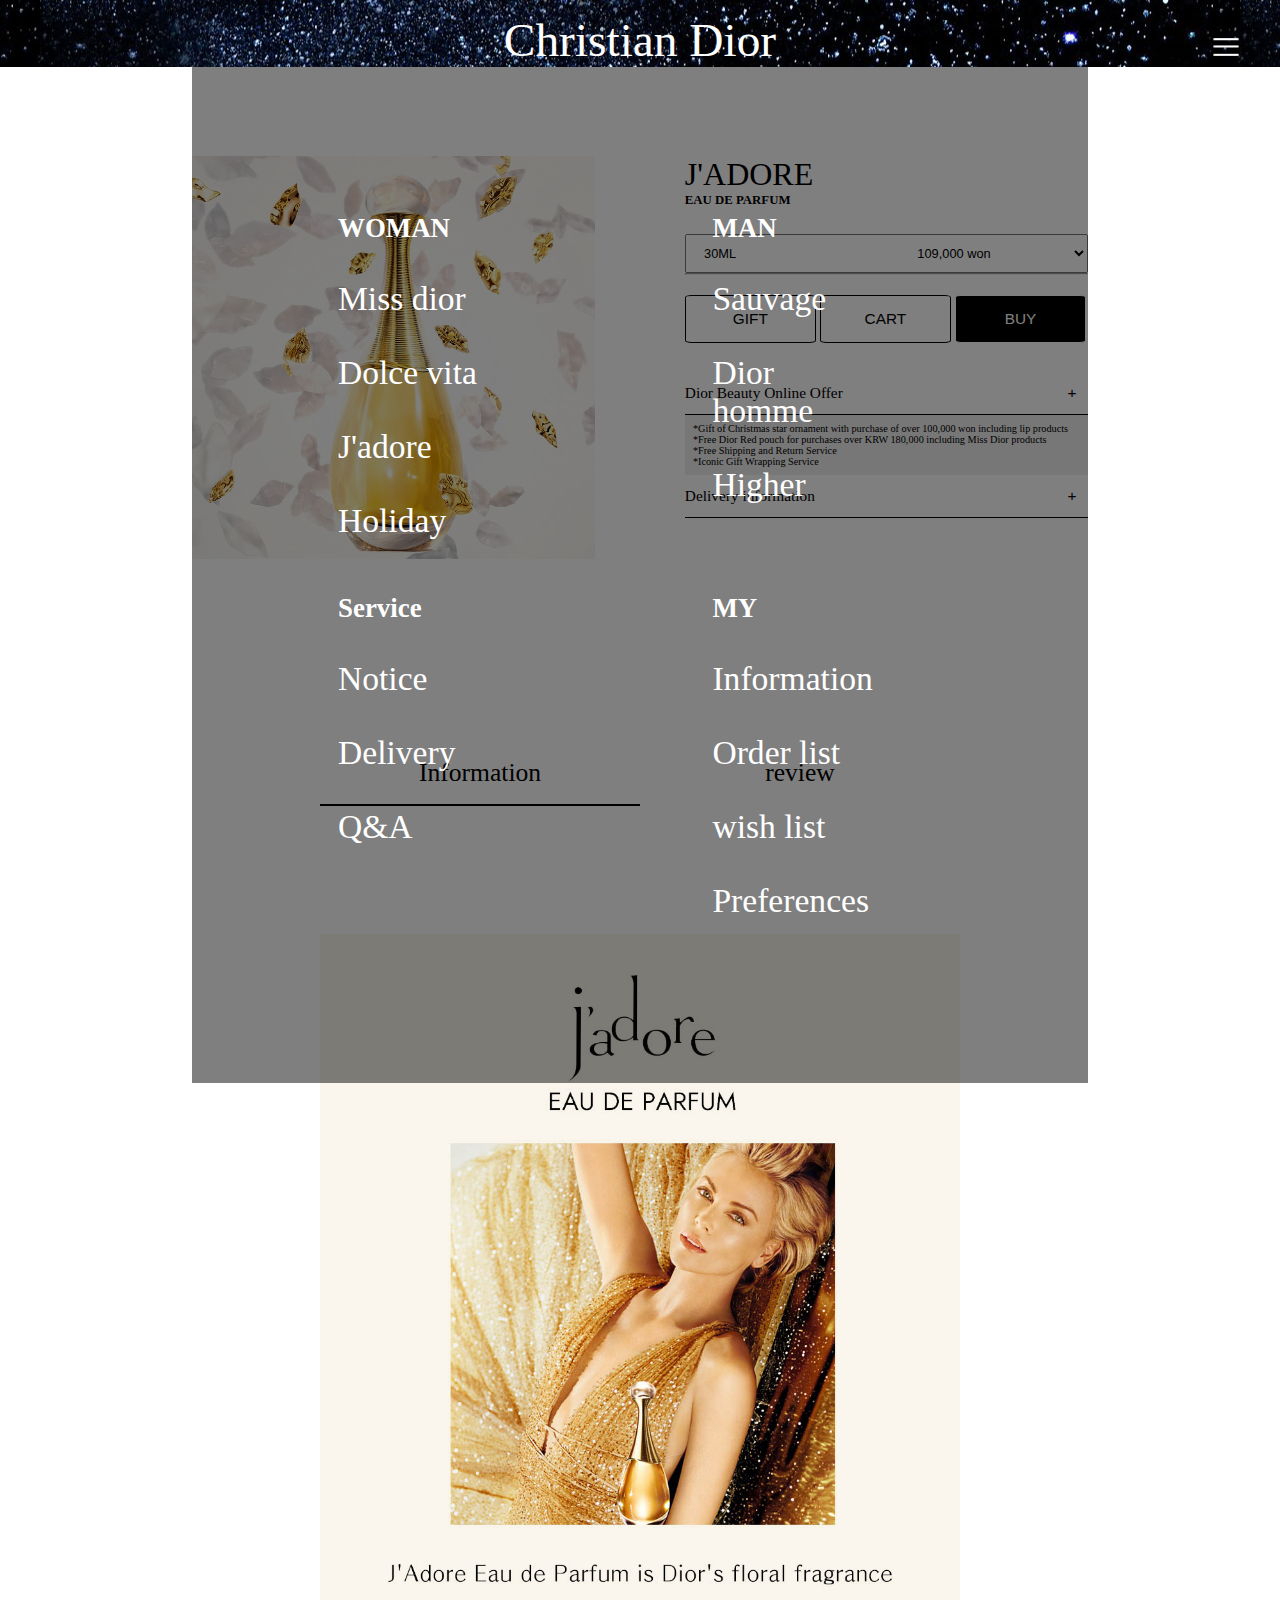
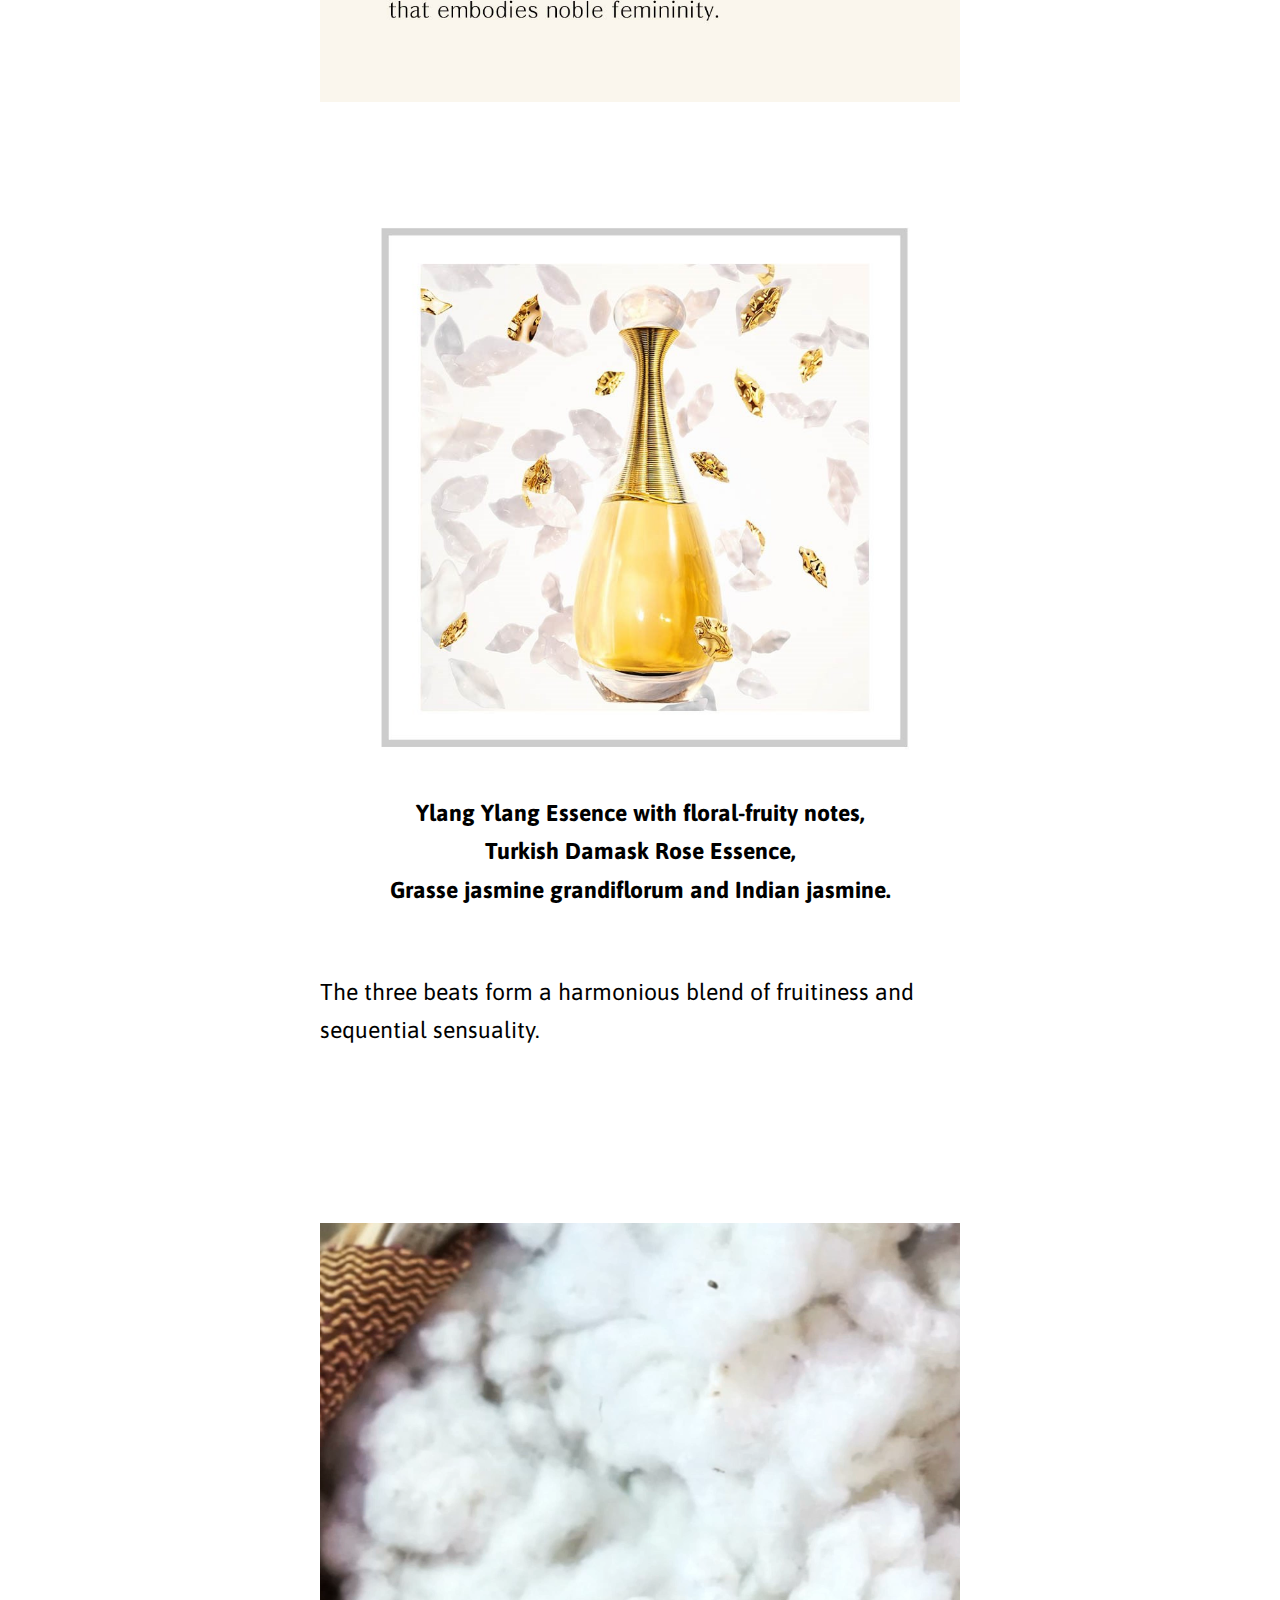
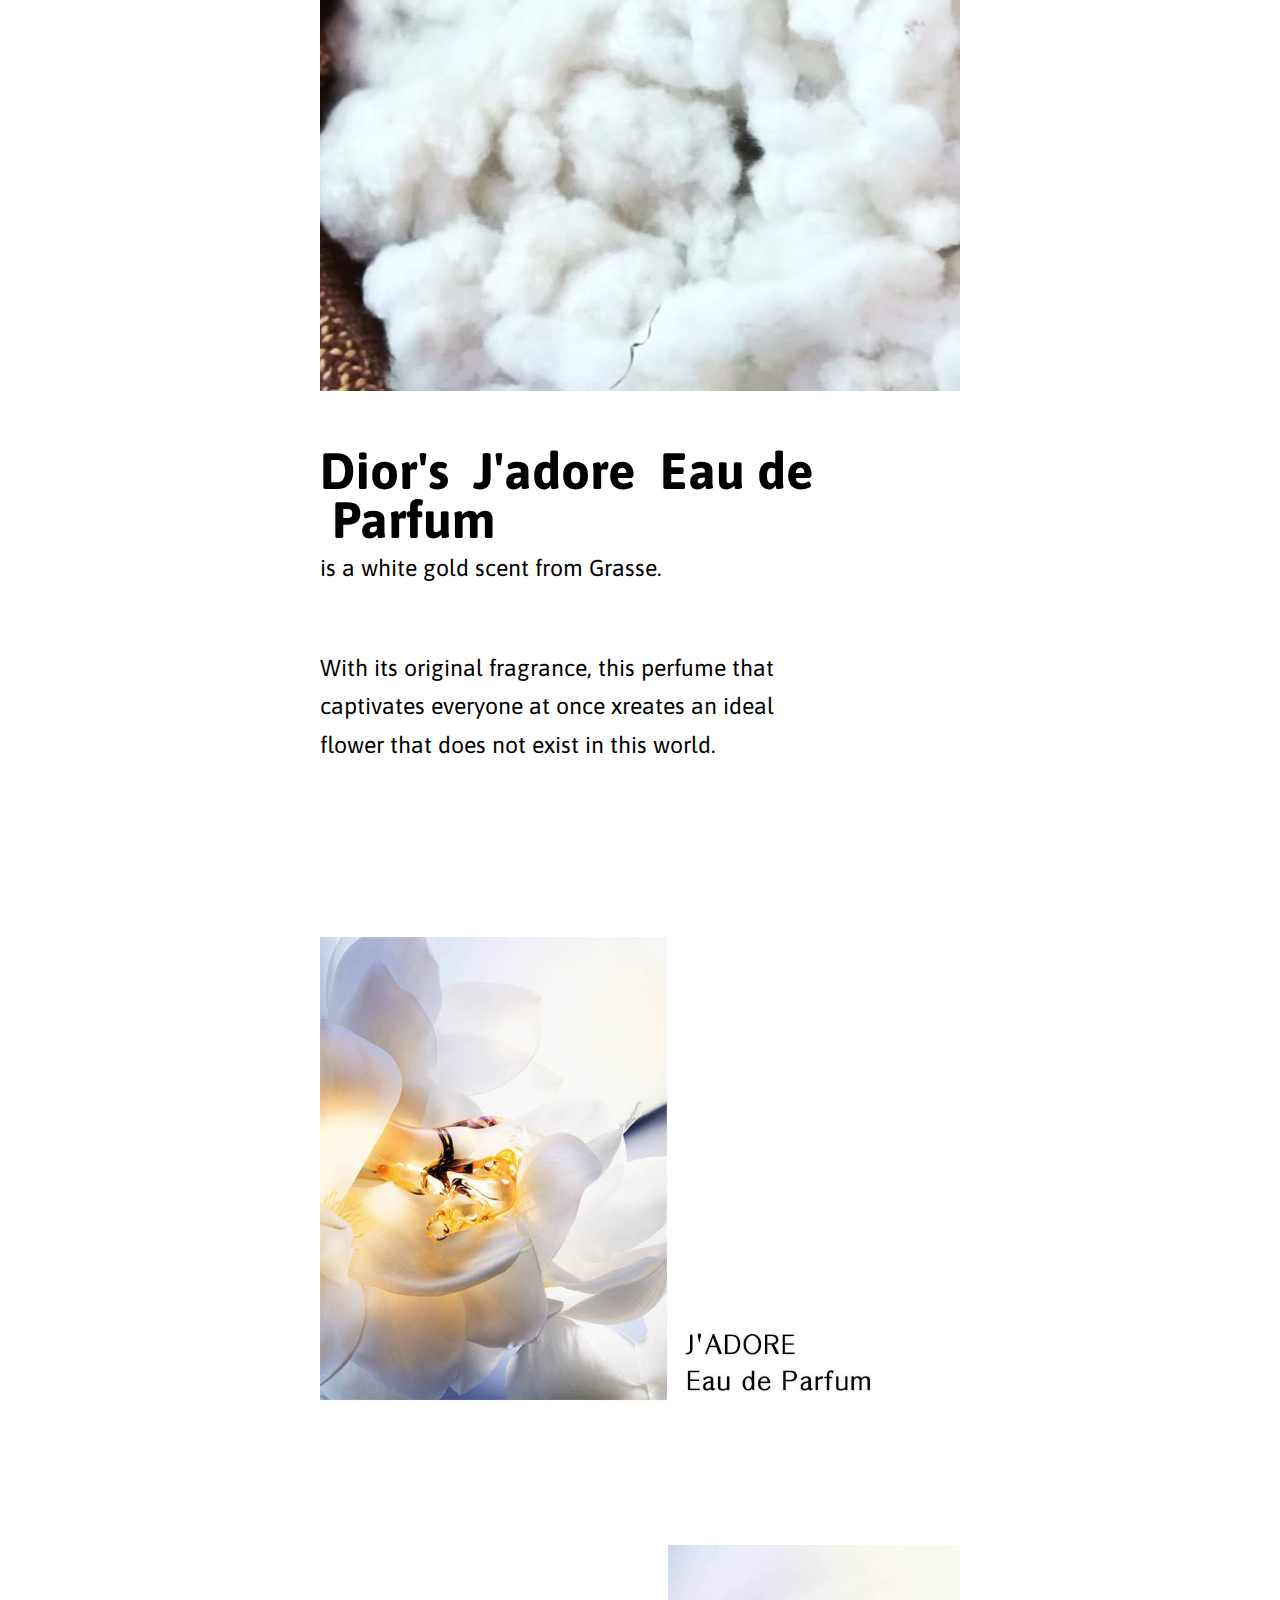
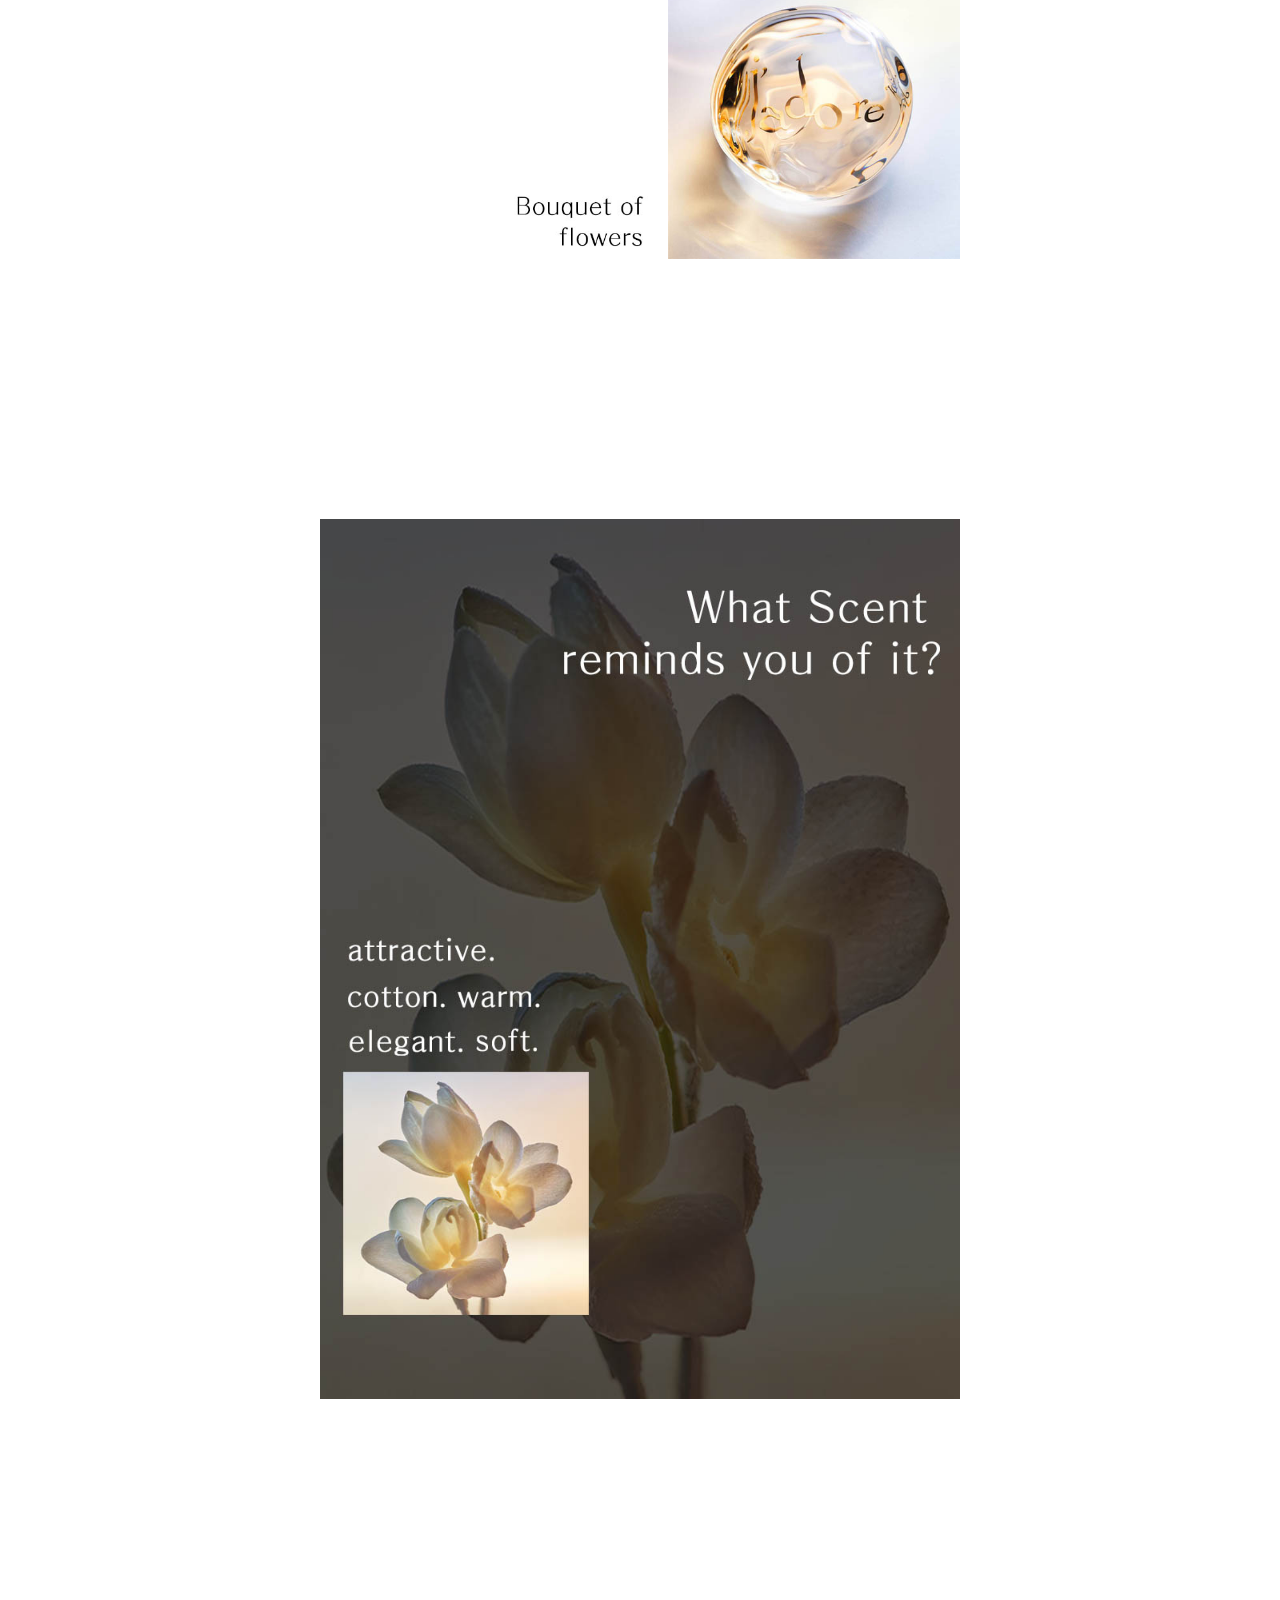
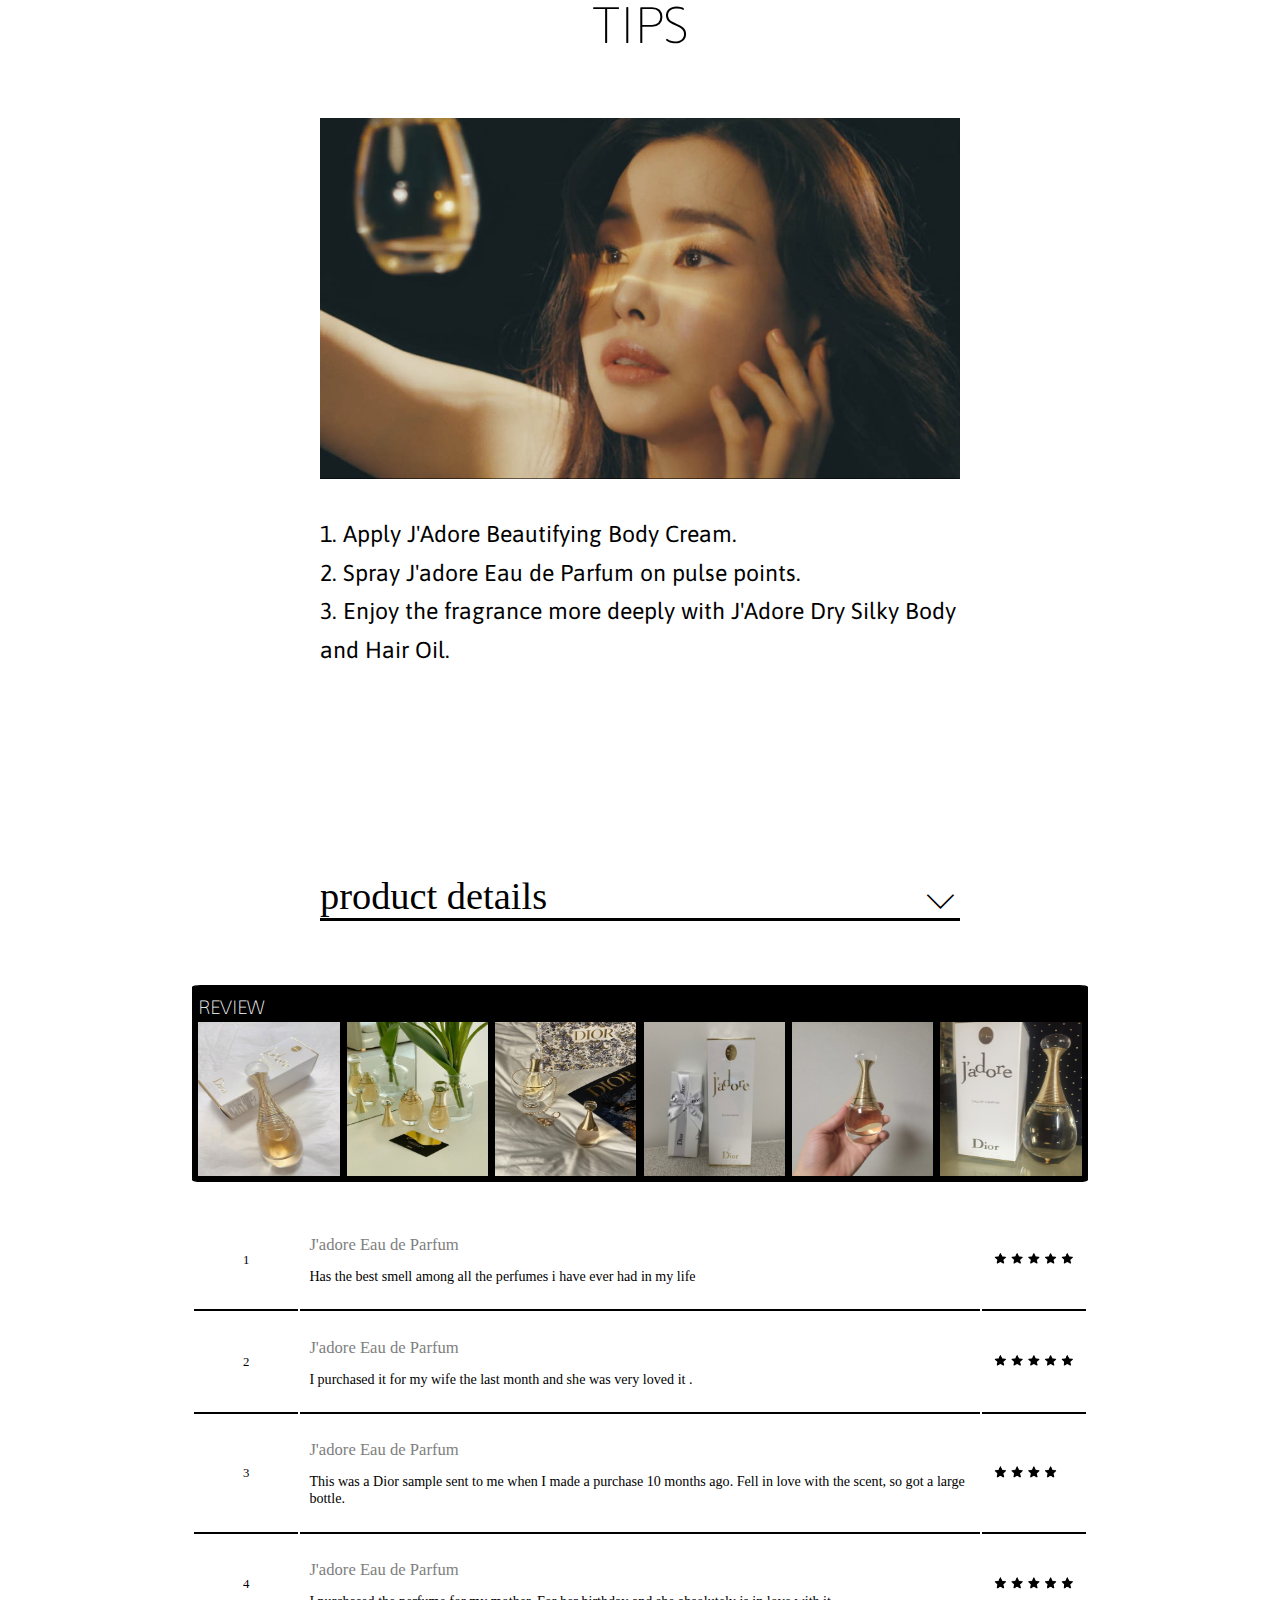
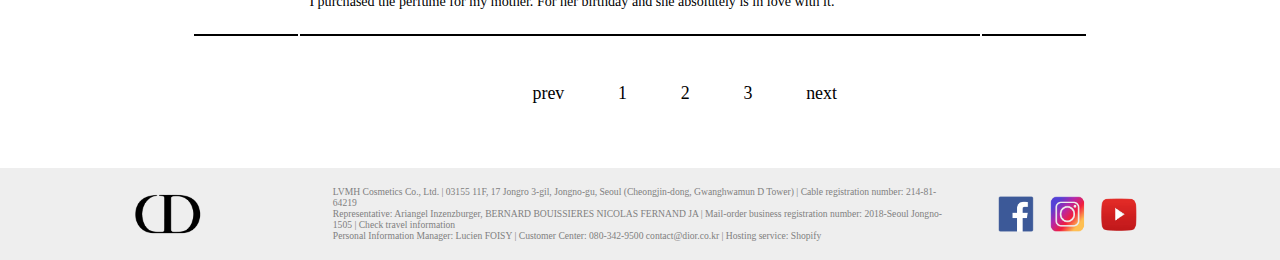
==== commit 8fb1de98: "sub-6" ====
--- a/sub1.html
+++ b/sub1.html
@@ -9,6 +9,7 @@
     <link rel="preconnect" href="https://fonts.googleapis.com">
     <link rel="preconnect" href="https://fonts.gstatic.com" crossorigin>
     <link href="https://fonts.googleapis.com/css2?family=Asap:wght@300&family=Chakra+Petch:wght@500&family=Nunito+Sans&family=Prompt&display=swap" rel="stylesheet">    
+    <link href="https://fonts.googleapis.com/css2?family=Nanum+Myeongjo&display=swap" rel="stylesheet">
 
     <link rel="stylesheet" href="css/sub1.css">
     <link href="img/dior.ico" rel="shortcut icon" type="image/x-icon">
@@ -196,7 +197,7 @@
                 <img src="img/top7.jpg" id="model">
                 <img src="img/top9.jpg" id="two">
                 <br>
-                <h5>Tips</h5>
+                <h5>TIPS</h5>
                 <img src="img/top10.jpg"  id="hani">
                 <p>1. Apply J'Adore Beautifying Body Cream.<br>
                     2. Spray J'adore Eau de Parfum on pulse points.<br>                    
--- a/css/sub1.css
+++ b/css/sub1.css
@@ -8,7 +8,7 @@
 
 @media (max-width:777px){
     header{background-image: url(../img/1.jpg); background-size: cover; width: 100%; position: fixed; top: 0; z-index: 5;}
-    #logo{font-family: 'Nanum Myeongjo', serif; font-size: 11vw; text-align: center; font-weight:900; position: relative; top:15px; padding:1% 5% 1% 0;} 
+    #logo{font-family: "Baskerville Old Face";font-size: 11vw; text-align: center; font-weight:900; position: relative; top:15px; padding:1% 5% 1% 0;} 
     #logo a{ color: white;}
     
     nav{ height: auto; width: 100%; z-index: 3; display: flex; flex-wrap:wrap;
@@ -18,39 +18,39 @@
     .tap{ position: relative; bottom: 6vw; right: 3%; width: 6vw;}
     .tap:hover{cursor: pointer;}
     
-    nav ul li:nth-of-type(1){font-size: 1.2em; text-shadow: 1px 2px 0px gray;font-family: 'Nanum Myeongjo', serif;  padding-left: 20%;}
-    nav ul li:nth-of-type(2),nav ul li:nth-of-type(3),nav ul li:nth-of-type(4),nav ul li:nth-of-type(5){padding-left: 20%;}
-    nav ul a{color: white; padding: 3%; display: flex; font-size: 2em; }
+    nav ul li:nth-of-type(1){font-size: 1.2em; text-shadow: 1px 2px 0px gray;font-family: 'Nanum Myeongjo', serif;  padding-left: 15%;}
+    nav ul li:nth-of-type(2),nav ul li:nth-of-type(3),nav ul li:nth-of-type(4),nav ul li:nth-of-type(5){padding-left: 15%;}
+    nav ul a{color: white; padding: 3%; display: flex; font-size: 1.5em; }
     nav ul a:hover{text-decoration: underline;}
     nav ul{width: 50%; padding-bottom: 10%}
     nav ul li{padding: 5%;}
     
     #buy{ margin: 0 auto; width: 97%; padding: 30% 0 7% 0;}
+    #pc{width: 100%; height: 105vw;}
     #pc img{width: 100%;}
 
-    #ml h2{font-size: 6vw; font-weight: 500;}
-    #ml h3{font-size: 3vw;}
-    #ml select{width: 100%; height: 10vw; font-size: 3vw; }
+    #ml h2{font-size: 8vw; font-weight: 500; font-family: "Baskerville Old Face";}
+    #ml h3{font-size: 5vw; font-weight: 500; font-family: "Baskerville Old Face";}
+    #ml select{width: 100%; height: 13vw; font-size: 3vw; }
     #ml select option{font-size: 3vw; display: flex; justify-content: space-between;}
     #ml select option span:nth-last-of-type(2){float: right;}
 
-    #ml .ck button{width: 32.5%; margin-top: 5%; margin-bottom: 7%; border: 0.5px solid; background: white; padding: 4% 0; font-size: 3.5vw; border-radius: 5%;}
+    #ml .ck button{width: 32.5%; margin-top: 5%; margin-bottom: 7%; border: 0.5px solid; background: white; padding: 4% 0; font-size: 5vw; border-radius: 5%;}
     #ml .ck button:nth-last-of-type(2){margin: 0 1%;}
     #ml .ck button:nth-child(3){background: black; color: white;}
 
     #buy article{width: 97%; margin: 0 auto;}
 
-    #online h3{font-size: 3vw; font-weight: 500; display: flex; justify-content: space-between; padding: 2% 0; border-bottom: 0.35px solid;}
-
-    #online p{ font-size: 2.5vw; padding: 2%; background: #eee;}
-    #online p{display: none;}
+    #online h3{font-size: 4vw; font-weight: 500; display: flex; justify-content: space-between; padding: 2% 0; border-bottom: 0.5px solid;}
+
+    #online p{display: none; font-size: 3.5vw; padding: 2%; background: #eee; line-height: 5vw;}
     #online p:nth-of-type(2){overflow: scroll; height: 240px;}
     #online .btn{ display: inline-block; width: 8%; background: none; border: none; font-size: 3vw;}
     #online .btn:hover{cursor: pointer;}
 
     #on{width: 97%; margin: 0 auto; padding-top: 10%;}
     #on ul{display: flex; justify-items: center; }
-    #on ul li{width: 50%; text-align: center;  padding: 2.5%; font-size: 5vw;}
+    #on ul li{width: 50%; text-align: center;  padding: 2.5%; font-size: 6vw;}
     #on ul li a{color: black;}
     #on ul li:nth-of-type(1){border-bottom: 3px solid;}
 
@@ -58,8 +58,8 @@
     #photo article #model{width: 100%; padding-bottom: 15%; }
     #photo article #cen{width: 100%; }
     #photo .cotton{width: 50%;}
-    #photo article p{ width: 100%; margin: 0 auto; text-align: center; font-weight: bold; padding: 2% 0; font-size: 3.5vw; font-family: 'Asap', sans-serif; line-height:4.5vw; }
-    #photo article p #bb{font-size:4.5vw;}
+    #photo article p{ width: 100%; margin: 0 auto; text-align: center; font-weight: bold; padding: 2% 0; font-size: 4.5vw; font-family: 'Asap', sans-serif; line-height:6.5vw; }
+    #photo article p #bb{font-size:6vw; font-family: "Baskerville Old Face";}
     #photo article #video{width: 100%; padding: 25% 0 7% 0;}
 
     
@@ -68,13 +68,13 @@
     #photo article h5{ text-align: center; padding-top: 30%; font-size: 6vw; font-family: 'Asap', sans-serif; }
     #photo article #hani{width: 100%; padding: 10% 0 3% 0;}
 
-    #photo article h6{display: flex; justify-content: space-between; text-align: center; font-size: 5vw; padding-top: 30%; border-bottom: solid; font-weight: 500;}
+    #photo article h6{font-family: 'Nanum Myeongjo', serif; display: flex; justify-content: space-between; text-align: center; font-size: 5vw; padding-top: 30%; border-bottom: 1px solid gray; font-weight: 500;}
     #photo article h6 button{width: 3vw; height: 3vw; background: none; font-size: 5vw; font-weight: 100; border: none;}
     #photo article h6 button:hover{cursor: pointer;}
-    #photo article #details{display: none; padding: 4% 3%; background: #eee; font-size: 0.95vw;}
-
-    #re{width: 90%; margin: 0 auto; display: flex; flex-wrap: wrap; justify-content: space-between; border-radius: 1%; background:black; background-size: cover; padding: 0.5%;}
-    #re h2{width: 100%; font-weight: 100; color: white; font-size: 3.5vw; font-family: 'Asap', sans-serif; padding: 0.5% 0;}
+    #photo article #details{display: none; padding: 4% 3%; background: #eee; font-size: 1.5vw;}
+
+    #re{width: 90%; margin: 0 auto; display: flex; flex-wrap: wrap; justify-content: space-between; border-radius: 1%; background:rgb(59, 59, 53); background-size: cover; padding: 0.5%;}
+    #re h2{width: 100%; text-align: center; font-weight: 100; color: white; font-size: 3.5vw; font-family: 'Asap', sans-serif; padding: 0.5% 0;}
     #re article{width: 16%; height: 12vw;}
     #re article img{width: 100%; height: 100%;}
 
@@ -85,10 +85,10 @@
     .view table tr td:nth-of-type(3){width:12%;}
     .view table tr td:nth-of-type(3) img{width: 100%;}
 
-    .view table tr td{padding: 2.7% 1%; border-bottom: 2.5px solid; width: 100%;}
+    .view table tr td{padding: 2.7% 1%; border-bottom: 2.5px solid darkgray; width: 100%;}
     .view table tr:nth-of-type(1){border-top: 3px solid;}
     .view table tr td a{color: black;}
-    .view table tr td span{color: gray; font-size: 2.8vw;}
+    .view table tr td span{color: rgb(61, 61, 61); font-size: 2.8vw;}
     .view table tr td p{font-size: 2vw; padding:3% 0 0 0;}
     .view article{display: flex; justify-content: space-evenly; margin: 0 auto; width: 20%;}
     .view article p{font-size: 2.5vw; padding: 0 15%;}
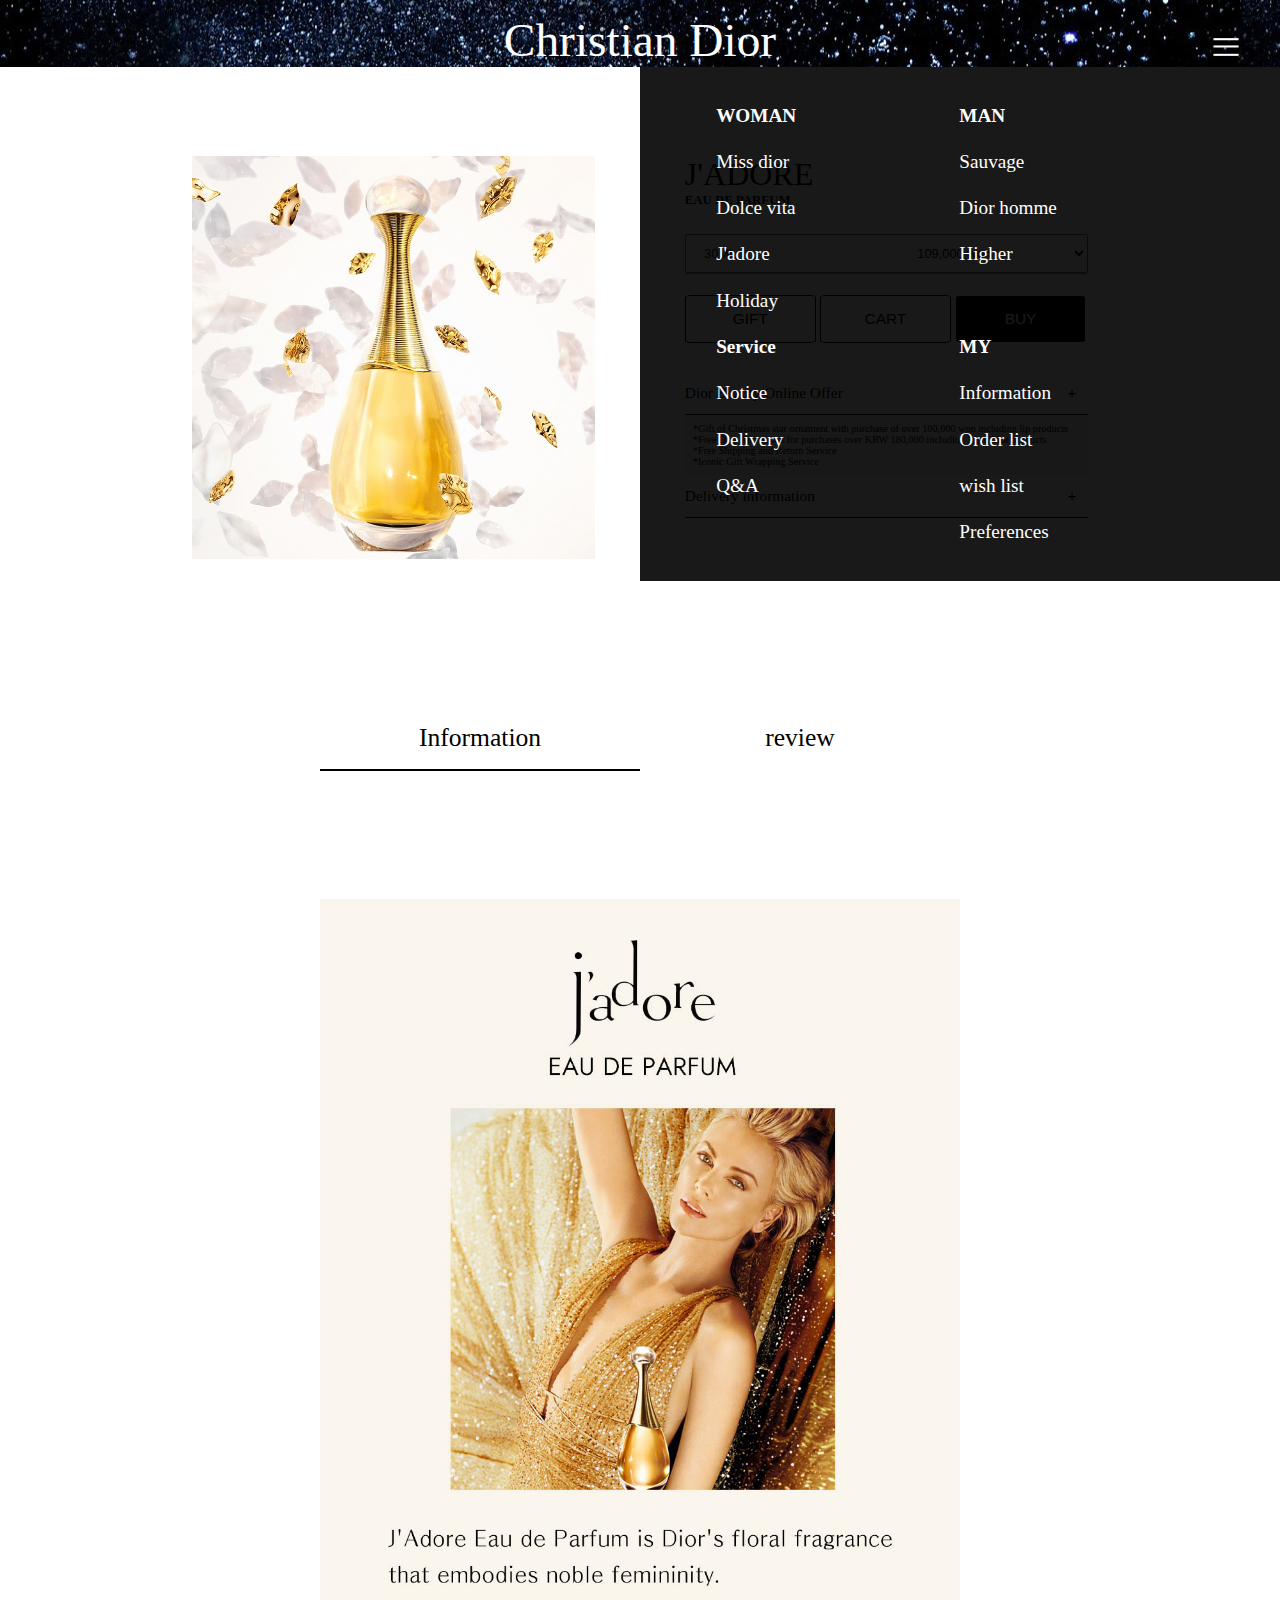
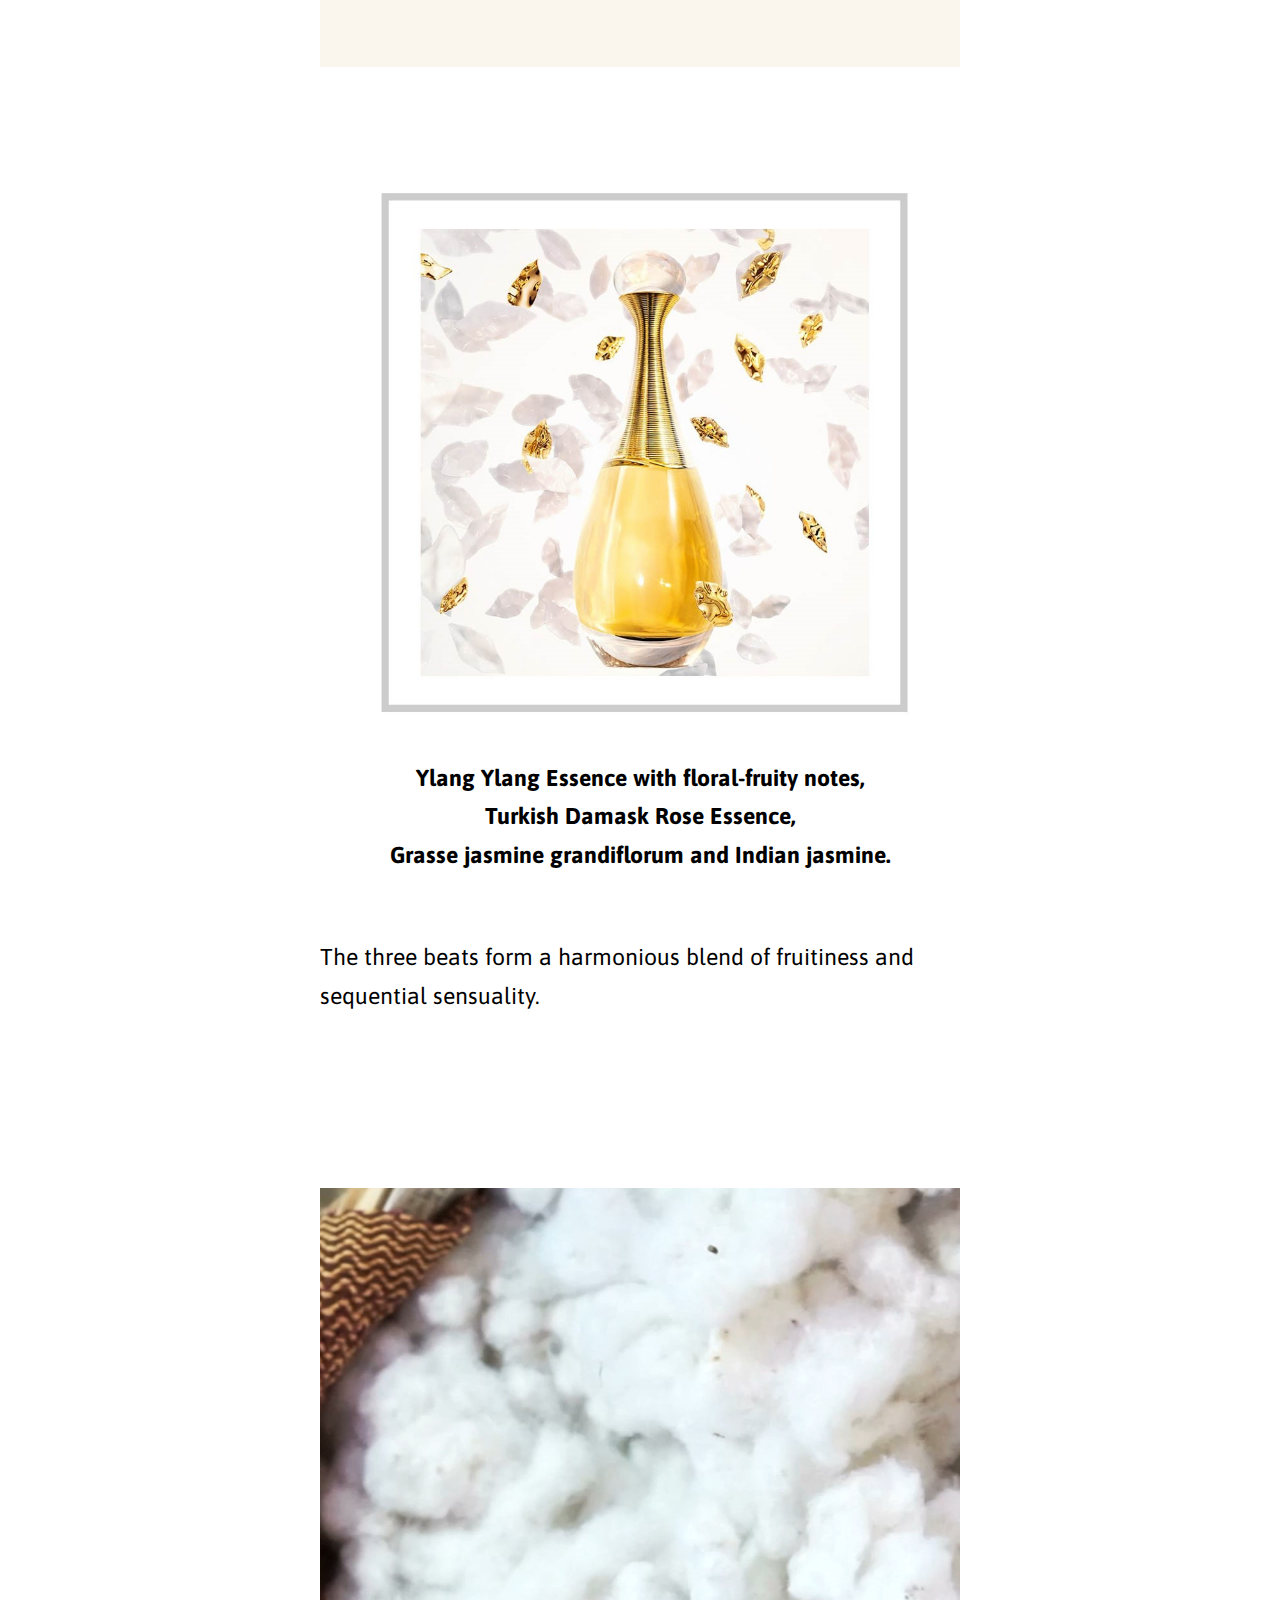
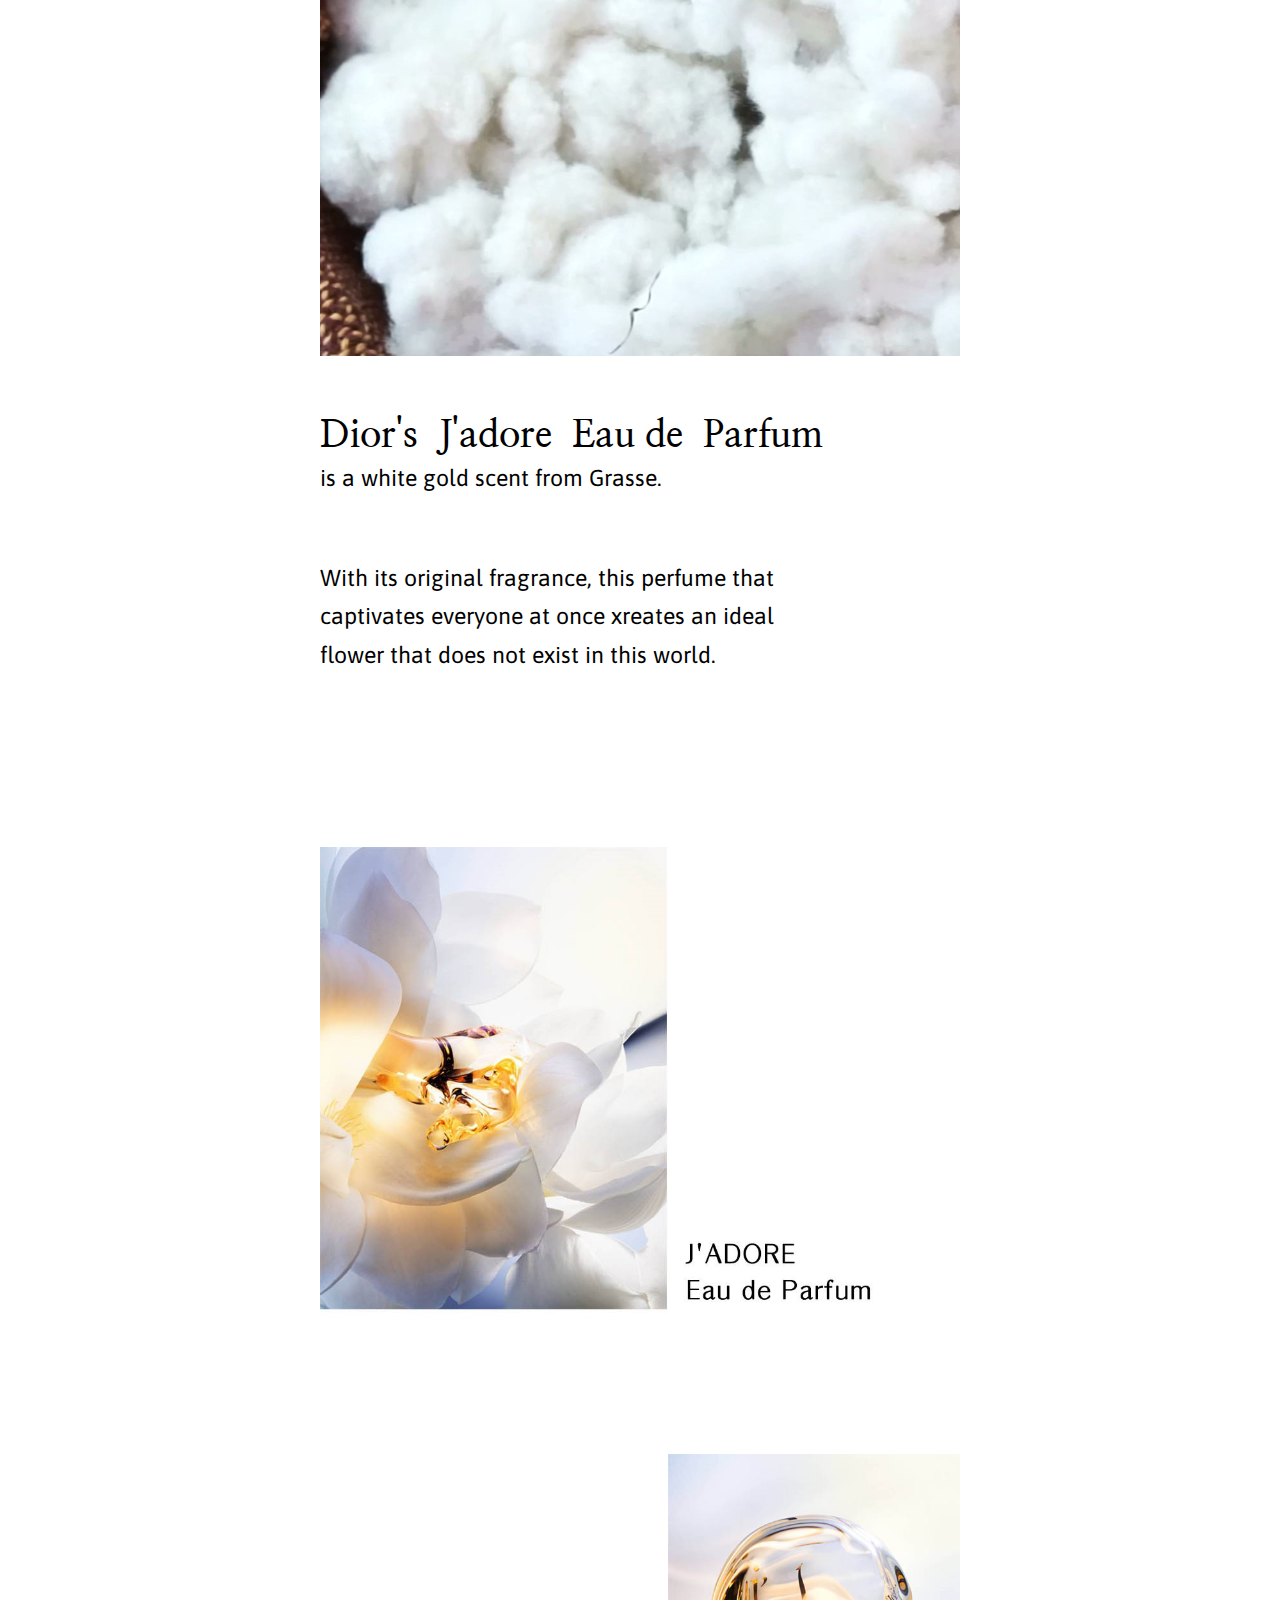
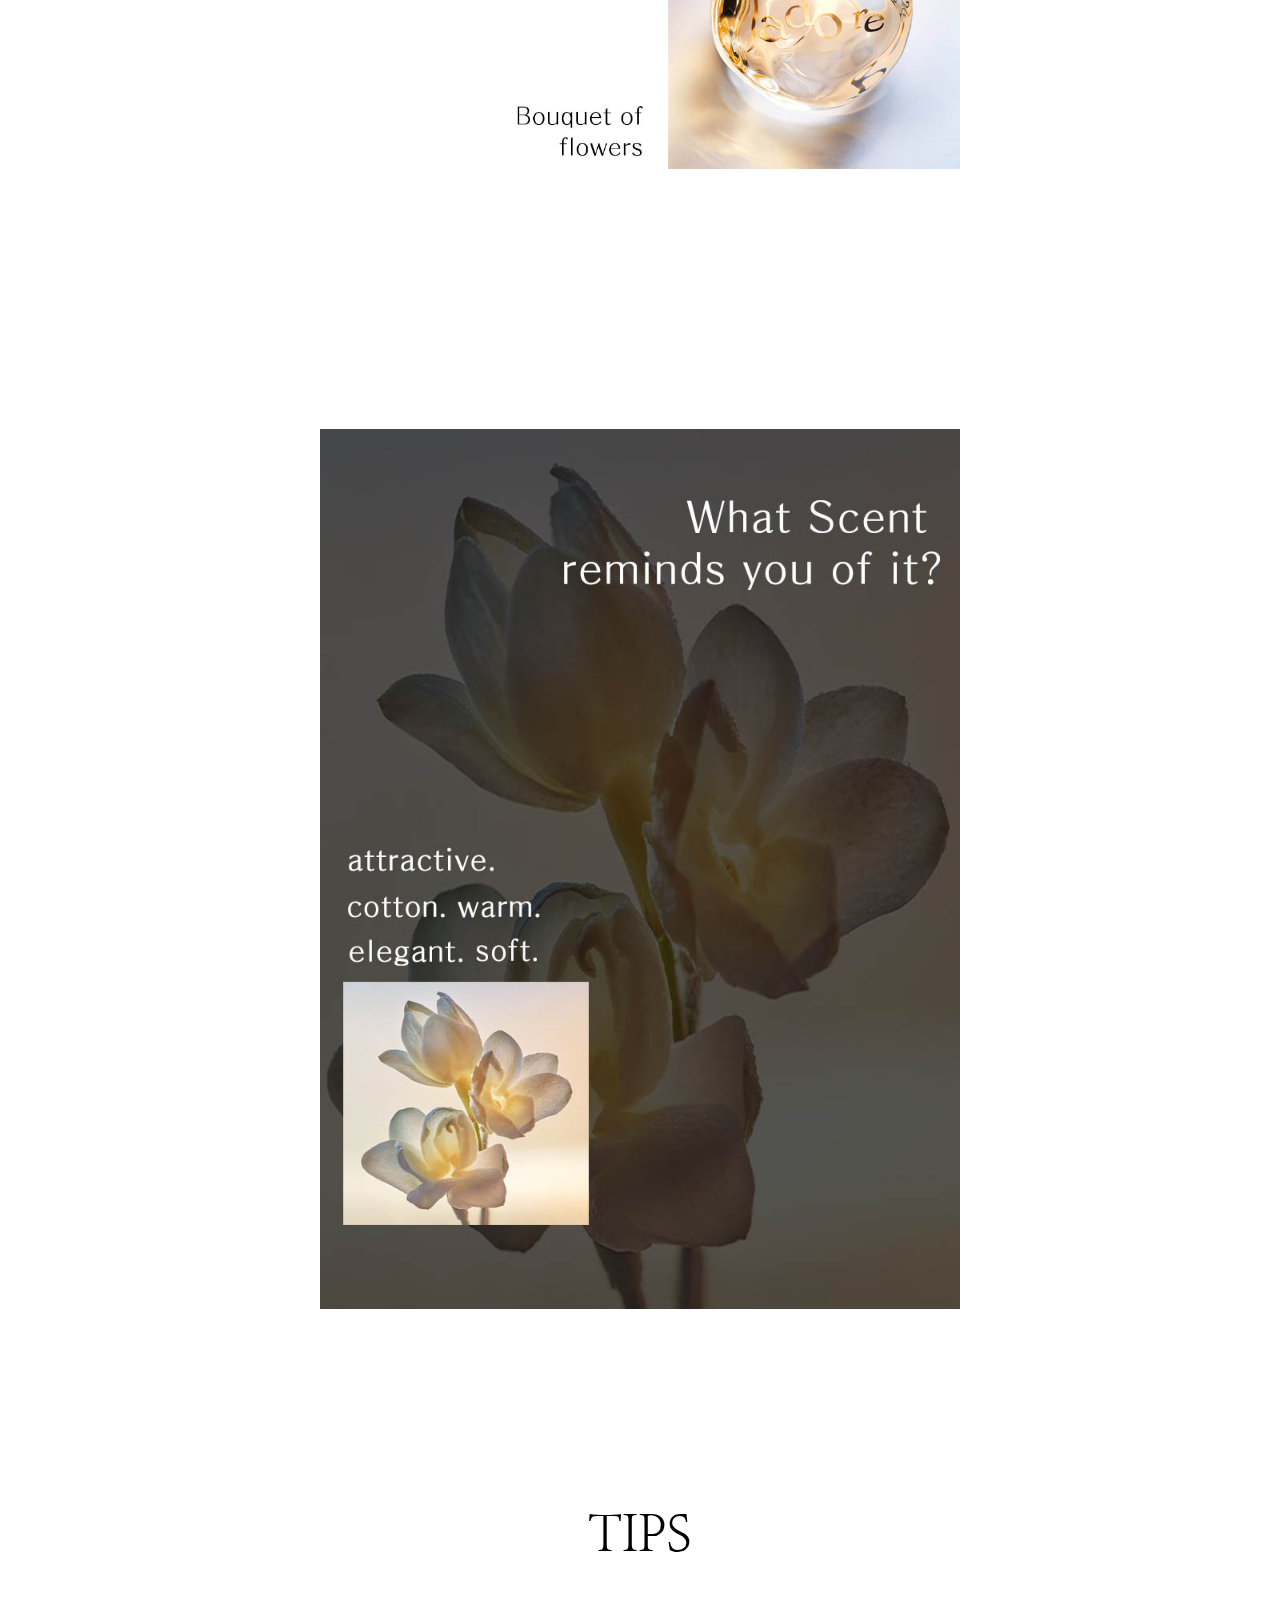
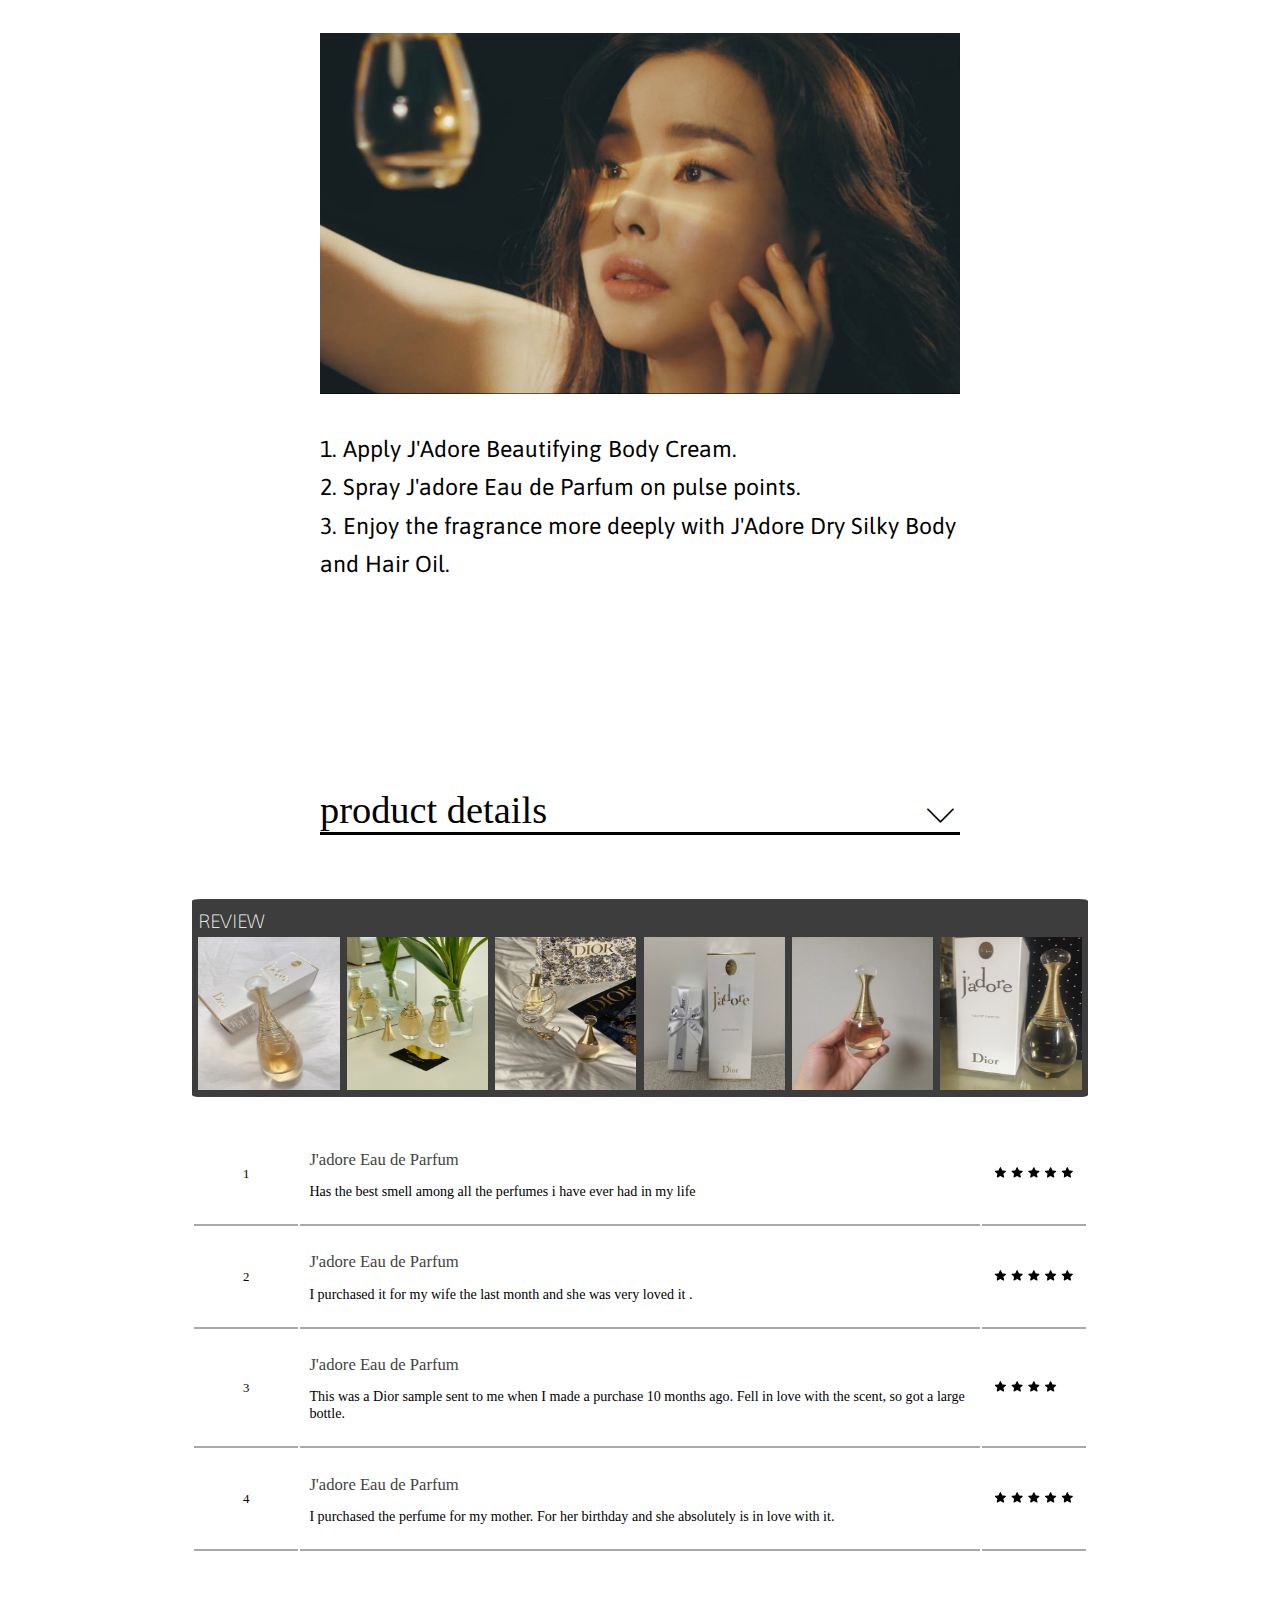
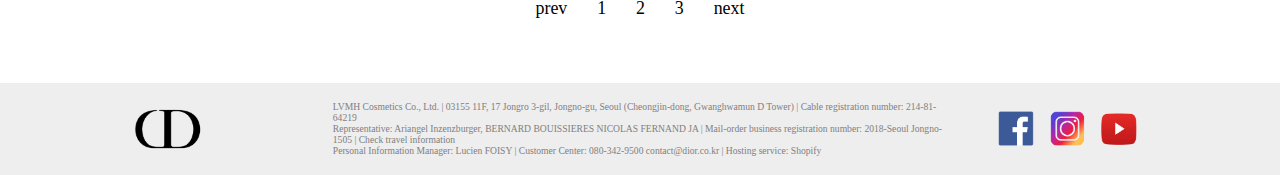
==== commit 5e4c9e02: "sub-7" ====
--- a/sub1.html
+++ b/sub1.html
@@ -8,7 +8,9 @@
     <title>Christian DIOR</title>
     <link rel="preconnect" href="https://fonts.googleapis.com">
     <link rel="preconnect" href="https://fonts.gstatic.com" crossorigin>
-    <link href="https://fonts.googleapis.com/css2?family=Asap:wght@300&family=Chakra+Petch:wght@500&family=Nunito+Sans&family=Prompt&display=swap" rel="stylesheet">    
+    <link
+        href="https://fonts.googleapis.com/css2?family=Asap:wght@300&family=Chakra+Petch:wght@500&family=Nunito+Sans&family=Prompt&display=swap"
+        rel="stylesheet">
     <link href="https://fonts.googleapis.com/css2?family=Nanum+Myeongjo&display=swap" rel="stylesheet">
 
     <link rel="stylesheet" href="css/sub1.css">
@@ -75,242 +77,272 @@
 
     </header>
 
-    <body>
-        <section id="top">
-            <div id="buy">
-                <article id="pc"><img src="img/pur-1.jpg" name="pink"></article>
-
-                <script src="https://code.jquery.com/jquery-3.3.1.min.js"></script>
+
+    <section id="top">
+        <div id="buy">
+            <article id="pc"><img src="img/pur-1.jpg" name="pink"></article>
+
+            <script src="https://code.jquery.com/jquery-3.3.1.min.js"></script>
+            <script>
+
+                var image = document.getElementsByName("pink")[0];
+                var img_array = ["img/pur-1.jpg", "img/pur-2.jpg"];
+                var index = 0;
+                function slide() {
+                    document['pink'].src = img_array[index];
+                    index++;
+                    if (index >= img_array.length) {
+                        index = 0;
+                    }
+                }
+                setInterval(slide, 2000);
+            </script>
+
+
+            <article id="ml">
+                <h2>J'ADORE</h2>
+                <h3>EAU DE PARFUM</h3><br>
+                <select>
+                    <option>
+                        &nbsp;&nbsp;&nbsp;&nbsp;30ML&nbsp;&nbsp;&nbsp;&nbsp;&nbsp;&nbsp;&nbsp;&nbsp;&nbsp;&nbsp;&nbsp;&nbsp;&nbsp;&nbsp;&nbsp;&nbsp;&nbsp;&nbsp;&nbsp;&nbsp;&nbsp;&nbsp;&nbsp;&nbsp;&nbsp;&nbsp;&nbsp;&nbsp;&nbsp;&nbsp;&nbsp;&nbsp;&nbsp;&nbsp;&nbsp;&nbsp;&nbsp;&nbsp;&nbsp;&nbsp;&nbsp;&nbsp;&nbsp;&nbsp;&nbsp;&nbsp;&nbsp;&nbsp;&nbsp;&nbsp;&nbsp;109,000
+                        won</option>
+                    <option>
+                        &nbsp;&nbsp;&nbsp;&nbsp;50ML&nbsp;&nbsp;&nbsp;&nbsp;&nbsp;&nbsp;&nbsp;&nbsp;&nbsp;&nbsp;&nbsp;&nbsp;&nbsp;&nbsp;&nbsp;&nbsp;&nbsp;&nbsp;&nbsp;&nbsp;&nbsp;&nbsp;&nbsp;&nbsp;&nbsp;&nbsp;&nbsp;&nbsp;&nbsp;&nbsp;&nbsp;&nbsp;&nbsp;&nbsp;&nbsp;&nbsp;&nbsp;&nbsp;&nbsp;&nbsp;&nbsp;&nbsp;&nbsp;&nbsp;&nbsp;&nbsp;&nbsp;&nbsp;&nbsp;&nbsp;&nbsp;172,000
+                        won</option>
+                    <option>
+                        &nbsp;&nbsp;&nbsp;&nbsp;100ML&nbsp;&nbsp;&nbsp;&nbsp;&nbsp;&nbsp;&nbsp;&nbsp;&nbsp;&nbsp;&nbsp;&nbsp;&nbsp;&nbsp;&nbsp;&nbsp;&nbsp;&nbsp;&nbsp;&nbsp;&nbsp;&nbsp;&nbsp;&nbsp;&nbsp;&nbsp;&nbsp;&nbsp;&nbsp;&nbsp;&nbsp;&nbsp;&nbsp;&nbsp;&nbsp;&nbsp;&nbsp;&nbsp;&nbsp;&nbsp;&nbsp;&nbsp;&nbsp;&nbsp;&nbsp;&nbsp;&nbsp;&nbsp;&nbsp;248,000
+                        won</option>
+                    <option>
+                        &nbsp;&nbsp;&nbsp;&nbsp;150ML&nbsp;&nbsp;&nbsp;&nbsp;&nbsp;&nbsp;&nbsp;&nbsp;&nbsp;&nbsp;&nbsp;&nbsp;&nbsp;&nbsp;&nbsp;&nbsp;&nbsp;&nbsp;&nbsp;&nbsp;&nbsp;&nbsp;&nbsp;&nbsp;&nbsp;&nbsp;&nbsp;&nbsp;&nbsp;&nbsp;&nbsp;&nbsp;&nbsp;&nbsp;&nbsp;&nbsp;&nbsp;&nbsp;&nbsp;&nbsp;&nbsp;&nbsp;&nbsp;&nbsp;&nbsp;&nbsp;&nbsp;&nbsp;&nbsp;310,000
+                        won</option>
+                </select>
+                <hr>
+
+                <div class="ck">
+                    <button>GIFT</button><button>CART</button><button>BUY</button>
+                </div>
+
+                <div id="online">
+                    <h3>Dior Beauty Online Offer<button class="btn">+</button></h3>
+
+                    <p class="gift">
+                        *Gift of Christmas star ornament with purchase of over 100,000 won including lip products<br>
+                        *Free Dior Red pouch for purchases over KRW 180,000 including Miss Dior products<br>
+                        *Free Shipping and Return Service<br>
+                        *Iconic Gift Wrapping Service
+
+                    </p>
+
+                    <h3>Delivery information<button class="btn">+</button></h3>
+                    <p class="gift">
+                        <span><b>Payment Guide</b><br>
+                            If the name of the depositor and the amount required for payment are different from the name
+                            of the actual depositor and the amount, the payment will not be processed.<br>
+                        </span><br>
+
+                        <span><b>Shipping information</b><br>
+                            In principle, same-day delivery is available for orders that have been paid for before 14:00
+                            on weekdays, but may vary depending on order volume or inventory.<br>
+                            Orders cannot be modified or canceled after shipment, and the return cost must be borne by
+                            the customer.<br>
+                            Delivery method: CJ Logistics<br>
+                            Delivery amount: KRW 2,500 (Free for purchases of KRW 50,000 or more)<br>
+                            Delivery Period: Average 5 days<br>
+                        </span><br>
+
+                        <span>
+                            <b>Exchange and return information</b><br>
+                            Exchanges and returns are possible within 7 days from the date of receipt of the
+                            product.<br>
+                            In the case of returns excluding product defects, refunds will be made after deducting 5,000
+                            won for round-trip shipping.<br>
+                            In the case of exchange or return due to product defect, free exchange or return will be
+                            made if the product is judged to be defective after confirmation through the customer
+                            center.<br>
+                            After opening or using the product, it is not possible to exchange or return due to simple
+                            change of mind.<br>
+                        </span>
+                    </p>
+
+                </div>
+
                 <script>
-
-                    var image = document.getElementsByName("pink")[0];
-                    var img_array = ["img/pur-1.jpg", "img/pur-2.jpg"];
-                    var index = 0;
-                    function slide() {
-                        document['pink'].src = img_array[index];
-                        index++;
-                        if (index >= img_array.length) {
-                            index = 0;
-                        }
-                    }
-                    setInterval(slide, 2000);
+                    $(document).ready(function () {
+                        $('.btn').click(function () {
+                            $(this).parent().next().slideToggle();
+                        });
+                    });
+
                 </script>
 
-
-                <article id="ml">
-                    <h2>J'ADORE</h2>
-                    <h3>EAU DE PARFUM</h3><br>
-                    <select>
-                        <option>&nbsp;&nbsp;&nbsp;&nbsp;30ML&nbsp;&nbsp;&nbsp;&nbsp;&nbsp;&nbsp;&nbsp;&nbsp;&nbsp;&nbsp;&nbsp;&nbsp;&nbsp;&nbsp;&nbsp;&nbsp;&nbsp;&nbsp;&nbsp;&nbsp;&nbsp;&nbsp;&nbsp;&nbsp;&nbsp;&nbsp;&nbsp;&nbsp;&nbsp;&nbsp;&nbsp;&nbsp;&nbsp;&nbsp;&nbsp;&nbsp;&nbsp;&nbsp;&nbsp;&nbsp;&nbsp;&nbsp;&nbsp;&nbsp;&nbsp;&nbsp;&nbsp;&nbsp;&nbsp;&nbsp;&nbsp;109,000 won</option>
-                        <option>&nbsp;&nbsp;&nbsp;&nbsp;50ML&nbsp;&nbsp;&nbsp;&nbsp;&nbsp;&nbsp;&nbsp;&nbsp;&nbsp;&nbsp;&nbsp;&nbsp;&nbsp;&nbsp;&nbsp;&nbsp;&nbsp;&nbsp;&nbsp;&nbsp;&nbsp;&nbsp;&nbsp;&nbsp;&nbsp;&nbsp;&nbsp;&nbsp;&nbsp;&nbsp;&nbsp;&nbsp;&nbsp;&nbsp;&nbsp;&nbsp;&nbsp;&nbsp;&nbsp;&nbsp;&nbsp;&nbsp;&nbsp;&nbsp;&nbsp;&nbsp;&nbsp;&nbsp;&nbsp;&nbsp;&nbsp;172,000 won</option>
-                        <option>&nbsp;&nbsp;&nbsp;&nbsp;100ML&nbsp;&nbsp;&nbsp;&nbsp;&nbsp;&nbsp;&nbsp;&nbsp;&nbsp;&nbsp;&nbsp;&nbsp;&nbsp;&nbsp;&nbsp;&nbsp;&nbsp;&nbsp;&nbsp;&nbsp;&nbsp;&nbsp;&nbsp;&nbsp;&nbsp;&nbsp;&nbsp;&nbsp;&nbsp;&nbsp;&nbsp;&nbsp;&nbsp;&nbsp;&nbsp;&nbsp;&nbsp;&nbsp;&nbsp;&nbsp;&nbsp;&nbsp;&nbsp;&nbsp;&nbsp;&nbsp;&nbsp;&nbsp;&nbsp;248,000 won</option>
-                        <option>&nbsp;&nbsp;&nbsp;&nbsp;150ML&nbsp;&nbsp;&nbsp;&nbsp;&nbsp;&nbsp;&nbsp;&nbsp;&nbsp;&nbsp;&nbsp;&nbsp;&nbsp;&nbsp;&nbsp;&nbsp;&nbsp;&nbsp;&nbsp;&nbsp;&nbsp;&nbsp;&nbsp;&nbsp;&nbsp;&nbsp;&nbsp;&nbsp;&nbsp;&nbsp;&nbsp;&nbsp;&nbsp;&nbsp;&nbsp;&nbsp;&nbsp;&nbsp;&nbsp;&nbsp;&nbsp;&nbsp;&nbsp;&nbsp;&nbsp;&nbsp;&nbsp;&nbsp;&nbsp;310,000 won</option>
-                    </select>
-                    <hr>
-
-                    <div class="ck">
-                        <button>GIFT</button><button>CART</button><button>BUY</button>
-                    </div>
-
-                    <div id="online">
-                        <h3>Dior Beauty Online Offer<button class="btn">+</button></h3>
-                        
-                        <p class="gift">
-                            *Gift of Christmas star ornament with purchase of over 100,000 won including lip products<br>
-                            *Free Dior Red pouch for purchases over KRW 180,000 including Miss Dior products<br>
-                            *Free Shipping and Return Service<br>
-                            *Iconic Gift Wrapping Service
-
-                        </p>
-                        
-                        <h3>Delivery information<button class="btn">+</button></h3>
-                        <p class="gift">
-                            <span><b>Payment Guide</b><br>
-                                If the name of the depositor and the amount required for payment are different from the name of the actual depositor and the amount, the payment will not be processed.<br>
-                           </span><br>
-                            
-                           <span><b>Shipping information</b><br>
-                                In principle, same-day delivery is available for orders that have been paid for before 14:00 on weekdays, but may vary depending on order volume or inventory.<br>
-                                Orders cannot be modified or canceled after shipment, and the return cost must be borne by the customer.<br>
-                                Delivery method: CJ Logistics<br>
-                                Delivery amount: KRW 2,500 (Free for purchases of KRW 50,000 or more)<br>
-                                Delivery Period: Average 5 days<br> 
-                            </span><br>
-
-                            <span>
-                            <b>Exchange and return information</b><br>
-                            Exchanges and returns are possible within 7 days from the date of receipt of the product.<br>
-                            In the case of returns excluding product defects, refunds will be made after deducting 5,000 won for round-trip shipping.<br>
-                            In the case of exchange or return due to product defect, free exchange or return will be made if the product is judged to be defective after confirmation through the customer center.<br>
-                            After opening or using the product, it is not possible to exchange or return due to simple change of mind.<br>
-                            </span>
-                        </p>
-                      
-                    </div>
-                    
-                     <script>
-                        $(document).ready(function(){
-                            $('.btn').click(function(){
-                                $(this).parent().next().slideToggle();
-                            });
-                        });
-
-                     </script>
-
-                </article>
-            </div>
-        </section>
-
-
-
-
-        <section id="on">
-            <ul>
-                <li><a href=#>Information</a></li>
-                <li><a href=#re>review</a></li>
-            </ul>
-
-        </section>
-
-
-        <section id=photo>
-            <article>
-                <img src="img/top3.jpg" id="model">
-                <img src="img/pur-3.jpg" id="cen">
-                <p style="text-align:center" ><b>Ylang Ylang Essence with floral-fruity notes,<br>
+            </article>
+        </div>
+    </section>
+
+
+
+
+    <section id="on">
+        <ul>
+            <li><a href=#>Information</a></li>
+            <li><a href=#re>review</a></li>
+        </ul>
+
+    </section>
+
+
+    <section id=photo>
+        <article>
+            <img src="img/top3.jpg" id="model">
+            <img src="img/pur-3.jpg" id="cen">
+            <p style="text-align:center"><b>Ylang Ylang Essence with floral-fruity notes,<br>
 
                     Turkish Damask Rose Essence,<br>
-                    
-                     Grasse jasmine grandiflorum and Indian jasmine.<br><br></b></p>
-                    
-                    <p>The three beats form a harmonious blend of fruitiness and sequential sensuality.</p>
-                
-                <video src="img/836d1f67.h264.mp4" autoplay loop muted id="video"></video>
-                
-                <p><b id="bb">Dior's  &nbsp;J'adore &nbsp;Eau de &nbsp;Parfum</b><br> 
+
+                    Grasse jasmine grandiflorum and Indian jasmine.<br><br></b></p>
+
+            <p>The three beats form a harmonious blend of fruitiness and sequential sensuality.</p>
+
+            <video src="img/836d1f67.h264.mp4" autoplay loop muted id="video"></video>
+
+            <p><b id="bb">Dior's &nbsp;J'adore &nbsp;Eau de &nbsp;Parfum</b><br>
                 is a white gold scent from Grasse.</p>
-                <br><br>
-                <p>With its original fragrance, this perfume that<br>
+            <br><br>
+            <p>With its original fragrance, this perfume that<br>
                 captivates everyone at once xreates an ideal<br>
                 flower that does not exist in this world.</p>
-                <img src="img/top8.jpg" id="two">
-                <img src="img/top7.jpg" id="model">
-                <img src="img/top9.jpg" id="two">
-                <br>
-                <h5>TIPS</h5>
-                <img src="img/top10.jpg"  id="hani">
-                <p>1. Apply J'Adore Beautifying Body Cream.<br>
-                    2. Spray J'adore Eau de Parfum on pulse points.<br>                    
-                    3. Enjoy the fragrance more deeply with J'Adore Dry Silky Body and Hair Oil.</p>
-                
-                <h6>product details<button id="down">⌵</button></h6>
-                 <div id="details">
-                    <b>product name :</b><br>
-                    J'Adore - Eau de Parfum<br><br>
-                    
-                    <b>Capacity or Weight:</b><br>                    
-                    30ML, 50ML, 100ML, 150ML<br><br>
-
-                    <b>Product main specifications:</b><br>                    
-                    for all skin types<br><br>
-
-                    <b>Expiration date or expiration date after opening:</b><br>                    
-                    Products to be shipped are shipped sequentially, starting with products whose expiration date is more than 8 months from the date of receipt of the customer order.
-                    If you want to check the exact expiration date, please contact the Dior Customer Center (080-342-9500).<br><br>
-
-                    <b>How to use :</b><br>                    
-                    1. Apply J'Adore Beautifying Body Milk.<br>
-                    2. Spray J'adore Eau de Parfum on pulse points.<br>
-                    3. Enjoy the scent more deeply with J'Adore Dry Body Oil.<br><br>
-
-                    <b>Whether functional cosmetics have been reviewed:</b><br>                    
-                    Not applicable<br><br>
-
-                    <b>Cosmetics manufacturers and responsible cosmetics distributors:</b><br>                    
-                    Responsible Cosmetics Distributor: LVMH Cosmetics Co., Ltd.<br><br>
-              
-                    <b>[Precautions for use]</b><br>
-                    1. When using cosmetics or after use, there are red spots in the area of ​​use due to direct sunlight,
-                    If there are any abnormal symptoms or side effects such as swelling or itching, see a specialist
-                    to consult with<br>
-                    2. Refrain from using on areas with scars, etc.<br>
-                    3. Precautions for storage and handling<br>
-                    A) Keep out of reach of children<br>
-                    B) Store away from direct sunlight<br><br>
-
-                    *Please refer to the label attached to the product for detailed precautions.
-                    Country of manufacture: France
-                 </div>
-
-                 <script>
-                    $(function(){
-                        $('#down').click(function(){
-                            $('#details').slideToggle();
-                        });
+            <img src="img/top8.jpg" id="two">
+            <img src="img/top7.jpg" id="model">
+            <img src="img/top9.jpg" id="two">
+            <br>
+            <h5>TIPS</h5>
+            <img src="img/top10.jpg" id="hani">
+            <p>1. Apply J'Adore Beautifying Body Cream.<br>
+                2. Spray J'adore Eau de Parfum on pulse points.<br>
+                3. Enjoy the fragrance more deeply with J'Adore Dry Silky Body and Hair Oil.</p>
+
+            <h6>product details<button id="down">⌵</button></h6>
+            <div id="details">
+                <b>product name :</b><br>
+                J'Adore - Eau de Parfum<br><br>
+
+                <b>Capacity or Weight:</b><br>
+                30ML, 50ML, 100ML, 150ML<br><br>
+
+                <b>Product main specifications:</b><br>
+                for all skin types<br><br>
+
+                <b>Expiration date or expiration date after opening:</b><br>
+                Products to be shipped are shipped sequentially, starting with products whose expiration date is more
+                than 8 months from the date of receipt of the customer order.
+                If you want to check the exact expiration date, please contact the Dior Customer Center
+                (080-342-9500).<br><br>
+
+                <b>How to use :</b><br>
+                1. Apply J'Adore Beautifying Body Milk.<br>
+                2. Spray J'adore Eau de Parfum on pulse points.<br>
+                3. Enjoy the scent more deeply with J'Adore Dry Body Oil.<br><br>
+
+                <b>Whether functional cosmetics have been reviewed:</b><br>
+                Not applicable<br><br>
+
+                <b>Cosmetics manufacturers and responsible cosmetics distributors:</b><br>
+                Responsible Cosmetics Distributor: LVMH Cosmetics Co., Ltd.<br><br>
+
+                <b>[Precautions for use]</b><br>
+                1. When using cosmetics or after use, there are red spots in the area of ​​use due to direct sunlight,
+                If there are any abnormal symptoms or side effects such as swelling or itching, see a specialist
+                to consult with<br>
+                2. Refrain from using on areas with scars, etc.<br>
+                3. Precautions for storage and handling<br>
+                A) Keep out of reach of children<br>
+                B) Store away from direct sunlight<br><br>
+
+                *Please refer to the label attached to the product for detailed precautions.
+                Country of manufacture: France
+            </div>
+
+            <script>
+                $(function () {
+                    $('#down').click(function () {
+                        $('#details').slideToggle();
                     });
-                 </script>
-
-            </article>
-        </section>
-
-        
-        <section>
-            
-            <div id="re">
-                <h2>REVIEW</h2>
-                <article><a href="#"><img src="img/down.jpg"></a></article>
-                <article><a href="#"><img src="img/down(2).jpg"></a></article>
-                <article><a href="#"><img src="img/down(6).jpg"></a></article>
-                <article><a href="#"><img src="img/down(4).jpg"></a></article>
-                <article><a href="#"><img src="img/down(5).jpg"></a></article>
-                <article><a href="#"><img src="img/down(1).jpg"></a></article>
-            </div>
-        </section>
-
-        <section class="view">
-         <table>
+                });
+            </script>
+
+        </article>
+    </section>
+
+
+    <section>
+
+        <div id="re">
+            <h2>REVIEW</h2>
+            <article><a href="#"><img src="img/down.jpg"></a></article>
+            <article><a href="#"><img src="img/down(2).jpg"></a></article>
+            <article><a href="#"><img src="img/down(6).jpg"></a></article>
+            <article><a href="#"><img src="img/down(4).jpg"></a></article>
+            <article><a href="#"><img src="img/down(5).jpg"></a></article>
+            <article><a href="#"><img src="img/down(1).jpg"></a></article>
+        </div>
+    </section>
+
+    <section class="view">
+        <table>
             <tr>
                 <td>1</td>
                 <td><a href="#"><span>J'adore Eau de Parfum</span><br>
-                    <p>Has the best smell among all the perfumes i have ever had in my life</p></a></td>
+                        <p>Has the best smell among all the perfumes i have ever had in my life</p>
+                    </a></td>
                 <td><img src="img/star.png"></td>
             </tr>
             <tr>
                 <td>2</td>
                 <td><a href="#"><span>J'adore Eau de Parfum</span><br>
-                    <p>I purchased it for my wife the last month and she was very loved it .</p>
-
-                </a></td>
+                        <p>I purchased it for my wife the last month and she was very loved it .</p>
+
+                    </a></td>
                 <td><img src="img/star.png"></td>
             </tr>
             <tr>
                 <td>3</td>
                 <td><a href="#"><span>J'adore Eau de Parfum</span><br>
-                <p>This was a Dior sample sent to me when I made a purchase 10 months ago. Fell in love with the scent, so got a large bottle.</p></a></td>
+                        <p>This was a Dior sample sent to me when I made a purchase 10 months ago. Fell in love with the
+                            scent, so got a large bottle.</p>
+                    </a></td>
                 <td><img src="img/star2.png"></td>
             </tr>
             <tr>
                 <td>4</td>
                 <td><a href="#"><span>J'adore Eau de Parfum</span><br>
-                <p>I purchased the perfume for my mother. For her birthday and she absolutely is in love with it.</p></a></td>
+                        <p>I purchased the perfume for my mother. For her birthday and she absolutely is in love with
+                            it.</p>
+                    </a></td>
                 <td><img src="img/star.png"></td>
             </tr>
-         
-         </table>
-         <article>
-            <p><a href="#">prev</a></p><p><a href="#">1</a></p><p><a href="#">2</a></p><p><a href="#">3</a></p><P><a href="#">next</a></P>
-         </article>
-        </section>
-
-    </body>
+
+        </table>
+        <article>
+            <p><a href="#">prev</a></p>
+            <p><a href="#">1</a></p>
+            <p><a href="#">2</a></p>
+            <p><a href="#">3</a></p>
+            <P><a href="#">next</a></P>
+        </article>
+    </section>
+
+
 
     <footer>
         <div id="footer">
             <article class="logo2"><img src="img/dior2.png"></article>
             <article class="etc">
-                <p>LVMH Cosmetics Co., Ltd. | 03155 11F, 17 Jongro 3-gil, Jongno-gu, Seoul (Cheongjin-dong, Gwanghwamun D Tower) | Cable registration number: 214-81-64219<br>
-                    Representative: Ariangel Inzenzburger, BERNARD BOUISSIERES NICOLAS FERNAND JA | Mail-order business registration number: 2018-Seoul Jongno-1505 | Check travel information<br>
-                    Personal Information Manager: Lucien FOISY | Customer Center: 080-342-9500 contact@dior.co.kr | Hosting service: Shopify</p>
+                <p>LVMH Cosmetics Co., Ltd. | 03155 11F, 17 Jongro 3-gil, Jongno-gu, Seoul (Cheongjin-dong, Gwanghwamun
+                    D Tower) | Cable registration number: 214-81-64219<br>
+                    Representative: Ariangel Inzenzburger, BERNARD BOUISSIERES NICOLAS FERNAND JA | Mail-order business
+                    registration number: 2018-Seoul Jongno-1505 | Check travel information<br>
+                    Personal Information Manager: Lucien FOISY | Customer Center: 080-342-9500 contact@dior.co.kr |
+                    Hosting service: Shopify</p>
             </article>
             <article id="sns">
                 <a href="https://www.facebook.com/Dior/"><img src="img/face.png"></a>
--- a/css/sub1.css
+++ b/css/sub1.css
@@ -8,7 +8,7 @@
 
 @media (max-width:777px){
     header{background-image: url(../img/1.jpg); background-size: cover; width: 100%; position: fixed; top: 0; z-index: 5;}
-    #logo{font-family: "Baskerville Old Face";font-size: 11vw; text-align: center; font-weight:900; position: relative; top:15px; padding:1% 5% 1% 0;} 
+    #logo{font-family: 'Nanum Myeongjo', serif;font-size: 11vw; text-align: center; font-weight:900; position: relative; top:15px; padding:1% 5% 1% 0;} 
     #logo a{ color: white;}
     
     nav{ height: auto; width: 100%; z-index: 3; display: flex; flex-wrap:wrap;
@@ -29,8 +29,8 @@
     #pc{width: 100%; height: 105vw;}
     #pc img{width: 100%;}
 
-    #ml h2{font-size: 8vw; font-weight: 500; font-family: "Baskerville Old Face";}
-    #ml h3{font-size: 5vw; font-weight: 500; font-family: "Baskerville Old Face";}
+    #ml h2{font-size: 8vw;  font-family: 'Nanum Myeongjo', serif;}
+    #ml h3{font-size: 5vw;  }
     #ml select{width: 100%; height: 13vw; font-size: 3vw; }
     #ml select option{font-size: 3vw; display: flex; justify-content: space-between;}
     #ml select option span:nth-last-of-type(2){float: right;}
@@ -58,14 +58,14 @@
     #photo article #model{width: 100%; padding-bottom: 15%; }
     #photo article #cen{width: 100%; }
     #photo .cotton{width: 50%;}
-    #photo article p{ width: 100%; margin: 0 auto; text-align: center; font-weight: bold; padding: 2% 0; font-size: 4.5vw; font-family: 'Asap', sans-serif; line-height:6.5vw; }
-    #photo article p #bb{font-size:6vw; font-family: "Baskerville Old Face";}
+    #photo article p{ width: 100%; margin: 0 auto; text-align: center; ; padding: 2% 0; font-size: 4.5vw; font-family: 'Asap', sans-serif; line-height:6.5vw; }
+    #photo article p #bb{font-size:6vw; font-family: 'Nanum Myeongjo', serif; font-weight: 600;}
     #photo article #video{width: 100%; padding: 25% 0 7% 0;}
 
     
     #photo article #two{padding: 25% 0 0 0 ; width: 100%;}
     #photo article #flo{width: 100%; padding: 10% 0 25% 0;}
-    #photo article h5{ text-align: center; padding-top: 30%; font-size: 6vw; font-family: 'Asap', sans-serif; }
+    #photo article h5{ text-align: center; padding-top: 30%; font-size: 6vw;font-family: 'Nanum Myeongjo', serif;}
     #photo article #hani{width: 100%; padding: 10% 0 3% 0;}
 
     #photo article h6{font-family: 'Nanum Myeongjo', serif; display: flex; justify-content: space-between; text-align: center; font-size: 5vw; padding-top: 30%; border-bottom: 1px solid gray; font-weight: 500;}
@@ -112,24 +112,24 @@
 
 
 
-@media (min-width:778px) and (max-width:1999px){
+@media (min-width:778px) and (max-width:1199px){
     header{background-image: url(../img/1.jpg); height: auto; width: 100%;}
     #logo{font-family: "Baskerville Old Face"; font-size: 7vw; text-align: center;  position: relative; top: 15px;} 
     #logo a{color: white;}
     
-    nav{width: 80%; display: flex; flex-wrap: wrap; justify-content: space-between; padding: 10% 15% 10% 10%; position: absolute;  right: 0; z-index: 3; background-image: url(../img/1.jpg); }
+    nav{width: 80%; display: flex; flex-wrap: wrap; justify-content: space-between; padding: 3% 5% 10% 10%; position: absolute;  right: 0; z-index: 3; background:rgb(0,0,0,0.9);}
     #menu{display: flex; flex-direction: row-reverse;  }
     .tap{ position: relative; bottom: 3vw; right: 3%; width: 4vw;}
     .tap:hover{cursor: pointer;}
-    nav ul{width: 35%; padding-bottom: 3% ;}
+    nav ul{width: 45%; padding-bottom: 5% ;}
     nav ul li:nth-of-type(1){font-size: 3em; font-family: 'Nanum Myeongjo', serif; font-weight: bold;}
-    nav ul a{color: white; padding: 3vw; display: flex; font-size: 3vw;  }
+    nav ul a{color: white; padding: 1.5vw; display: flex; font-size: 3vw;  }
     nav ul a:hover{text-decoration: underline;}
 
     #buy{ display: flex; justify-content: space-between; margin: 0 auto; width: 95%; padding: 12% 0;}
     #pc img{width: 100%;}
 
-    #ml h2{font-size: 4vw; font-weight: 500;}
+    #ml h2{font-size: 4vw; font-weight: 500; font-family: "Baskerville Old Face";}
     #ml h3{font-size: 1.8vw;}
     #ml select{width: 100%; height: 5vw; font-size: 1.8vw; }
     #ml select option{font-size: 1.8vw;}
@@ -151,7 +151,7 @@
 
     #on{width: 90%; margin: 0 auto;  padding-top: 7%;}
     #on ul{display: flex; justify-items: center; }
-    #on ul li{width: 93%; text-align: center;  padding: 2.5%; font-size: 3vw;}
+    #on ul li{width: 93%; text-align: center;  padding: 2.5%; font-size: 3.5vw;}
     #on ul li a{color: black;}
     #on ul li:nth-of-type(1){border-bottom: 3px solid;}
 
@@ -160,20 +160,20 @@
     #photo article #cen{width: 100%; }
     #photo .cotton{width: 50%;}
     #photo article p{ width: 100%; margin: 0 auto; padding: 2% 0; font-size: 2.8vw; font-family: 'Asap', sans-serif; line-height:4.5vw; }
-    #photo article p #bb{font-size: 4vw;}
+    #photo article p #bb{font-size: 4vw; font-family: 'Nanum Myeongjo', serif;}
     #photo article #video{width: 100%; padding: 25% 0 7% 0;}
 
     #photo article #two{padding: 25% 0 0 0 ; width: 100%;}
     #photo article #flo{width: 100%; padding: 10% 0 25% 0;}
-    #photo article h5{ text-align: center; padding-top: 30%; font-size: 5vw; font-family: 'Asap', sans-serif; }
+    #photo article h5{ text-align: center; padding-top: 30%; font-size: 5vw; font-family: 'Nanum Myeongjo', serif; }
     #photo article #hani{width: 100%; padding: 10% 0 3% 0;}
 
-    #photo article h6{display: flex; justify-content: space-between; text-align: center; font-size: 3vw; font-weight: lighter; padding-top: 30%; border-bottom: solid;}
+    #photo article h6{display: flex; justify-content: space-between; text-align: center; font-size: 3vw; font-weight: lighter; padding-top: 30%; border-bottom: 1px solid; font-family: 'Nanum Myeongjo', serif;}
     #photo article h6 button{width: 3vw; height: 3vw; background: none; font-size: 3vw; font-weight: 100; border: none;}
     #photo article h6 button:hover{cursor: pointer;}
     #photo article #details{display: none; padding: 4% 3%; background: #eee; font-size: 0.95vw;}
 
-    #re{width: 80%; margin: 0 auto; display: flex; flex-wrap: wrap; justify-content: space-between; border-radius: 1%; background:black; background-size: cover; padding: 0.5%;}
+    #re{width: 80%; margin: 0 auto; display: flex; flex-wrap: wrap; justify-content: space-between; border-radius: 1%; background: rgb(61, 61, 61); background-size: cover; padding: 0.5%;}
     #re h2{width: 100%; font-weight: 100; color: white; font-size: 2.2vw; font-family: 'Asap', sans-serif; padding: 0.5% 0;}
     #re article{width: 16%; height: 12vw;}
     #re article img{width: 100%; height: 100%;}
@@ -185,10 +185,10 @@
     .view table tr td:nth-of-type(3){width:12%;}
     .view table tr td:nth-of-type(3) img{width: 100%;}
 
-    .view table tr td{padding: 2.7% 1%; border-bottom: 2.5px solid; width: 100%;}
+    .view table tr td{padding: 2.7% 1%; border-bottom: 2.5px solid darkgray; width: 100%;}
     .view table tr:nth-of-type(1){border-top: 3px solid;}
     .view table tr td a{color: black;}
-    .view table tr td span{color: gray; font-size: 2vw;}
+    .view table tr td span{color: rgb(68, 68, 68); font-size: 2vw;}
     .view table tr td p{font-size: 1.5vw; padding:2% 0 0 0;}
     .view article{display: flex; justify-content: space-evenly; margin: 0 auto; width: 20%;}
     .view article p{font-size: 2vw; padding: 0 10%;}
@@ -220,19 +220,20 @@
     #logo{ font-family: "Baskerville Old Face"; font-size: 3.7vw; text-align: center; padding-bottom: 1% ; font-weight: 500; position: relative; top: 1vw; } 
     #logo a{color: white;}
     
-    nav{display: flex;  justify-content: space-between;  width: 70%; 
-    position: absolute;  left: 50%; z-index: 3; transform: translateX(-50%); background: rgba(0,0,0,0.5)}
+    nav{display: flex;  flex-wrap: wrap; justify-content: space-between;  width: 50%; 
+    position: absolute; right: 0; padding: 2% 7% 2% 5%; z-index: 3;  background: rgba(0,0,0,0.9)}
     #menu{display: flex; flex-direction: row-reverse;}
     .tap{ position: absolute; top: 4%; right: 3%; width: 2.5vw;}
     .tap:hover{cursor: pointer;}
-    nav ul li:nth-of-type(1){font-size: 1vw; font-family: "바탕"; font-weight: bold;}
-    nav ul a{color: white; padding: 18px; display: flex; font-size: 2.1em; }
+    nav ul{width: 50%;}
+    nav ul li:nth-of-type(1){font-size:large; font-family: "바탕"; font-weight: bold;}
+    nav ul a{color: white; padding: 5%; display: flex; font-size: 1.5vw; }
     nav ul a:hover{text-decoration: underline;}
 
-    #buy{ display: flex; justify-content: space-between; margin: 0 auto; width: 70%; padding: 7% 0;}
+    #buy{ display: flex; height: 50vw; justify-content: space-between; margin: 0 auto; width: 70%; padding: 7% 0;}
     #pc img{width: 100%;}
 
-    #ml h2{font-size: 2.5vw; font-weight: 500;}
+    #ml h2{font-size: 2.5vw; font-weight: 500; font-family: "Baskerville Old Face"; }
     #ml h3{font-size: 1vw; padding-bottom: 2%;}
     #ml select{width: 100%; height: 3vw; font-size: 1vw; }
     #ml select option{font-size: 1vw; display: flex; justify-content: space-between;}
@@ -263,11 +264,12 @@
     #photo article #cen{width: 100%; }
     #photo .cotton{width: 50%;}
     #photo article p{ width: 100%; margin: 0 auto; padding: 2% 0; font-size: 1.8vw; font-family: 'Asap', sans-serif; line-height:3vw; }
+    #photo article p #bb{font-size: 3vw; font-family: 'Nanum Myeongjo', serif;}
     #photo article #video{width: 100%; padding: 25% 0 7% 0;}
 
     #photo article #two{padding: 25% 0 0 0 ; width: 100%;}
     #photo article #flo{width: 100%; padding: 10% 0 25% 0;}
-    #photo article h5{ text-align: center; padding-top: 30%; font-size: 4vw; font-weight: lighter; font-family: 'Asap', sans-serif; }
+    #photo article h5{ text-align: center; padding-top: 30%; font-size: 4vw; font-weight: lighter; font-family: 'Nanum Myeongjo', serif; }
     #photo article #hani{width: 100%; padding: 10% 0 3% 0;}
 
     #photo article h6{display: flex; justify-content: space-between; text-align: center; font-size: 3vw; font-weight: lighter; padding-top: 30%; border-bottom: solid;}
@@ -275,7 +277,7 @@
     #photo article h6 button:hover{cursor: pointer;}
     #photo article #details{display: none; padding: 4% 3%; background: #eee; font-size: 0.95vw;}
 
-    #re{width: 70%; margin: 0 auto; display: flex; flex-wrap: wrap; justify-content: space-between; border-radius: 1%; background:black; background-size: cover; padding: 0.5%;}
+    #re{width: 70%; margin: 0 auto; display: flex; flex-wrap: wrap; justify-content: space-between; border-radius: 1%;background: rgb(61, 61, 61);background-size: cover; padding: 0.5%;}
     #re h2{width: 100%; font-weight: 100; color: white; font-size: 1.5vw; font-family: 'Asap', sans-serif; padding: 0.5% 0;}
     #re article{width: 16%; height: 12vw;}
     #re article img{width: 100%; height: 100%;}
@@ -287,10 +289,10 @@
     .view table tr td:nth-of-type(3){width:10%;}
     .view table tr td:nth-of-type(3) img{width: 100%;}
 
-    .view table tr td{padding: 2.7% 1%; border-bottom: 2.5px solid; width: 100%;}
+    .view table tr td{padding: 2.7% 1%; border-bottom: 2.5px solid darkgray; width: 100%;}
     .view table tr:nth-of-type(1){border-top: 3px solid;}
     .view table tr td a{color: black;}
-    .view table tr td span{color: gray; font-size: 1.3vw;}
+    .view table tr td span{color: rgb(68, 68, 68); font-size: 1.3vw;}
     .view table tr td p{font-size: 1.1vw; padding:2% 0 0 0;}
     .view article{display: flex; justify-content: space-evenly; margin: 0 auto; width: 30%;}
     .view article p{font-size: 1.4vw;}
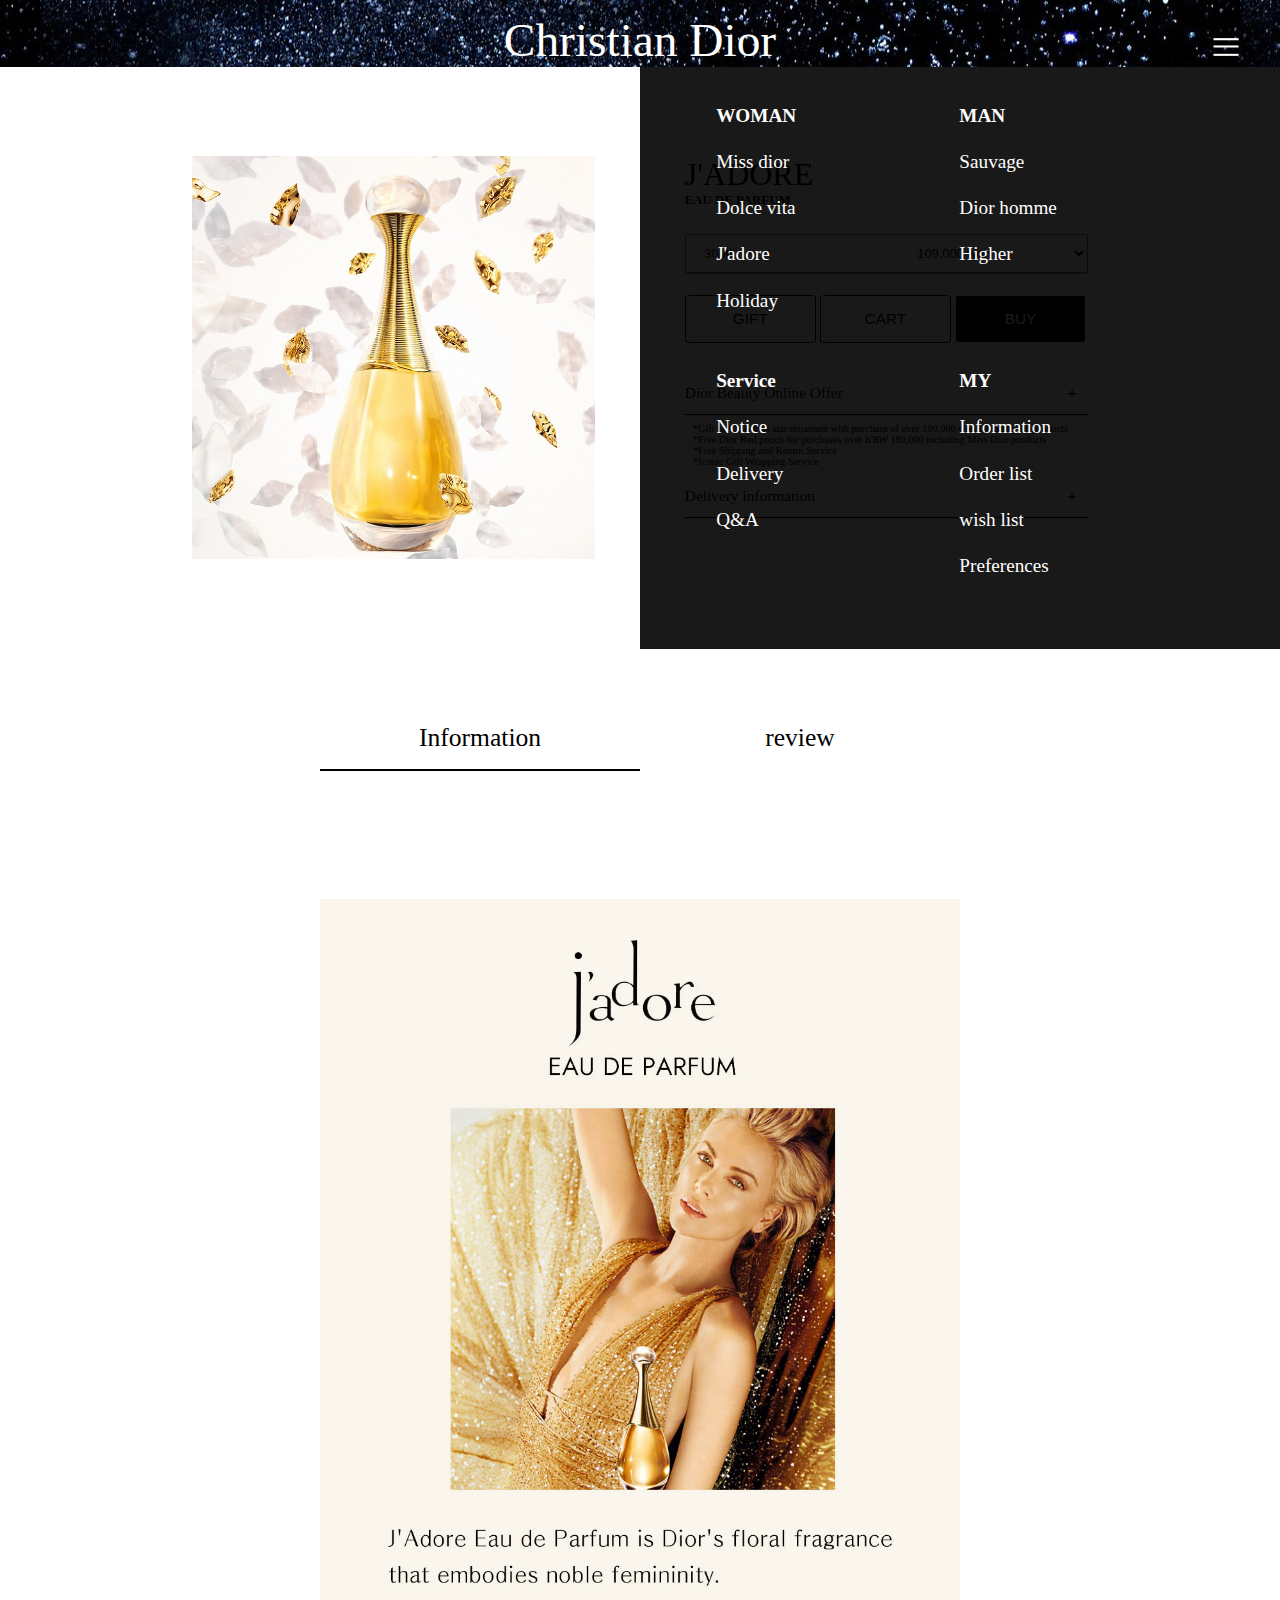
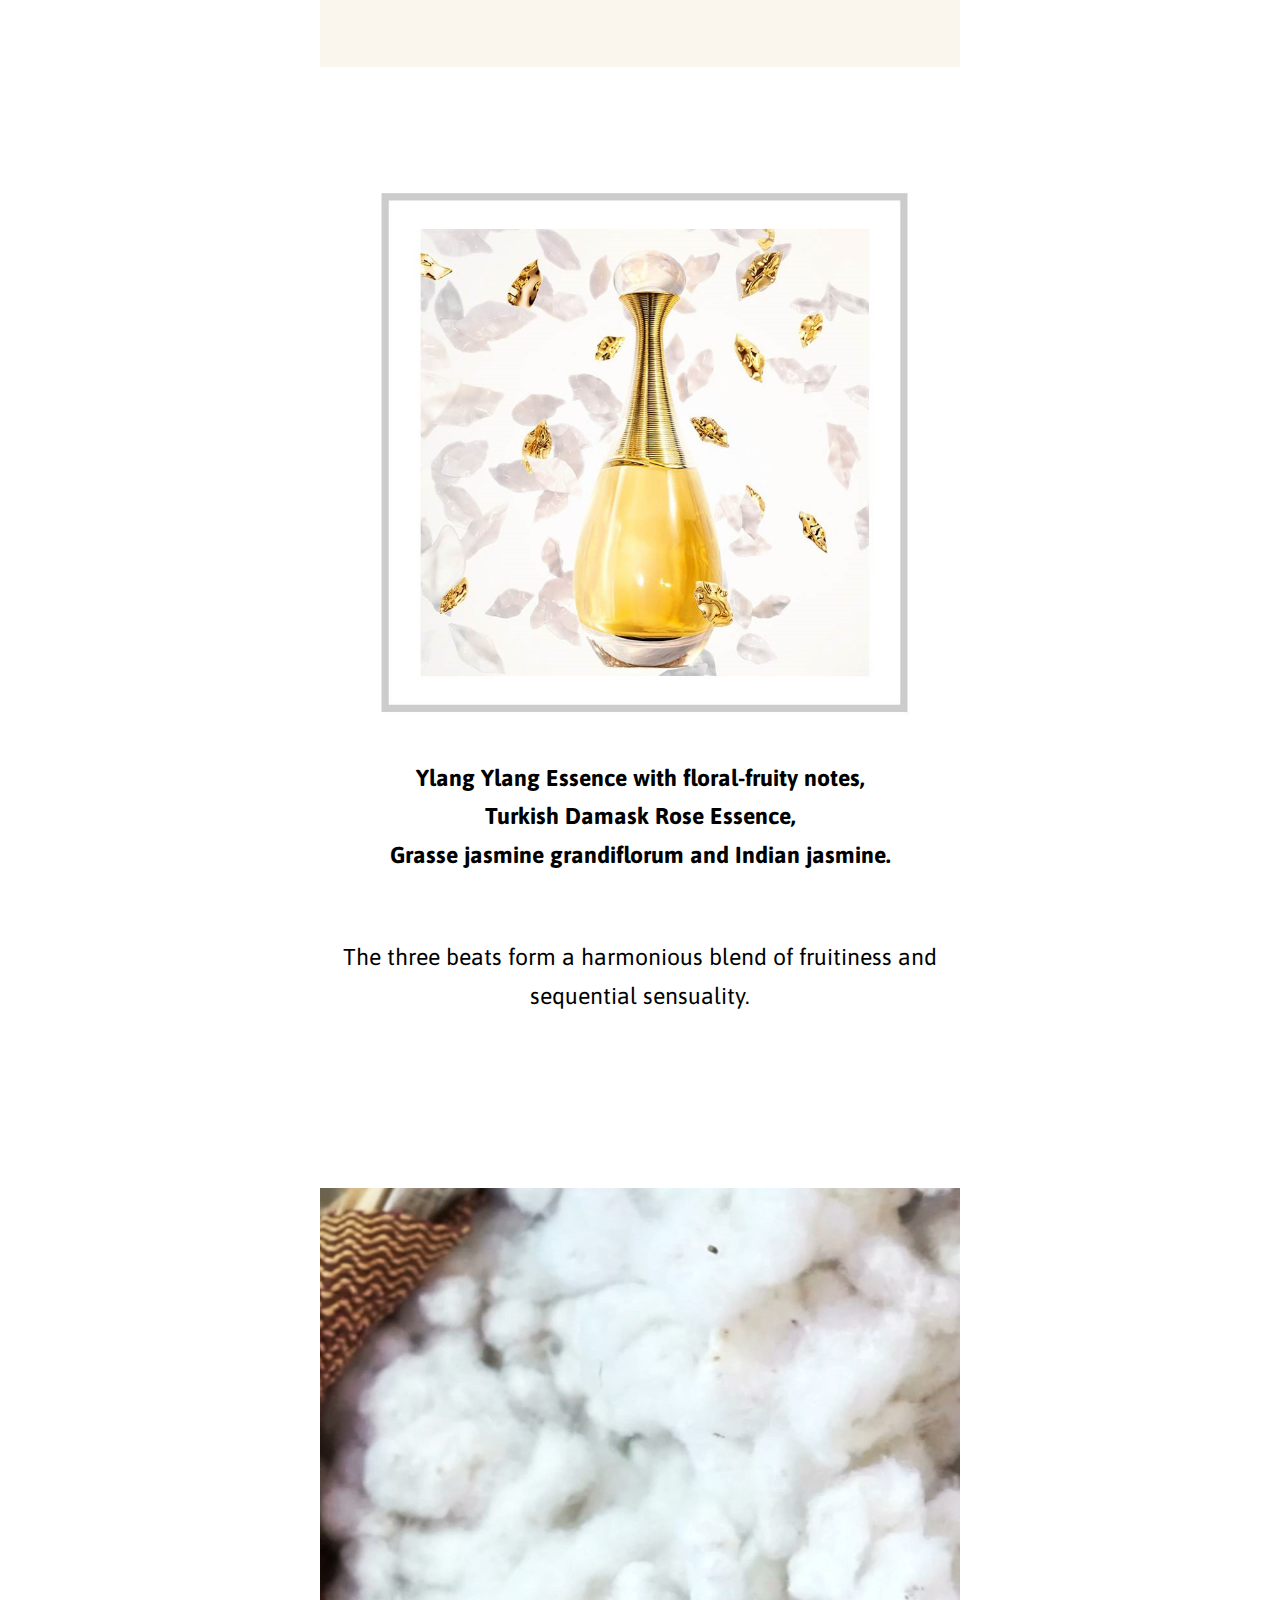
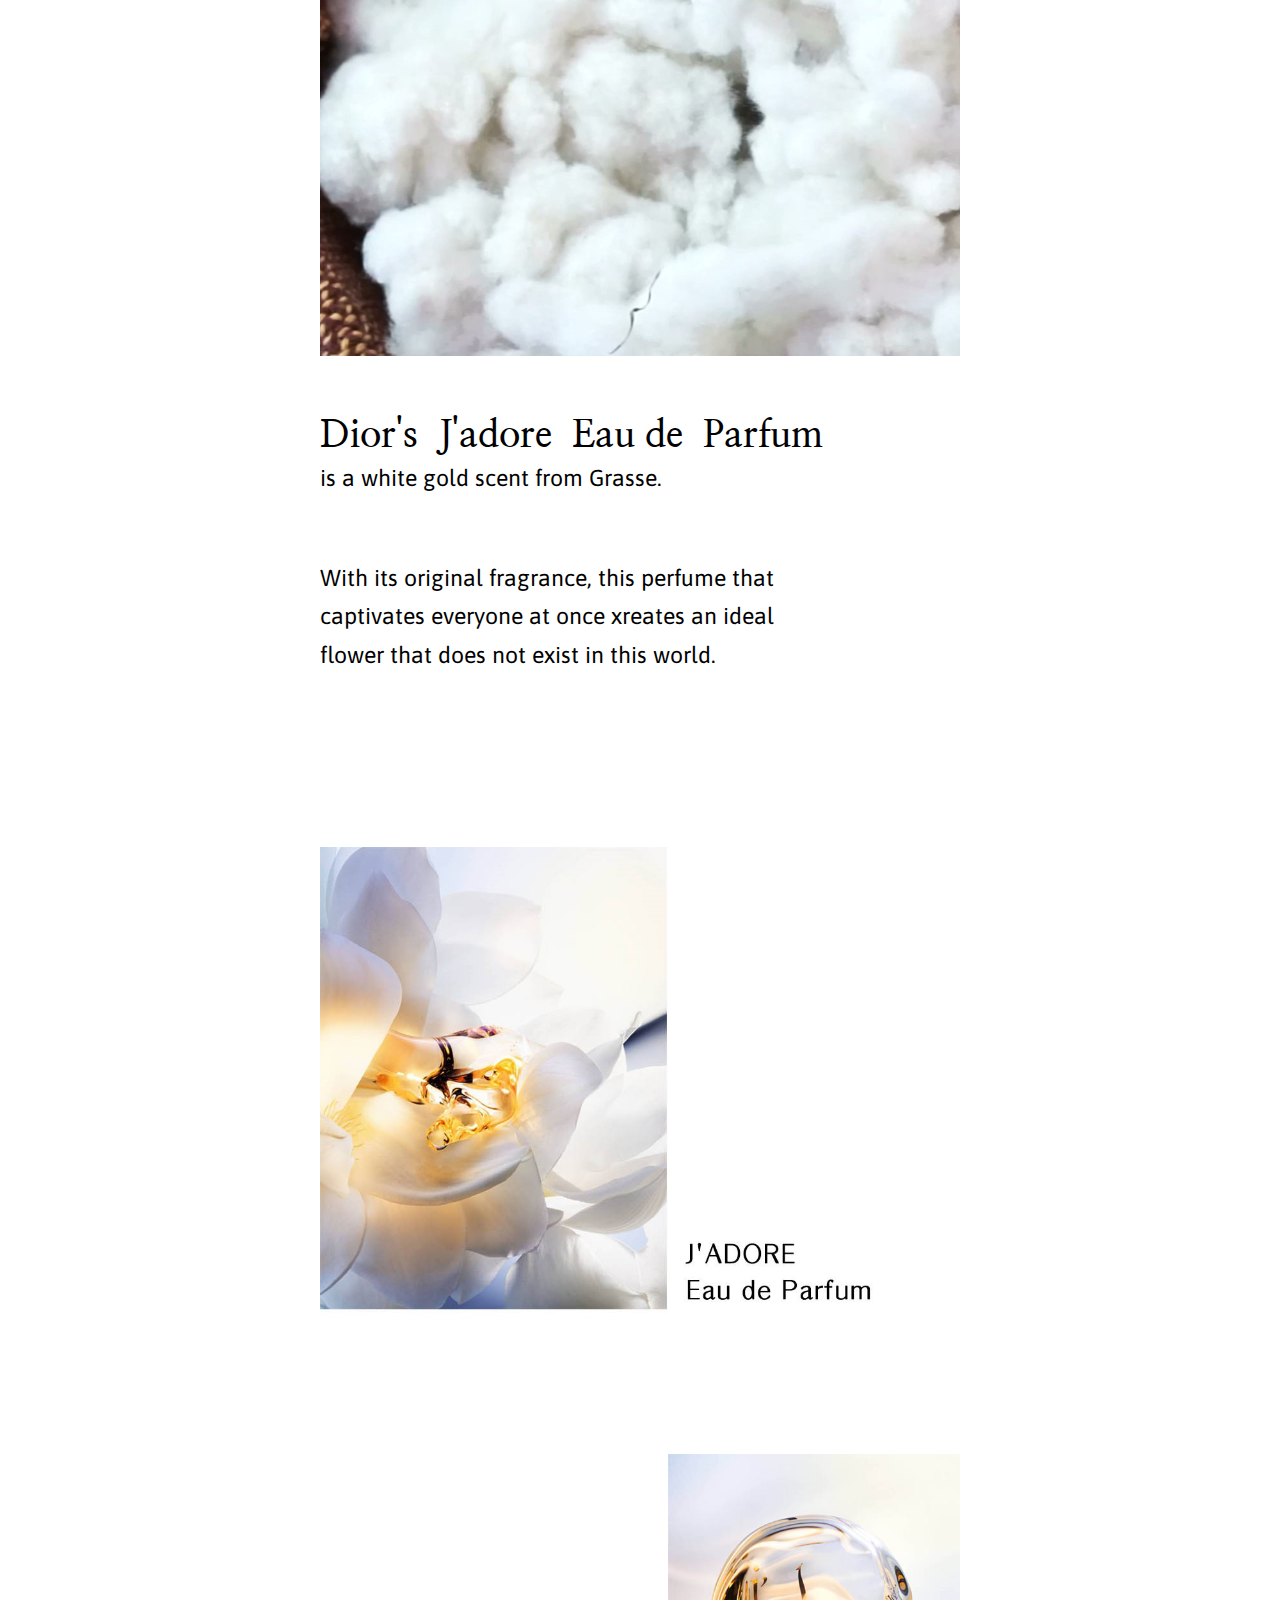
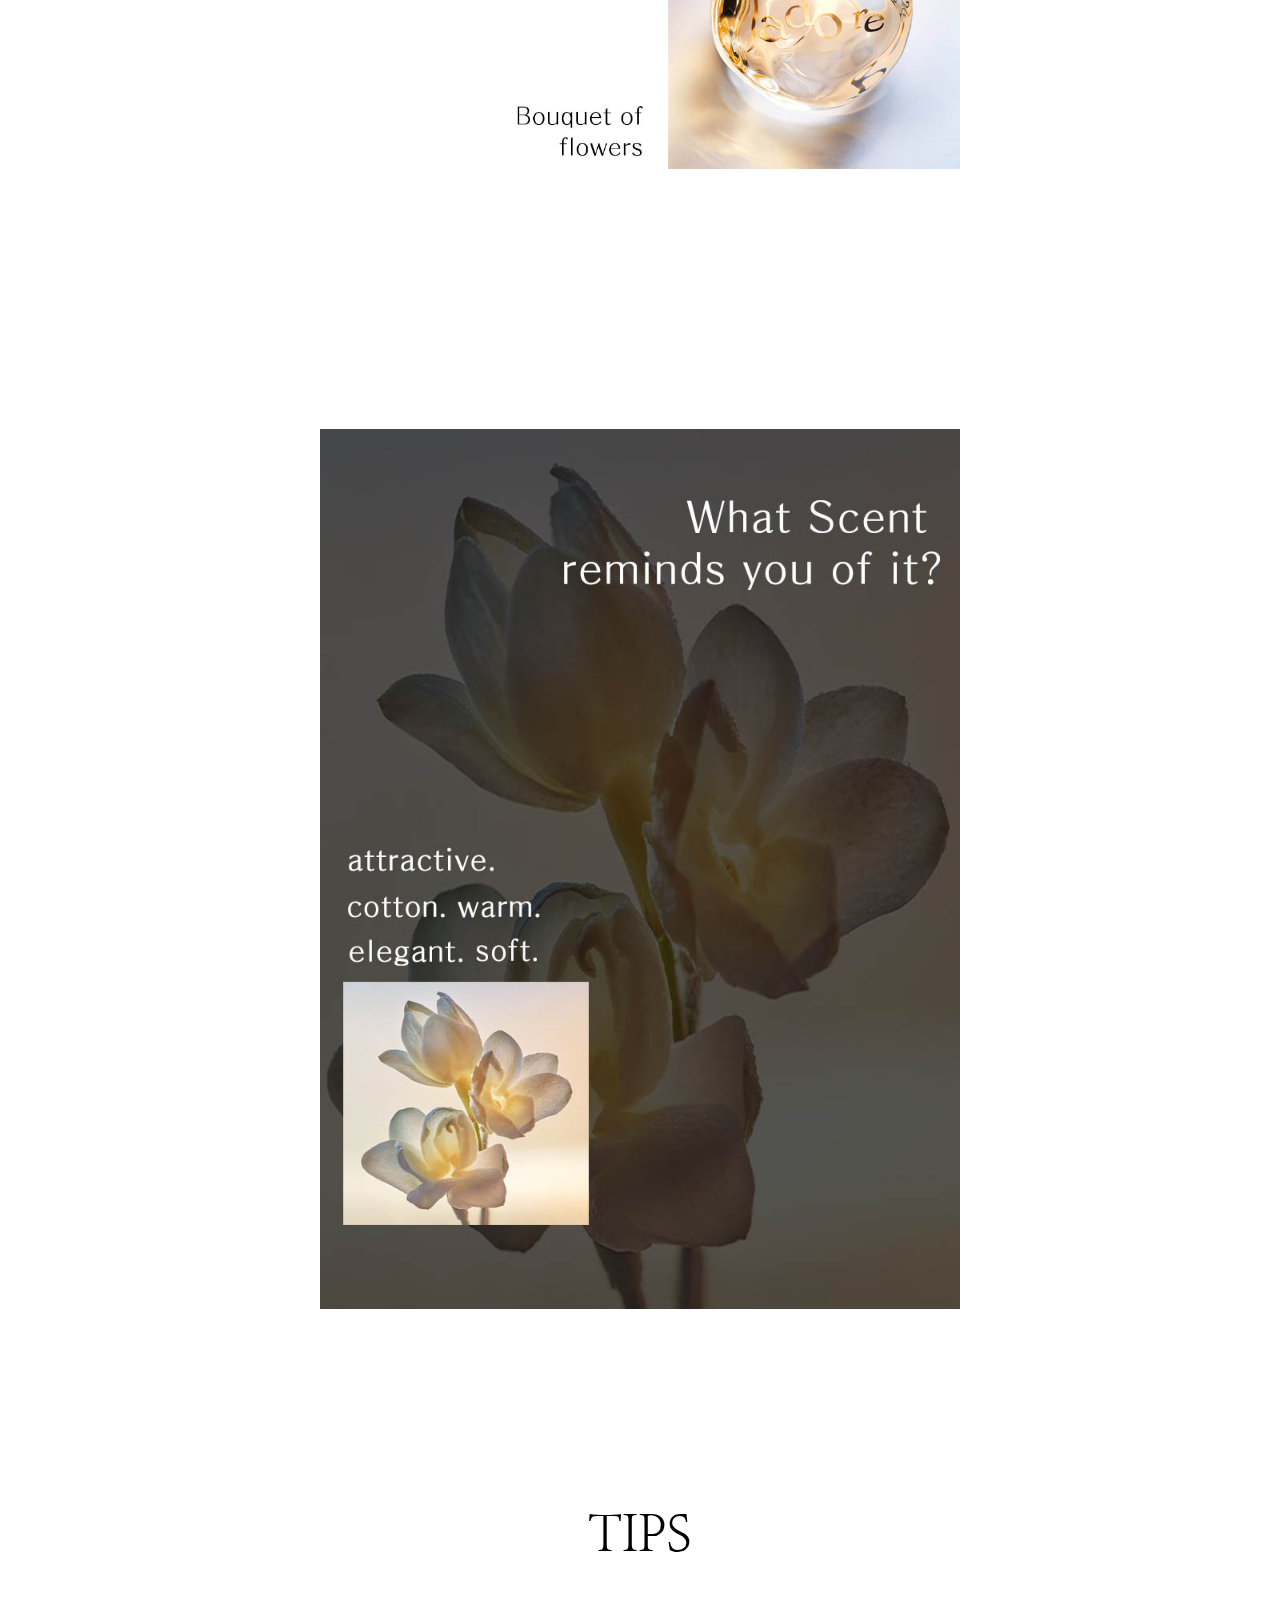
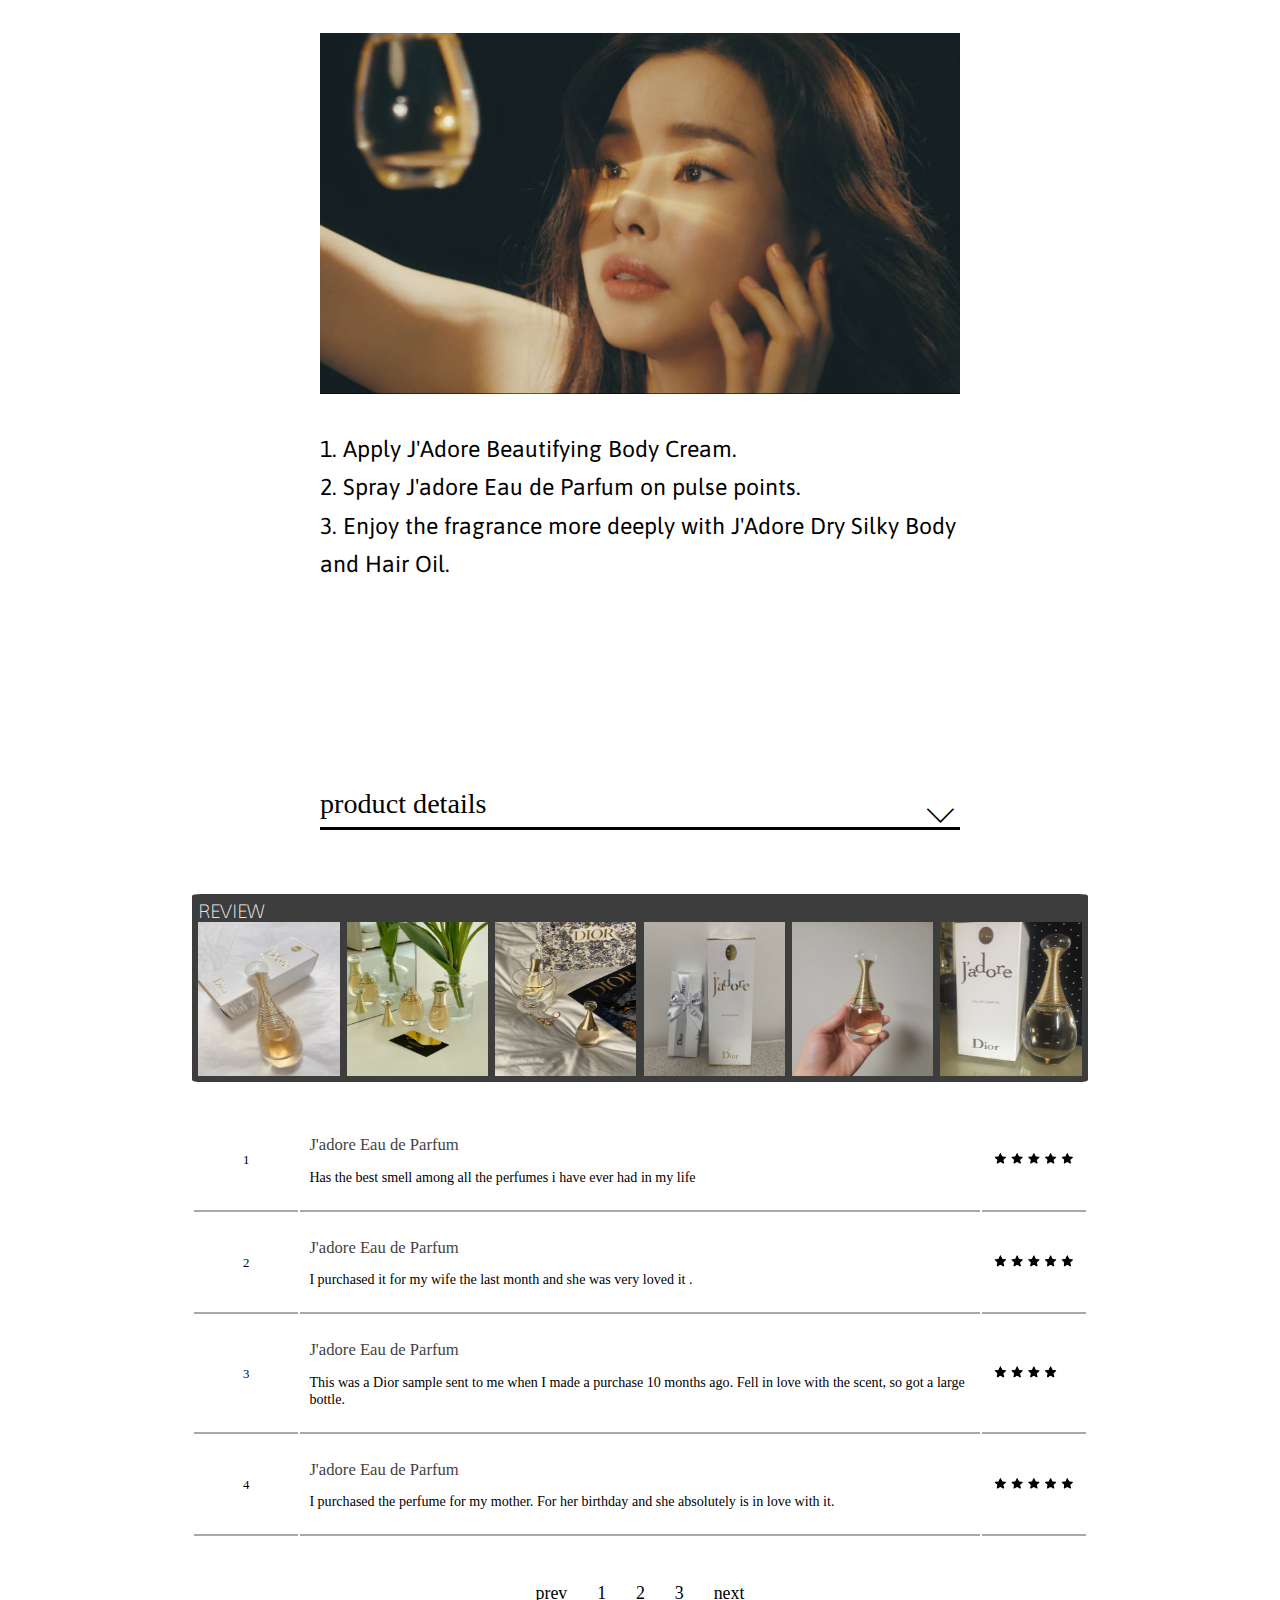
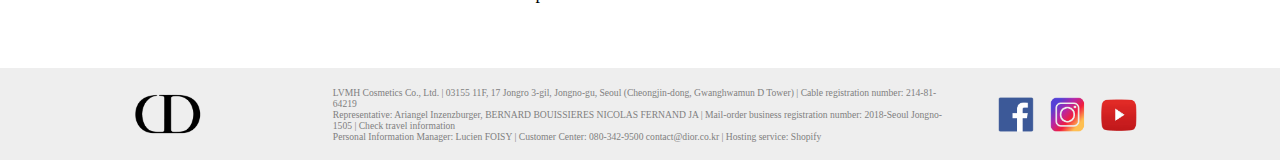
==== commit 4ec0c33c: "end-2" ====
--- a/sub1.html
+++ b/sub1.html
@@ -36,7 +36,7 @@
 
         </ul>
 
-        <div id="menu"><img src="img/Untitled-2.png" class="tap"></div>
+        <div id="menu"><img src="img/Untitled-2.png" class="tap" alt="menubar"></div>
         <nav>
             <ul>
                 <li><a href="sub1.html">WOMAN</a></li>
@@ -72,7 +72,6 @@
                 <li><a href="sub1.html">Preferences</a></li>
             </ul>
 
-            </a>
         </nav>
 
     </header>
@@ -80,16 +79,16 @@
 
     <section id="top">
         <div id="buy">
-            <article id="pc"><img src="img/pur-1.jpg" name="pink"></article>
+            <article id="pc"><img src="img/pur-1.jpg" id="pink" alt="product"></article>
 
             <script src="https://code.jquery.com/jquery-3.3.1.min.js"></script>
             <script>
 
-                var image = document.getElementsByName("pink")[0];
+                var image = document.getElementById("pink");
                 var img_array = ["img/pur-1.jpg", "img/pur-2.jpg"];
                 var index = 0;
                 function slide() {
-                    document['pink'].src = img_array[index];
+                    image.src = img_array[index];
                     index++;
                     if (index >= img_array.length) {
                         index = 0;
@@ -193,8 +192,8 @@
 
     <section id=photo>
         <article>
-            <img src="img/top3.jpg" id="model">
-            <img src="img/pur-3.jpg" id="cen">
+            <img src="img/top3.jpg" class="model" alt="explain1">
+            <img src="img/pur-3.jpg" id="cen" alt="explain2">
             <p style="text-align:center"><b>Ylang Ylang Essence with floral-fruity notes,<br>
 
                     Turkish Damask Rose Essence,<br>
@@ -211,12 +210,12 @@
             <p>With its original fragrance, this perfume that<br>
                 captivates everyone at once xreates an ideal<br>
                 flower that does not exist in this world.</p>
-            <img src="img/top8.jpg" id="two">
-            <img src="img/top7.jpg" id="model">
-            <img src="img/top9.jpg" id="two">
+            <img src="img/top8.jpg" class="two" alt="explain3">
+            <img src="img/top7.jpg" class="model" alt="explain4">
+            <img src="img/top9.jpg" class="two" alt="explain5">
             <br>
             <h5>TIPS</h5>
-            <img src="img/top10.jpg" id="hani">
+            <img src="img/top10.jpg" id="hani" alt="explain6">
             <p>1. Apply J'Adore Beautifying Body Cream.<br>
                 2. Spray J'adore Eau de Parfum on pulse points.<br>
                 3. Enjoy the fragrance more deeply with J'Adore Dry Silky Body and Hair Oil.</p>
@@ -278,12 +277,12 @@
 
         <div id="re">
             <h2>REVIEW</h2>
-            <article><a href="#"><img src="img/down.jpg"></a></article>
-            <article><a href="#"><img src="img/down(2).jpg"></a></article>
-            <article><a href="#"><img src="img/down(6).jpg"></a></article>
-            <article><a href="#"><img src="img/down(4).jpg"></a></article>
-            <article><a href="#"><img src="img/down(5).jpg"></a></article>
-            <article><a href="#"><img src="img/down(1).jpg"></a></article>
+            <article><a href="#"><img src="img/down.jpg" alt="review1"></a></article>
+            <article><a href="#"><img src="img/down(2).jpg" alt="review2"></a></article>
+            <article><a href="#"><img src="img/down(6).jpg" alt="review3"></a></article>
+            <article><a href="#"><img src="img/down(4).jpg" alt="review4"></a></article>
+            <article><a href="#"><img src="img/down(5).jpg" alt="review5"></a></article>
+            <article><a href="#"><img src="img/down(1).jpg" alt="review6"></a></article>
         </div>
     </section>
 
@@ -294,7 +293,7 @@
                 <td><a href="#"><span>J'adore Eau de Parfum</span><br>
                         <p>Has the best smell among all the perfumes i have ever had in my life</p>
                     </a></td>
-                <td><img src="img/star.png"></td>
+                <td><img src="img/star.png" alt="star1"></td>
             </tr>
             <tr>
                 <td>2</td>
@@ -302,7 +301,7 @@
                         <p>I purchased it for my wife the last month and she was very loved it .</p>
 
                     </a></td>
-                <td><img src="img/star.png"></td>
+                <td><img src="img/star.png" alt="star2"></td>
             </tr>
             <tr>
                 <td>3</td>
@@ -310,7 +309,7 @@
                         <p>This was a Dior sample sent to me when I made a purchase 10 months ago. Fell in love with the
                             scent, so got a large bottle.</p>
                     </a></td>
-                <td><img src="img/star2.png"></td>
+                <td><img src="img/star2.png" alt="star3"></td>
             </tr>
             <tr>
                 <td>4</td>
@@ -318,7 +317,7 @@
                         <p>I purchased the perfume for my mother. For her birthday and she absolutely is in love with
                             it.</p>
                     </a></td>
-                <td><img src="img/star.png"></td>
+                <td><img src="img/star.png" alt="star4"></td>
             </tr>
 
         </table>
@@ -335,7 +334,7 @@
 
     <footer>
         <div id="footer">
-            <article class="logo2"><img src="img/dior2.png"></article>
+            <article class="logo2"><img src="img/dior2.png" alt="logo"></article>
             <article class="etc">
                 <p>LVMH Cosmetics Co., Ltd. | 03155 11F, 17 Jongro 3-gil, Jongno-gu, Seoul (Cheongjin-dong, Gwanghwamun
                     D Tower) | Cable registration number: 214-81-64219<br>
@@ -345,9 +344,9 @@
                     Hosting service: Shopify</p>
             </article>
             <article id="sns">
-                <a href="https://www.facebook.com/Dior/"><img src="img/face.png"></a>
-                <a href="https://www.instagram.com/dior/"><img src="img/insta.png"></a>
-                <a href="https://www.youtube.com/channel/UC6xD-jKli-_qIYXDTsNv4dw"><img src="img/youtube.png"></a>
+                <a href="https://www.facebook.com/Dior/"><img src="img/face.png" alt="facebook"></a>
+                <a href="https://www.instagram.com/dior/"><img src="img/insta.png" alt="insta"></a>
+                <a href="https://www.youtube.com/channel/UC6xD-jKli-_qIYXDTsNv4dw"><img src="img/youtube.png" alt="youtube"></a>
             </article>
         </div>
     </footer>
--- a/css/sub1.css
+++ b/css/sub1.css
@@ -36,6 +36,7 @@
     #ml select option span:nth-last-of-type(2){float: right;}
 
     #ml .ck button{width: 32.5%; margin-top: 5%; margin-bottom: 7%; border: 0.5px solid; background: white; padding: 4% 0; font-size: 5vw; border-radius: 5%;}
+    #ml .ck button:nth-child(3):hover{color: gold;}
     #ml .ck button:nth-last-of-type(2){margin: 0 1%;}
     #ml .ck button:nth-child(3){background: black; color: white;}
 
@@ -53,9 +54,10 @@
     #on ul li{width: 50%; text-align: center;  padding: 2.5%; font-size: 6vw;}
     #on ul li a{color: black;}
     #on ul li:nth-of-type(1){border-bottom: 3px solid;}
+    #on ul li:nth-of-type(2) a:hover{color: rgb(87, 85, 85);}
 
     #photo{width: 90%; margin: 0 auto; padding: 10% 0 5% 0; }
-    #photo article #model{width: 100%; padding-bottom: 15%; }
+    #photo article .model{width: 100%; padding-bottom: 15%; }
     #photo article #cen{width: 100%; }
     #photo .cotton{width: 50%;}
     #photo article p{ width: 100%; margin: 0 auto; text-align: center; ; padding: 2% 0; font-size: 4.5vw; font-family: 'Asap', sans-serif; line-height:6.5vw; }
@@ -63,7 +65,7 @@
     #photo article #video{width: 100%; padding: 25% 0 7% 0;}
 
     
-    #photo article #two{padding: 25% 0 0 0 ; width: 100%;}
+    #photo article .two{padding: 25% 0 0 0 ; width: 100%;}
     #photo article #flo{width: 100%; padding: 10% 0 25% 0;}
     #photo article h5{ text-align: center; padding-top: 30%; font-size: 6vw;font-family: 'Nanum Myeongjo', serif;}
     #photo article #hani{width: 100%; padding: 10% 0 3% 0;}
@@ -135,7 +137,8 @@
     #ml select option{font-size: 1.8vw;}
     #ml select option span:nth-last-of-type(2){float: right;}
 
-    #ml .ck button{width: 32.5%; margin-top: 3%; margin-bottom: 7%; border: 0.5px solid; background: white; padding: 4% 0; font-size: 2vw; border-radius: 5%;}
+    #ml .ck button{width: 32.5%; margin-top: 3%; margin-bottom: 7%; border: 0.5px solid black; background: white; padding: 4% 0; font-size: 2vw; border-radius: 5%;}
+    #ml .ck button:nth-child(3):hover{color: gold;}
     #ml .ck button:nth-last-of-type(2){margin: 0 1%;}
     #ml .ck button:nth-child(3){background: black; color: white;}
 
@@ -149,21 +152,23 @@
     #online .btn{ display: inline-block; width: 8%; background: none; border: none;  font-size: 2vw;}
     #online .btn:hover{cursor: pointer;}
 
-    #on{width: 90%; margin: 0 auto;  padding-top: 7%;}
+    #on{width: 90%; margin: 0 auto; }
     #on ul{display: flex; justify-items: center; }
     #on ul li{width: 93%; text-align: center;  padding: 2.5%; font-size: 3.5vw;}
     #on ul li a{color: black;}
     #on ul li:nth-of-type(1){border-bottom: 3px solid;}
+    #on ul li:nth-of-type(2) a:hover{color: rgb(87, 85, 85);}
 
     #photo{width: 85%; margin: 0 auto; padding: 10% 0 5% 0; }
-    #photo article #model{width: 100%; padding-bottom: 15%; }
+    #photo article .model{width: 100%; padding-bottom: 15%; }
     #photo article #cen{width: 100%; }
     #photo .cotton{width: 50%;}
     #photo article p{ width: 100%; margin: 0 auto; padding: 2% 0; font-size: 2.8vw; font-family: 'Asap', sans-serif; line-height:4.5vw; }
+    #photo article p:nth-of-type(2){text-align: center;}
     #photo article p #bb{font-size: 4vw; font-family: 'Nanum Myeongjo', serif;}
     #photo article #video{width: 100%; padding: 25% 0 7% 0;}
 
-    #photo article #two{padding: 25% 0 0 0 ; width: 100%;}
+    #photo article .two{padding: 25% 0 0 0 ; width: 100%;}
     #photo article #flo{width: 100%; padding: 10% 0 25% 0;}
     #photo article h5{ text-align: center; padding-top: 30%; font-size: 5vw; font-family: 'Nanum Myeongjo', serif; }
     #photo article #hani{width: 100%; padding: 10% 0 3% 0;}
@@ -171,7 +176,7 @@
     #photo article h6{display: flex; justify-content: space-between; text-align: center; font-size: 3vw; font-weight: lighter; padding-top: 30%; border-bottom: 1px solid; font-family: 'Nanum Myeongjo', serif;}
     #photo article h6 button{width: 3vw; height: 3vw; background: none; font-size: 3vw; font-weight: 100; border: none;}
     #photo article h6 button:hover{cursor: pointer;}
-    #photo article #details{display: none; padding: 4% 3%; background: #eee; font-size: 0.95vw;}
+    #photo article #details{display: none; padding: 4% 3%; background: #eee; font-size:1.3vw;}
 
     #re{width: 80%; margin: 0 auto; display: flex; flex-wrap: wrap; justify-content: space-between; border-radius: 1%; background: rgb(61, 61, 61); background-size: cover; padding: 0.5%;}
     #re h2{width: 100%; font-weight: 100; color: white; font-size: 2.2vw; font-family: 'Asap', sans-serif; padding: 0.5% 0;}
@@ -225,7 +230,7 @@
     #menu{display: flex; flex-direction: row-reverse;}
     .tap{ position: absolute; top: 4%; right: 3%; width: 2.5vw;}
     .tap:hover{cursor: pointer;}
-    nav ul{width: 50%;}
+    nav ul{width: 50%; padding-bottom: 7%;}
     nav ul li:nth-of-type(1){font-size:large; font-family: "바탕"; font-weight: bold;}
     nav ul a{color: white; padding: 5%; display: flex; font-size: 1.5vw; }
     nav ul a:hover{text-decoration: underline;}
@@ -240,9 +245,10 @@
     #ml select option span:nth-last-of-type(2){float: right;}
 
     #ml .ck button{width: 32.5%; margin-top: 5%; margin-bottom: 7%; border: 0.5px solid; background: white; padding: 3.5% 0; font-size: 1.2vw; border-radius: 5%;}
+    #ml .ck button:hover{cursor: pointer;}
     #ml .ck button:nth-last-of-type(2){margin: 0 1%;}
     #ml .ck button:nth-child(3){background: black; color: white;}
-
+    #ml .ck button:nth-child(3):hover{color: gold;}
     #buy article{width: 45%;}
 
     #online h3{font-size: 1.2vw; font-weight: 500; display: flex; justify-content: space-between; padding: 3% 0; border-bottom: 0.35px solid;}
@@ -258,27 +264,29 @@
     #on ul li{width: 50%; text-align: center;  padding: 2.5%; font-size: 2vw;}
     #on ul li a{color: black;}
     #on ul li:nth-of-type(1){border-bottom: 2px solid;}
+    #on ul li:nth-of-type(2) a:hover{color: rgb(87, 85, 85);}
 
     #photo{width: 50%; margin: 0 auto; padding: 10% 0 5% 0; }
-    #photo article #model{width: 100%; padding-bottom: 15%; }
+    #photo article .model{width: 100%; padding-bottom: 15%; }
     #photo article #cen{width: 100%; }
     #photo .cotton{width: 50%;}
     #photo article p{ width: 100%; margin: 0 auto; padding: 2% 0; font-size: 1.8vw; font-family: 'Asap', sans-serif; line-height:3vw; }
+    #photo article p:nth-of-type(2){text-align: center;}
     #photo article p #bb{font-size: 3vw; font-family: 'Nanum Myeongjo', serif;}
     #photo article #video{width: 100%; padding: 25% 0 7% 0;}
 
-    #photo article #two{padding: 25% 0 0 0 ; width: 100%;}
+    #photo article .two{padding: 25% 0 0 0 ; width: 100%;}
     #photo article #flo{width: 100%; padding: 10% 0 25% 0;}
     #photo article h5{ text-align: center; padding-top: 30%; font-size: 4vw; font-weight: lighter; font-family: 'Nanum Myeongjo', serif; }
     #photo article #hani{width: 100%; padding: 10% 0 3% 0;}
 
-    #photo article h6{display: flex; justify-content: space-between; text-align: center; font-size: 3vw; font-weight: lighter; padding-top: 30%; border-bottom: solid;}
+    #photo article h6{display: flex; justify-content: space-between; text-align: center; font-size: 2.2vw; font-weight: lighter; padding-top: 30%; border-bottom: solid;}
     #photo article h6 button{width: 3vw; height: 3vw; background: none; font-size: 3vw; font-weight: 100; border: none;}
     #photo article h6 button:hover{cursor: pointer;}
     #photo article #details{display: none; padding: 4% 3%; background: #eee; font-size: 0.95vw;}
 
     #re{width: 70%; margin: 0 auto; display: flex; flex-wrap: wrap; justify-content: space-between; border-radius: 1%;background: rgb(61, 61, 61);background-size: cover; padding: 0.5%;}
-    #re h2{width: 100%; font-weight: 100; color: white; font-size: 1.5vw; font-family: 'Asap', sans-serif; padding: 0.5% 0;}
+    #re h2{width: 100%; font-weight: 100; color: white; font-size: 1.5vw; font-family: 'Asap', sans-serif;}
     #re article{width: 16%; height: 12vw;}
     #re article img{width: 100%; height: 100%;}
 
